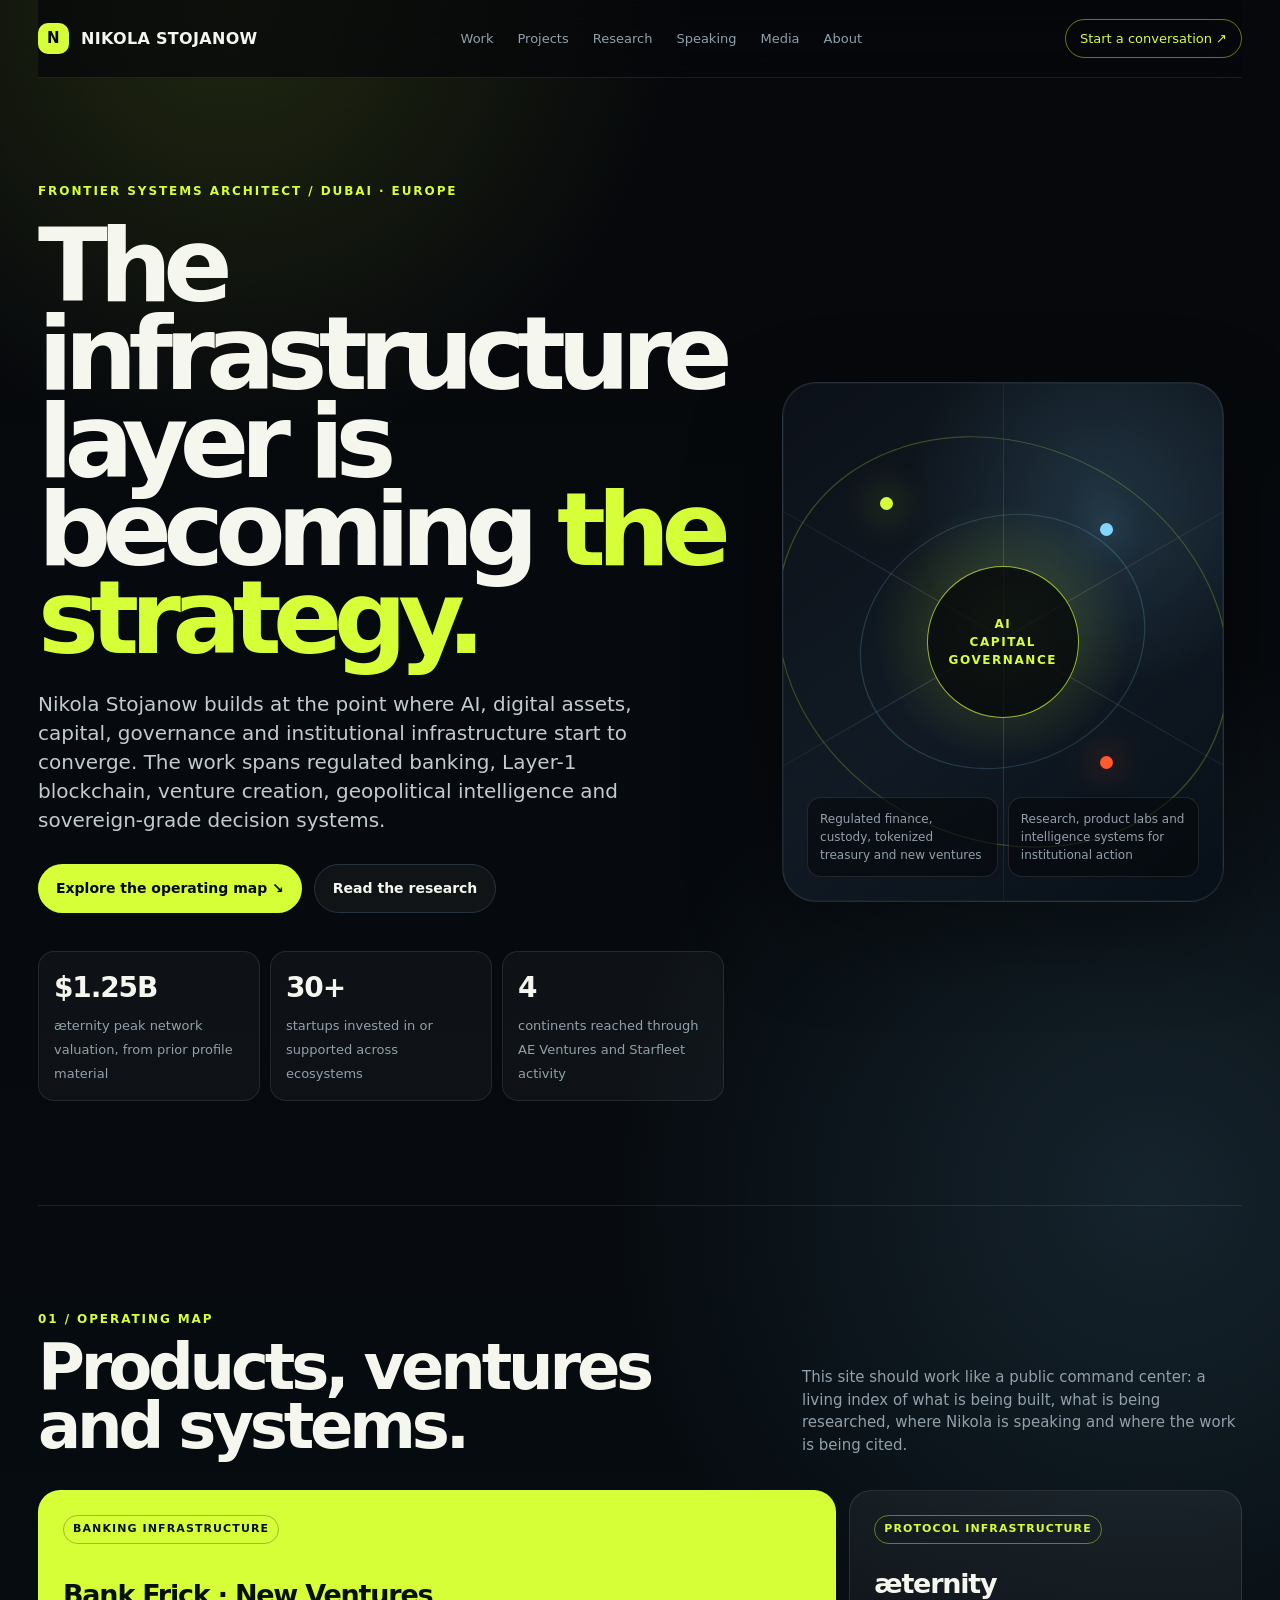
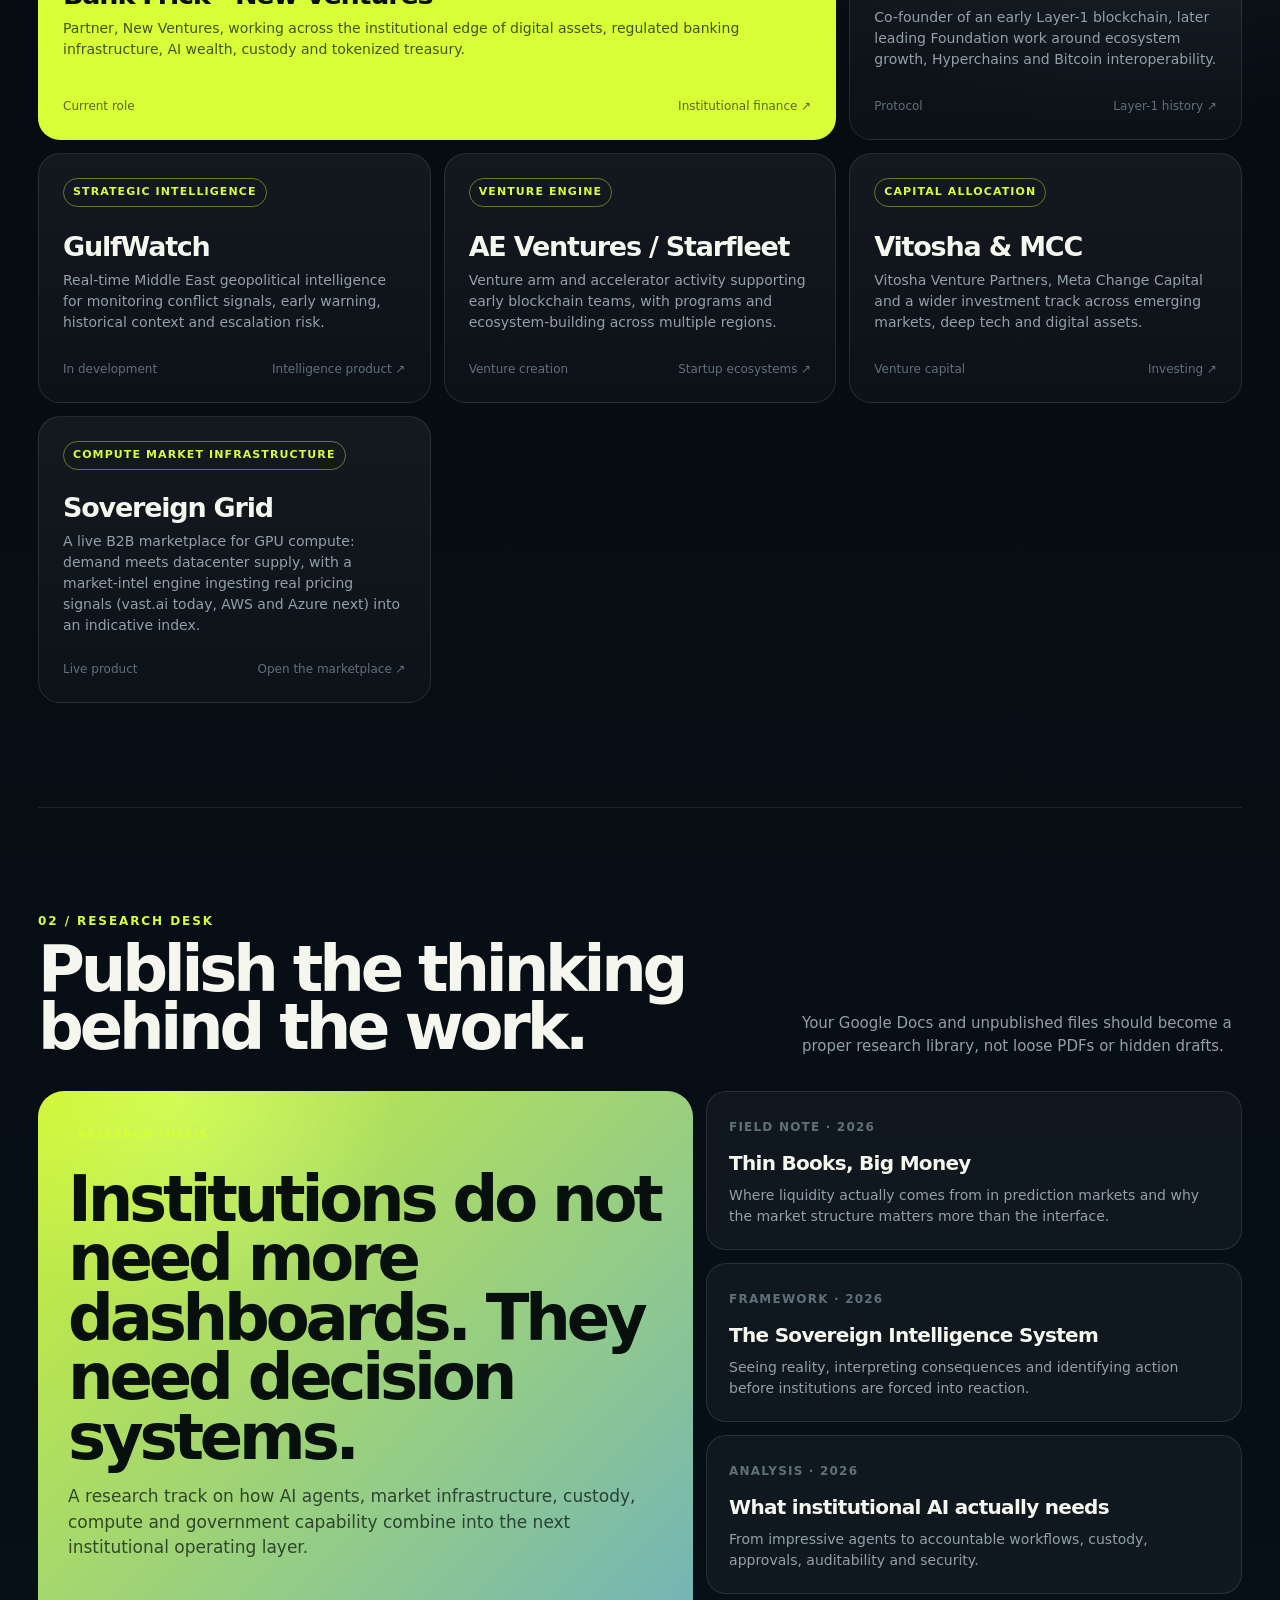
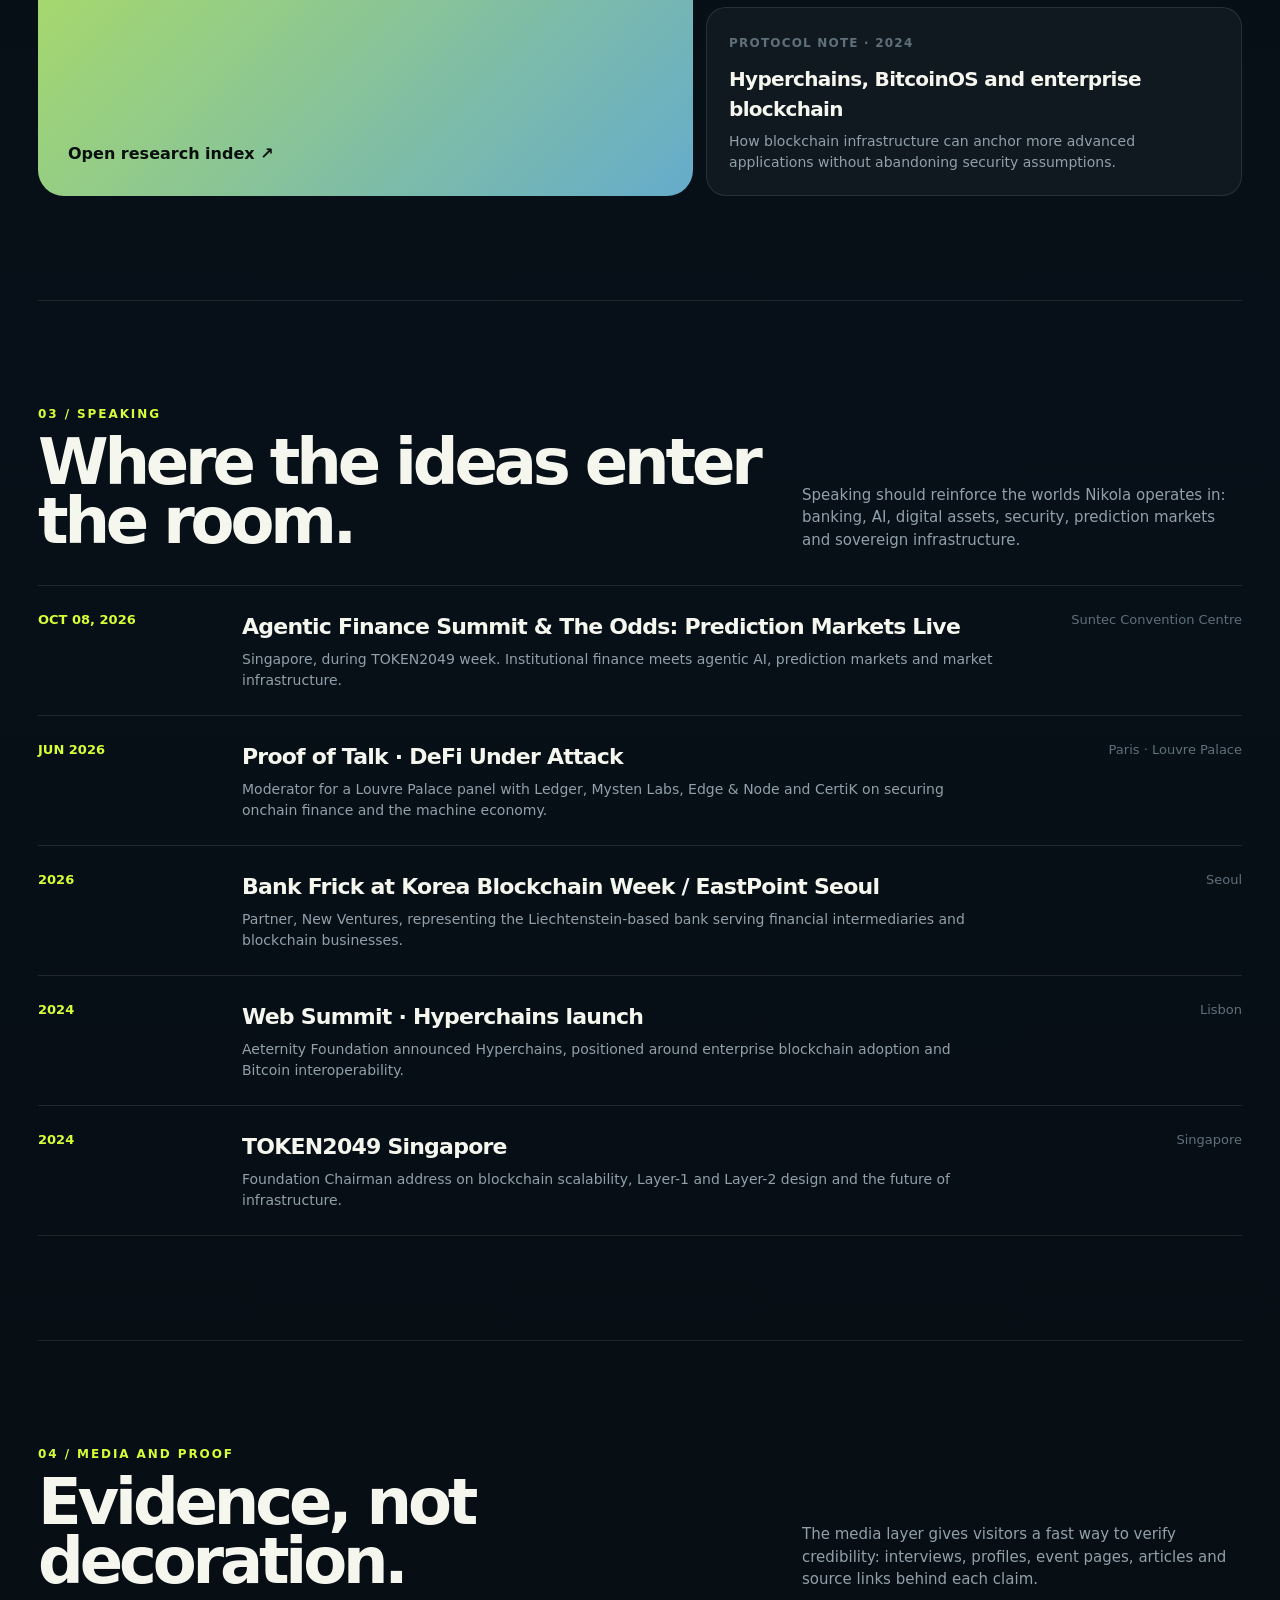
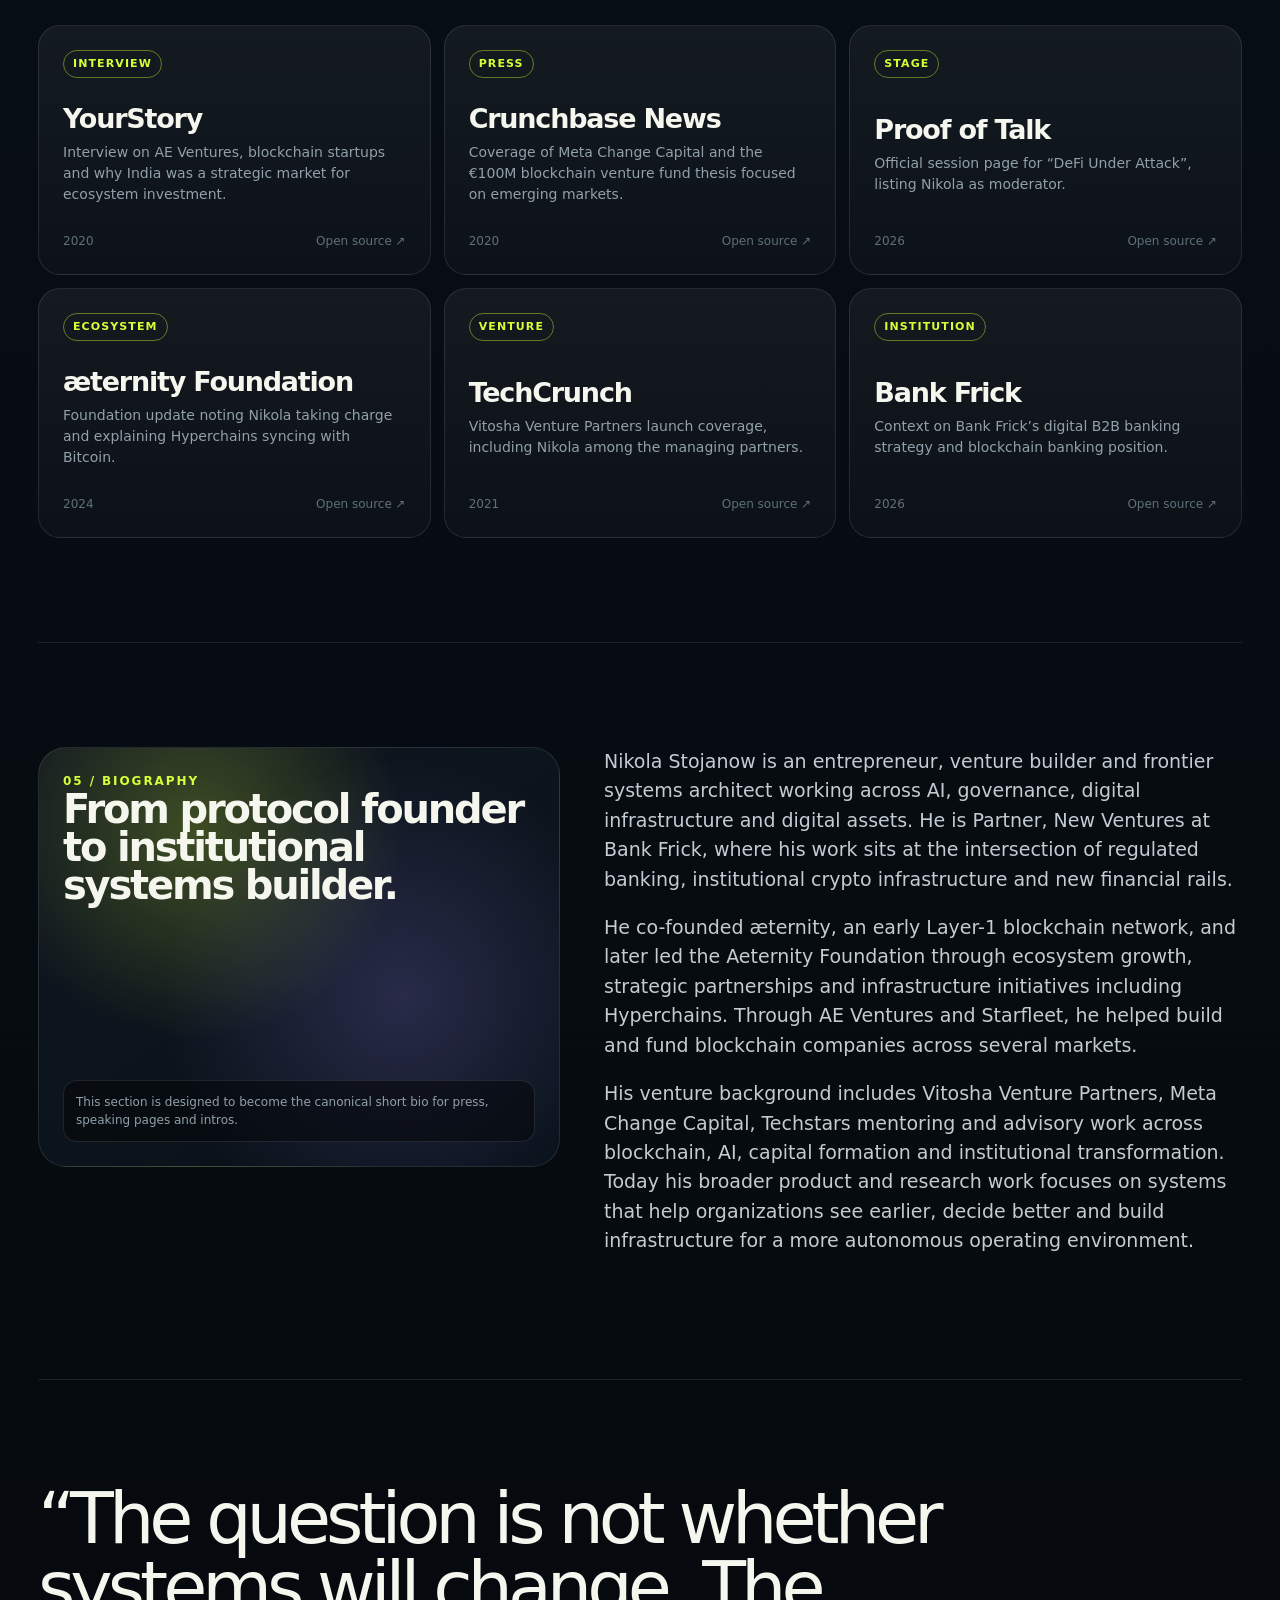
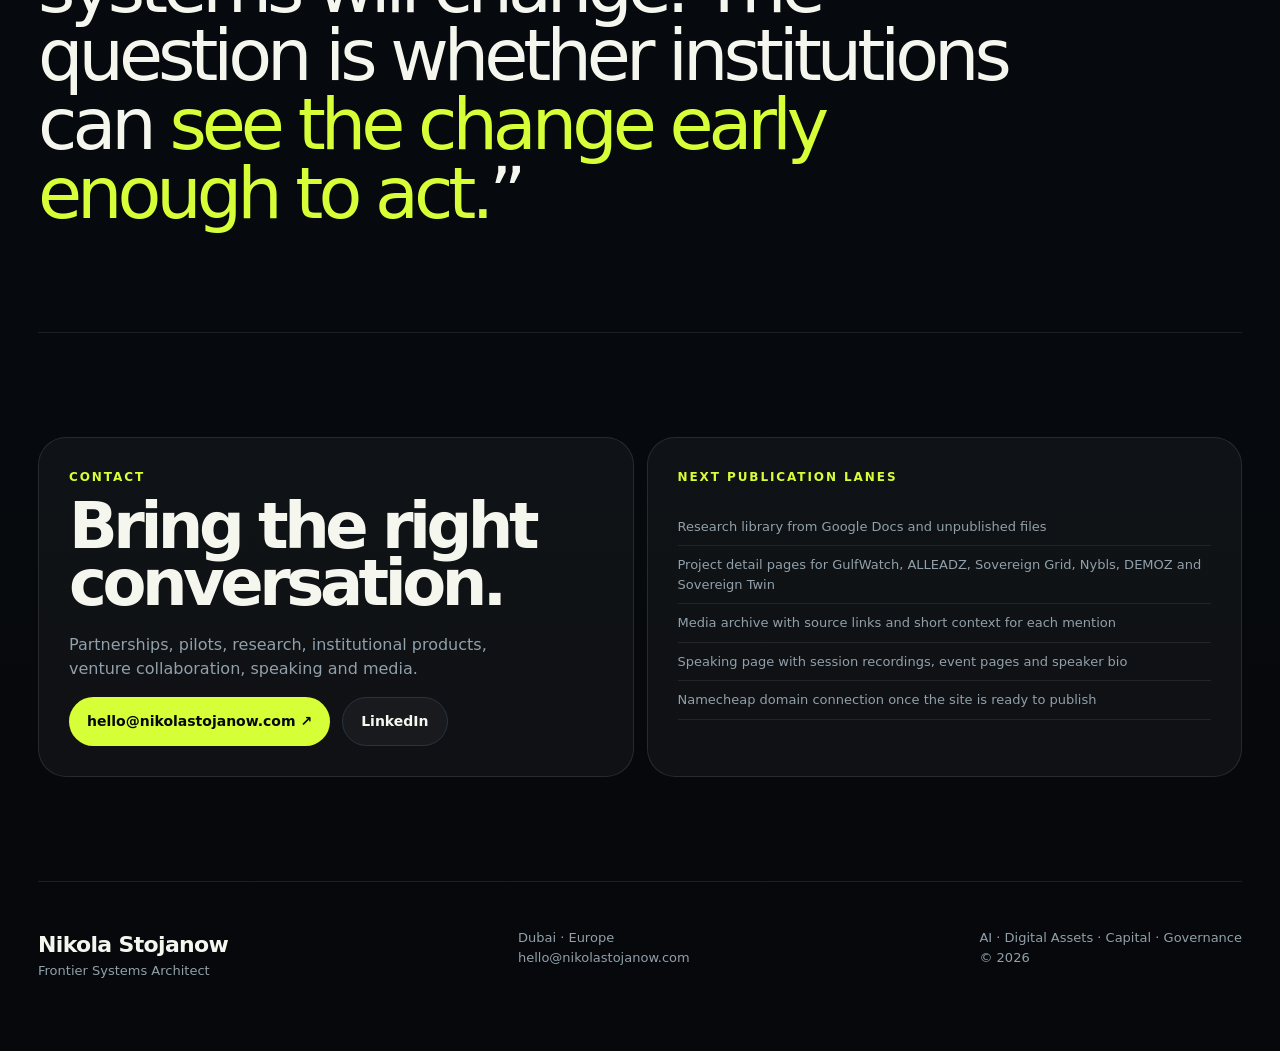
==== index.html @ 0859cce7 "nikolastojanow.com: master page + projects layer (Sovereign Grid flagship)" ====
<!doctype html>
<html lang="en">
<head>
  <meta charset="utf-8" />
  <meta name="viewport" content="width=device-width, initial-scale=1" />
  <meta name="description" content="Nikola Stojanow builds frontier systems across AI, digital assets, capital, governance and institutional infrastructure." />
  <title>Nikola Stojanow | Frontier Systems Architect</title>
  <link rel="icon" href="data:image/svg+xml,%3Csvg xmlns='http://www.w3.org/2000/svg' viewBox='0 0 100 100'%3E%3Crect width='100' height='100' rx='22' fill='%2306080b'/%3E%3Cpath d='M22 76V24h12l32 32V24h12v52H66L34 44v32z' fill='%23d7ff37'/%3E%3Ccircle cx='77' cy='23' r='7' fill='%23ff5a2f'/%3E%3C/svg%3E" />
  <link rel="stylesheet" href="assets/site.css" />
</head>
<body>
  <div class="noise"></div>
  <div class="wrap">
    <nav>
      <a class="brand" href="#top"><span class="brand-mark">N</span><span>NIKOLA STOJANOW</span></a>
      <div class="nav-links"><a href="#work">Work</a><a href="projects/">Projects</a><a href="#research">Research</a><a href="#speaking">Speaking</a><a href="#media">Media</a><a href="#about">About</a></div>
      <a class="nav-cta" href="mailto:hello@nikolastojanow.com">Start a conversation ↗</a>
    </nav>
    <main id="top">
      <section class="hero">
        <div>
          <div class="eyebrow">Frontier systems architect / Dubai · Europe</div>
          <h1>The infrastructure layer is becoming <span class="cut">the strategy.</span></h1>
          <p class="hero-copy">Nikola Stojanow builds at the point where AI, digital assets, capital, governance and institutional infrastructure start to converge. The work spans regulated banking, Layer-1 blockchain, venture creation, geopolitical intelligence and sovereign-grade decision systems.</p>
          <div class="actions"><a class="button" href="#work">Explore the operating map ↘</a><a class="button secondary" href="#research">Read the research</a></div>
          <div class="proof-row">
            <div class="proof"><strong>$1.25B</strong><span>æternity peak network valuation, from prior profile material</span></div>
            <div class="proof"><strong>30+</strong><span>startups invested in or supported across ecosystems</span></div>
            <div class="proof"><strong>4</strong><span>continents reached through AE Ventures and Starfleet activity</span></div>
          </div>
        </div>
        <div class="radar" aria-label="System map illustration">
          <div class="axis a"></div><div class="axis b"></div><div class="axis c"></div>
          <div class="pulse one"></div><div class="pulse two"></div><div class="pulse three"></div>
          <div class="radar-core">AI<br>Capital<br>Governance</div>
          <div class="radar-caption"><div class="chip">Regulated finance, custody, tokenized treasury and new ventures</div><div class="chip">Research, product labs and intelligence systems for institutional action</div></div>
        </div>
      </section>
      <section id="work">
        <div class="section-head"><div><div class="mini-label">01 / Operating map</div><h2>Products, ventures and systems.</h2></div><p>This site should work like a public command center: a living index of what is being built, what is being researched, where Nikola is speaking and where the work is being cited.</p></div>
        <div class="grid">
          <a class="card feature-card span-2" href="#about"><div><span class="tag">Banking infrastructure</span></div><div><h3>Bank Frick · New Ventures</h3><p>Partner, New Ventures, working across the institutional edge of digital assets, regulated banking infrastructure, AI wealth, custody and tokenized treasury.</p></div><div class="card-footer"><span>Current role</span><span>Institutional finance ↗</span></div></a>
          <a class="card" href="#media"><div><span class="tag">Protocol infrastructure</span></div><div><h3>æternity</h3><p>Co-founder of an early Layer-1 blockchain, later leading Foundation work around ecosystem growth, Hyperchains and Bitcoin interoperability.</p></div><div class="card-footer"><span>Protocol</span><span>Layer-1 history ↗</span></div></a>
          <a class="card" href="#contact"><div><span class="tag">Strategic intelligence</span></div><div><h3>GulfWatch</h3><p>Real-time Middle East geopolitical intelligence for monitoring conflict signals, early warning, historical context and escalation risk.</p></div><div class="card-footer"><span>In development</span><span>Intelligence product ↗</span></div></a>
          <a class="card" href="#media"><div><span class="tag">Venture engine</span></div><div><h3>AE Ventures / Starfleet</h3><p>Venture arm and accelerator activity supporting early blockchain teams, with programs and ecosystem-building across multiple regions.</p></div><div class="card-footer"><span>Venture creation</span><span>Startup ecosystems ↗</span></div></a>
          <a class="card" href="#media"><div><span class="tag">Capital allocation</span></div><div><h3>Vitosha & MCC</h3><p>Vitosha Venture Partners, Meta Change Capital and a wider investment track across emerging markets, deep tech and digital assets.</p></div><div class="card-footer"><span>Venture capital</span><span>Investing ↗</span></div></a>
          <a class="card" href="projects/sovereign-grid/"><div><span class="tag">Compute market infrastructure</span></div><div><h3>Sovereign Grid</h3><p>A live B2B marketplace for GPU compute: demand meets datacenter supply, with a market-intel engine ingesting real pricing signals (vast.ai today, AWS and Azure next) into an indicative index.</p></div><div class="card-footer"><span>Live product</span><span>Open the marketplace ↗</span></div></a>
        </div>
      </section>
      <section id="research">
        <div class="section-head"><div><div class="mini-label">02 / Research desk</div><h2>Publish the thinking behind the work.</h2></div><p>Your Google Docs and unpublished files should become a proper research library, not loose PDFs or hidden drafts.</p></div>
        <div class="research-layout">
          <a class="research-feature" href="#contact"><div><span class="tag">Research thesis</span><h3>Institutions do not need more dashboards. They need decision systems.</h3><p>A research track on how AI agents, market infrastructure, custody, compute and government capability combine into the next institutional operating layer.</p></div><strong>Open research index ↗</strong></a>
          <div class="research-list">
            <a class="research-item" href="#contact"><span class="date">Field note · 2026</span><h4>Thin Books, Big Money</h4><p>Where liquidity actually comes from in prediction markets and why the market structure matters more than the interface.</p></a>
            <a class="research-item" href="#contact"><span class="date">Framework · 2026</span><h4>The Sovereign Intelligence System</h4><p>Seeing reality, interpreting consequences and identifying action before institutions are forced into reaction.</p></a>
            <a class="research-item" href="#contact"><span class="date">Analysis · 2026</span><h4>What institutional AI actually needs</h4><p>From impressive agents to accountable workflows, custody, approvals, auditability and security.</p></a>
            <a class="research-item" href="#contact"><span class="date">Protocol note · 2024</span><h4>Hyperchains, BitcoinOS and enterprise blockchain</h4><p>How blockchain infrastructure can anchor more advanced applications without abandoning security assumptions.</p></a>
          </div>
        </div>
      </section>
      <section id="speaking">
        <div class="section-head"><div><div class="mini-label">03 / Speaking</div><h2>Where the ideas enter the room.</h2></div><p>Speaking should reinforce the worlds Nikola operates in: banking, AI, digital assets, security, prediction markets and sovereign infrastructure.</p></div>
        <div class="timeline">
          <div class="event"><time>OCT 08, 2026</time><div><h3>Agentic Finance Summit & The Odds: Prediction Markets Live</h3><p>Singapore, during TOKEN2049 week. Institutional finance meets agentic AI, prediction markets and market infrastructure.</p></div><div class="meta">Suntec Convention Centre</div></div>
          <div class="event"><time>JUN 2026</time><div><h3>Proof of Talk · DeFi Under Attack</h3><p>Moderator for a Louvre Palace panel with Ledger, Mysten Labs, Edge & Node and CertiK on securing onchain finance and the machine economy.</p></div><div class="meta">Paris · Louvre Palace</div></div>
          <div class="event"><time>2026</time><div><h3>Bank Frick at Korea Blockchain Week / EastPoint Seoul</h3><p>Partner, New Ventures, representing the Liechtenstein-based bank serving financial intermediaries and blockchain businesses.</p></div><div class="meta">Seoul</div></div>
          <div class="event"><time>2024</time><div><h3>Web Summit · Hyperchains launch</h3><p>Aeternity Foundation announced Hyperchains, positioned around enterprise blockchain adoption and Bitcoin interoperability.</p></div><div class="meta">Lisbon</div></div>
          <div class="event"><time>2024</time><div><h3>TOKEN2049 Singapore</h3><p>Foundation Chairman address on blockchain scalability, Layer-1 and Layer-2 design and the future of infrastructure.</p></div><div class="meta">Singapore</div></div>
        </div>
      </section>
      <section id="media">
        <div class="section-head"><div><div class="mini-label">04 / Media and proof</div><h2>Evidence, not decoration.</h2></div><p>The media layer gives visitors a fast way to verify credibility: interviews, profiles, event pages, articles and source links behind each claim.</p></div>
        <div class="grid">
          <a class="card" href="https://yourstory.com/2020/02/blockchain-startups-investment-india-ae-ventures-aeternity" target="_blank" rel="noreferrer"><div><span class="tag">Interview</span></div><div><h3>YourStory</h3><p>Interview on AE Ventures, blockchain startups and why India was a strategic market for ecosystem investment.</p></div><div class="card-footer"><span>2020</span><span>Open source ↗</span></div></a>
          <a class="card" href="https://news.crunchbase.com/fintech-ecommerce/meta-change-capital-launches-with-e100m-venture-fund-aimed-at-blockchain/" target="_blank" rel="noreferrer"><div><span class="tag">Press</span></div><div><h3>Crunchbase News</h3><p>Coverage of Meta Change Capital and the €100M blockchain venture fund thesis focused on emerging markets.</p></div><div class="card-footer"><span>2020</span><span>Open source ↗</span></div></a>
          <a class="card" href="https://proofoftalk.io/sessions/defi-under-attack-securing-onchain-finance-and-the-machine-economy/" target="_blank" rel="noreferrer"><div><span class="tag">Stage</span></div><div><h3>Proof of Talk</h3><p>Official session page for “DeFi Under Attack”, listing Nikola as moderator.</p></div><div class="card-footer"><span>2026</span><span>Open source ↗</span></div></a>
          <a class="card" href="https://blog.aeternity.com/celebrating-six-years-of-aeternity-mainnet-the-biggest-year-yet" target="_blank" rel="noreferrer"><div><span class="tag">Ecosystem</span></div><div><h3>æternity Foundation</h3><p>Foundation update noting Nikola taking charge and explaining Hyperchains syncing with Bitcoin.</p></div><div class="card-footer"><span>2024</span><span>Open source ↗</span></div></a>
          <a class="card" href="https://techcrunch.com/2021/06/17/vitosha-venture-partners-launches-30m-fund-to-back-bulgarian-related-early-stage-startups/" target="_blank" rel="noreferrer"><div><span class="tag">Venture</span></div><div><h3>TechCrunch</h3><p>Vitosha Venture Partners launch coverage, including Nikola among the managing partners.</p></div><div class="card-footer"><span>2021</span><span>Open source ↗</span></div></a>
          <a class="card" href="https://www.bankfrick.li/en/bank-frick-considers-strategic-partnerships" target="_blank" rel="noreferrer"><div><span class="tag">Institution</span></div><div><h3>Bank Frick</h3><p>Context on Bank Frick’s digital B2B banking strategy and blockchain banking position.</p></div><div class="card-footer"><span>2026</span><span>Open source ↗</span></div></a>
        </div>
      </section>
      <section id="about">
        <div class="bio">
          <div class="portrait"><div><div class="mini-label">05 / Biography</div><h3>From protocol founder to institutional systems builder.</h3></div><div class="chip">This section is designed to become the canonical short bio for press, speaking pages and intros.</div></div>
          <div class="bio-copy"><p>Nikola Stojanow is an entrepreneur, venture builder and frontier systems architect working across AI, governance, digital infrastructure and digital assets. He is Partner, New Ventures at Bank Frick, where his work sits at the intersection of regulated banking, institutional crypto infrastructure and new financial rails.</p><p>He co-founded æternity, an early Layer-1 blockchain network, and later led the Aeternity Foundation through ecosystem growth, strategic partnerships and infrastructure initiatives including Hyperchains. Through AE Ventures and Starfleet, he helped build and fund blockchain companies across several markets.</p><p>His venture background includes Vitosha Venture Partners, Meta Change Capital, Techstars mentoring and advisory work across blockchain, AI, capital formation and institutional transformation. Today his broader product and research work focuses on systems that help organizations see earlier, decide better and build infrastructure for a more autonomous operating environment.</p></div>
        </div>
      </section>
      <section><p class="quote">“The question is not whether systems will change. The question is whether institutions can <span>see the change early enough to act.</span>”</p></section>
      <section id="contact">
        <div class="contact">
          <div class="contact-panel"><div class="mini-label">Contact</div><h2>Bring the right conversation.</h2><p>Partnerships, pilots, research, institutional products, venture collaboration, speaking and media.</p><div class="actions"><a class="button" href="mailto:hello@nikolastojanow.com">hello@nikolastojanow.com ↗</a><a class="button secondary" href="https://www.linkedin.com/in/nikola-stojanow" target="_blank" rel="noreferrer">LinkedIn</a></div></div>
          <div class="contact-panel"><div class="mini-label">Next publication lanes</div><ul class="source-list"><li>Research library from Google Docs and unpublished files</li><li>Project detail pages for GulfWatch, ALLEADZ, Sovereign Grid, Nybls, DEMOZ and Sovereign Twin</li><li>Media archive with source links and short context for each mention</li><li>Speaking page with session recordings, event pages and speaker bio</li><li>Namecheap domain connection once the site is ready to publish</li></ul></div>
        </div>
      </section>
    </main>
    <footer><div><div class="footer-name">Nikola Stojanow</div><div>Frontier Systems Architect</div></div><div>Dubai · Europe<br><a href="mailto:hello@nikolastojanow.com">hello@nikolastojanow.com</a></div><div>AI · Digital Assets · Capital · Governance<br>© 2026</div></footer>
  </div>
</body>
</html>
---- assets/site.css ----
:root{--bg:#06080b;--panel:#101720;--ink:#f5f7ef;--muted:#91a0aa;--dim:#5f707b;--line:#273440;--acid:#d7ff37;--cyan:#80d8ff;--orange:#ff5a2f;--purple:#9f8cff;--max:1260px}
    *{box-sizing:border-box}html{scroll-behavior:smooth}body{margin:0;background:radial-gradient(circle at 18% 0%,rgba(215,255,55,.13),transparent 28rem),radial-gradient(circle at 90% 16%,rgba(128,216,255,.12),transparent 34rem),linear-gradient(180deg,#06080b 0%,#071018 48%,#06080b 100%);color:var(--ink);font-family:Inter,ui-sans-serif,system-ui,-apple-system,BlinkMacSystemFont,"Segoe UI",sans-serif;line-height:1.5}a{color:inherit;text-decoration:none}.wrap{max-width:var(--max);margin:0 auto;padding:0 28px}.noise{position:fixed;inset:0;pointer-events:none;opacity:.28;background-image:linear-gradient(rgba(255,255,255,.035) 1px,transparent 1px),linear-gradient(90deg,rgba(255,255,255,.025) 1px,transparent 1px);background-size:52px 52px;mask-image:linear-gradient(to bottom,#000,transparent 72%)}
    nav{min-height:78px;display:flex;align-items:center;justify-content:space-between;gap:24px;border-bottom:1px solid rgba(255,255,255,.09);position:sticky;top:0;z-index:20;backdrop-filter:blur(18px);background:rgba(6,8,11,.72)}.brand{display:flex;align-items:center;gap:12px;font-weight:800;letter-spacing:.02em}.brand-mark{width:31px;height:31px;border-radius:10px;display:grid;place-items:center;background:var(--acid);color:var(--bg);font-size:15px}.nav-links{display:flex;gap:24px;color:var(--muted);font-size:13px}.nav-links a:hover{color:var(--acid)}.nav-cta{border:1px solid rgba(215,255,55,.45);color:var(--acid);padding:9px 14px;border-radius:999px;font-size:13px}
    .hero{min-height:720px;display:grid;grid-template-columns:1.04fr .96fr;gap:58px;align-items:center;border-bottom:1px solid rgba(255,255,255,.09)}.eyebrow,.mini-label{color:var(--acid);font-size:12px;letter-spacing:.16em;text-transform:uppercase;font-weight:800}h1{margin:22px 0 28px;max-width:760px;font-size:clamp(58px,8vw,116px);line-height:.86;letter-spacing:-.085em}h1 .cut{color:var(--acid)}.hero-copy{max-width:650px;color:#c1cbd0;font-size:20px;line-height:1.44;margin:0 0 30px}.actions{display:flex;gap:12px;flex-wrap:wrap}.button{display:inline-flex;align-items:center;gap:10px;padding:13px 18px;border-radius:999px;background:var(--acid);color:#06080b;font-weight:800;font-size:14px}.button.secondary{background:rgba(255,255,255,.04);color:var(--ink);border:1px solid var(--line)}
    .proof-row{display:grid;grid-template-columns:repeat(3,1fr);gap:10px;margin-top:38px;max-width:760px}.proof{border:1px solid rgba(255,255,255,.09);background:rgba(255,255,255,.035);border-radius:16px;padding:15px;min-height:112px}.proof strong{display:block;font-size:28px;letter-spacing:-.04em;color:var(--ink);margin-bottom:4px}.proof span{color:var(--muted);font-size:13px}
    .radar{min-height:520px;border:1px solid rgba(255,255,255,.1);border-radius:34px;position:relative;overflow:hidden;background:radial-gradient(circle at 50% 48%,rgba(215,255,55,.22),transparent 8rem),radial-gradient(circle at 72% 22%,rgba(128,216,255,.14),transparent 12rem),linear-gradient(145deg,#0c1118,#111a24 54%,#071018);box-shadow:inset 0 0 0 1px rgba(255,255,255,.04),0 30px 90px rgba(0,0,0,.38)}.radar:before,.radar:after{content:"";position:absolute;inset:12%;border:1px solid rgba(215,255,55,.22);border-radius:50%;transform:rotate(28deg) scaleX(1.4)}.radar:after{inset:26%;border-color:rgba(128,216,255,.18);transform:rotate(-22deg) scaleX(1.38)}.axis{position:absolute;width:1px;height:135%;background:linear-gradient(transparent,rgba(255,255,255,.18),transparent);left:50%;top:-18%;transform-origin:center}.axis.a{transform:rotate(0deg)}.axis.b{transform:rotate(60deg)}.axis.c{transform:rotate(120deg)}.pulse{position:absolute;width:13px;height:13px;border-radius:50%;background:var(--acid);box-shadow:0 0 38px var(--acid)}.pulse.one{top:22%;left:22%}.pulse.two{top:72%;left:72%;background:var(--orange);box-shadow:0 0 34px var(--orange)}.pulse.three{top:27%;left:72%;background:var(--cyan);box-shadow:0 0 34px var(--cyan)}.radar-core{position:absolute;inset:50% auto auto 50%;transform:translate(-50%,-50%);width:152px;height:152px;border-radius:50%;display:grid;place-items:center;text-align:center;background:rgba(6,8,11,.8);border:1px solid rgba(215,255,55,.7);color:var(--acid);font-size:12px;font-weight:900;letter-spacing:.13em;text-transform:uppercase}.radar-caption{position:absolute;left:24px;right:24px;bottom:24px;display:grid;grid-template-columns:repeat(2,1fr);gap:10px}.chip{border:1px solid rgba(255,255,255,.1);background:rgba(6,8,11,.58);border-radius:14px;padding:12px;color:var(--muted);font-size:12px}
    section{padding:104px 0;border-bottom:1px solid rgba(255,255,255,.09)}.section-head{display:flex;justify-content:space-between;align-items:end;gap:24px;margin-bottom:34px}.section-head h2{margin:10px 0 0;font-size:clamp(40px,5vw,72px);line-height:.92;letter-spacing:-.065em}.section-head p{max-width:440px;color:var(--muted);margin:0;font-size:15px}.grid{display:grid;grid-template-columns:repeat(3,1fr);gap:13px}.card{border:1px solid rgba(255,255,255,.1);border-radius:22px;background:linear-gradient(180deg,rgba(255,255,255,.055),rgba(255,255,255,.025));min-height:250px;padding:24px;display:flex;flex-direction:column;justify-content:space-between;transition:transform .2s ease,border-color .2s ease,background .2s ease}.card:hover{transform:translateY(-5px);border-color:rgba(215,255,55,.45);background:linear-gradient(180deg,rgba(215,255,55,.08),rgba(255,255,255,.035))}.tag{display:inline-flex;width:fit-content;border:1px solid rgba(215,255,55,.42);color:var(--acid);padding:5px 9px;border-radius:999px;font-size:11px;letter-spacing:.1em;text-transform:uppercase;font-weight:800}.card h3{margin:24px 0 10px;font-size:27px;line-height:1;letter-spacing:-.045em}.card p{color:var(--muted);margin:0;font-size:14px}.card-footer{display:flex;justify-content:space-between;gap:12px;margin-top:24px;color:var(--dim);font-size:12px}.span-2{grid-column:span 2}.feature-card{background:var(--acid);color:#08100b;border-color:transparent}.feature-card p{color:rgba(8,16,11,.72)}.feature-card .tag{color:#08100b;border-color:rgba(8,16,11,.28)}.feature-card .card-footer{color:rgba(8,16,11,.62)}
    .timeline{border-top:1px solid rgba(255,255,255,.1)}.event{display:grid;grid-template-columns:180px 1fr 220px;gap:24px;padding:24px 0;border-bottom:1px solid rgba(255,255,255,.1);align-items:start}.event time{color:var(--acid);font-size:13px;font-weight:800}.event h3{margin:0 0 6px;font-size:22px;letter-spacing:-.035em}.event p{color:var(--muted);margin:0;font-size:14px}.event .meta{color:var(--dim);font-size:13px;text-align:right}
    .research-layout{display:grid;grid-template-columns:1.1fr .9fr;gap:13px}.research-feature{min-height:430px;border-radius:26px;padding:30px;background:linear-gradient(135deg,rgba(215,255,55,.95),rgba(128,216,255,.78)),radial-gradient(circle at 20% 0%,white,transparent 14rem);color:#07100c;display:flex;flex-direction:column;justify-content:space-between}.research-feature h3{max-width:650px;margin:20px 0 16px;font-size:clamp(38px,5vw,68px);line-height:.93;letter-spacing:-.065em}.research-feature p{max-width:600px;color:rgba(7,16,12,.72);font-size:17px}.research-list{display:grid;gap:13px}.research-item{border:1px solid rgba(255,255,255,.1);background:rgba(255,255,255,.04);border-radius:20px;padding:22px}.research-item h4{margin:10px 0 7px;font-size:20px;letter-spacing:-.035em}.research-item p{margin:0;color:var(--muted);font-size:14px}.date{color:var(--dim);font-size:12px;letter-spacing:.1em;text-transform:uppercase;font-weight:800}
    .bio{display:grid;grid-template-columns:.9fr 1.1fr;gap:44px;align-items:start}.portrait{position:sticky;top:110px;min-height:420px;border-radius:28px;border:1px solid rgba(255,255,255,.1);background:radial-gradient(circle at 30% 20%,rgba(215,255,55,.24),transparent 13rem),radial-gradient(circle at 70% 60%,rgba(159,140,255,.2),transparent 15rem),linear-gradient(145deg,#101720,#071018);padding:24px;display:flex;flex-direction:column;justify-content:space-between}.portrait h3{font-size:40px;line-height:.95;letter-spacing:-.055em;margin:0}.bio-copy{color:#c3ccd1;font-size:19px;line-height:1.55}.bio-copy p:first-child{margin-top:0}.quote{max-width:970px;font-size:clamp(34px,5.6vw,78px);line-height:.96;letter-spacing:-.07em;margin:0}.quote span{color:var(--acid)}
    .contact{display:grid;grid-template-columns:1fr 1fr;gap:13px}.contact-panel{border-radius:28px;border:1px solid rgba(255,255,255,.1);background:rgba(255,255,255,.04);padding:30px;min-height:320px}.contact-panel h2{font-size:clamp(42px,5vw,76px);line-height:.9;letter-spacing:-.07em;margin:12px 0 20px}.contact-panel p{color:var(--muted);font-size:16px;max-width:470px}.source-list{margin:22px 0 0;padding:0;list-style:none;color:var(--muted);font-size:13px}.source-list li{padding:9px 0;border-bottom:1px solid rgba(255,255,255,.08)}footer{padding:46px 0 70px;display:flex;justify-content:space-between;gap:28px;color:var(--muted);font-size:13px}.footer-name{color:var(--ink);font-size:22px;font-weight:900;letter-spacing:-.03em}
    @media(max-width:920px){.wrap{padding:0 18px}nav{position:relative}.nav-links{display:none}.hero{grid-template-columns:1fr;gap:28px;padding:70px 0;min-height:auto}.proof-row,.grid,.research-layout,.bio,.contact{grid-template-columns:1fr}.span-2{grid-column:auto}.radar{min-height:380px}.radar-caption{grid-template-columns:1fr}.section-head{display:block}.section-head p{margin-top:16px}.event{grid-template-columns:1fr;gap:8px}.event .meta{text-align:left}.portrait{position:relative;top:auto;min-height:320px}footer{display:block}footer>div+div{margin-top:22px}}
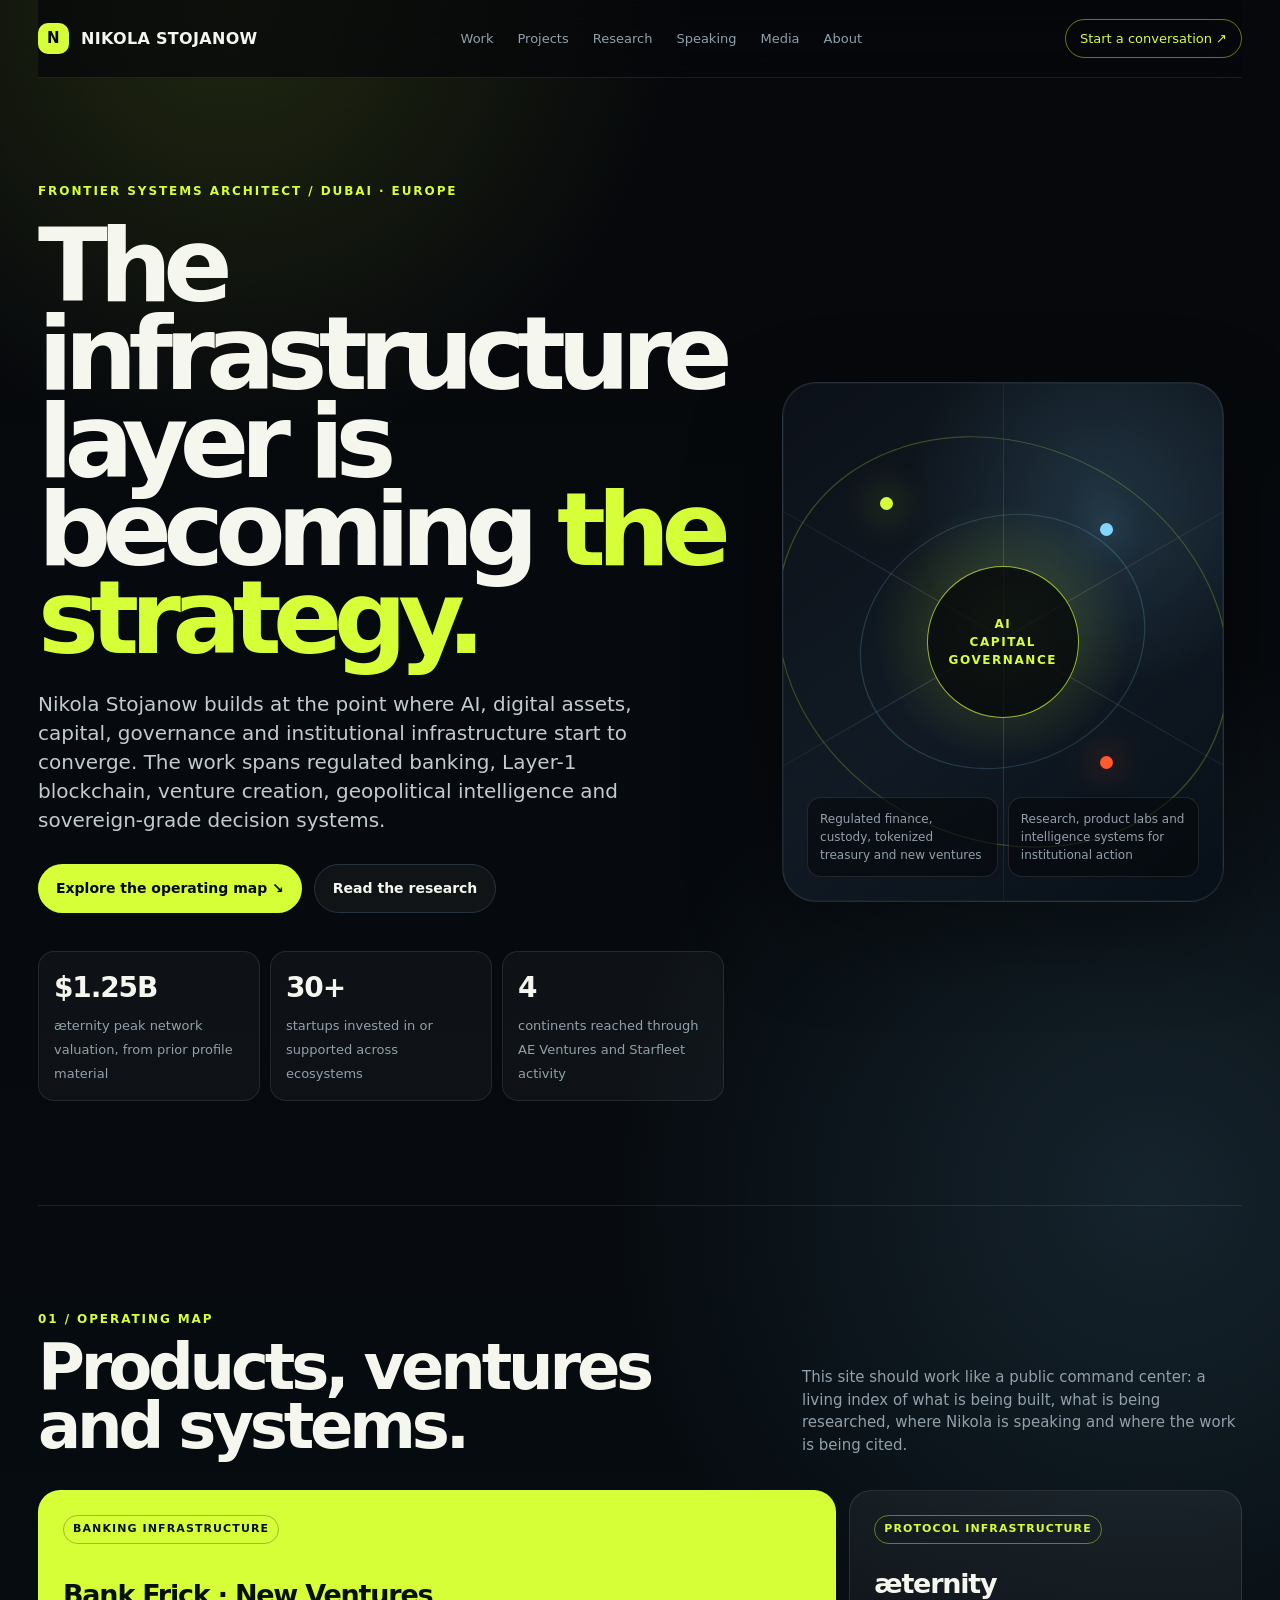
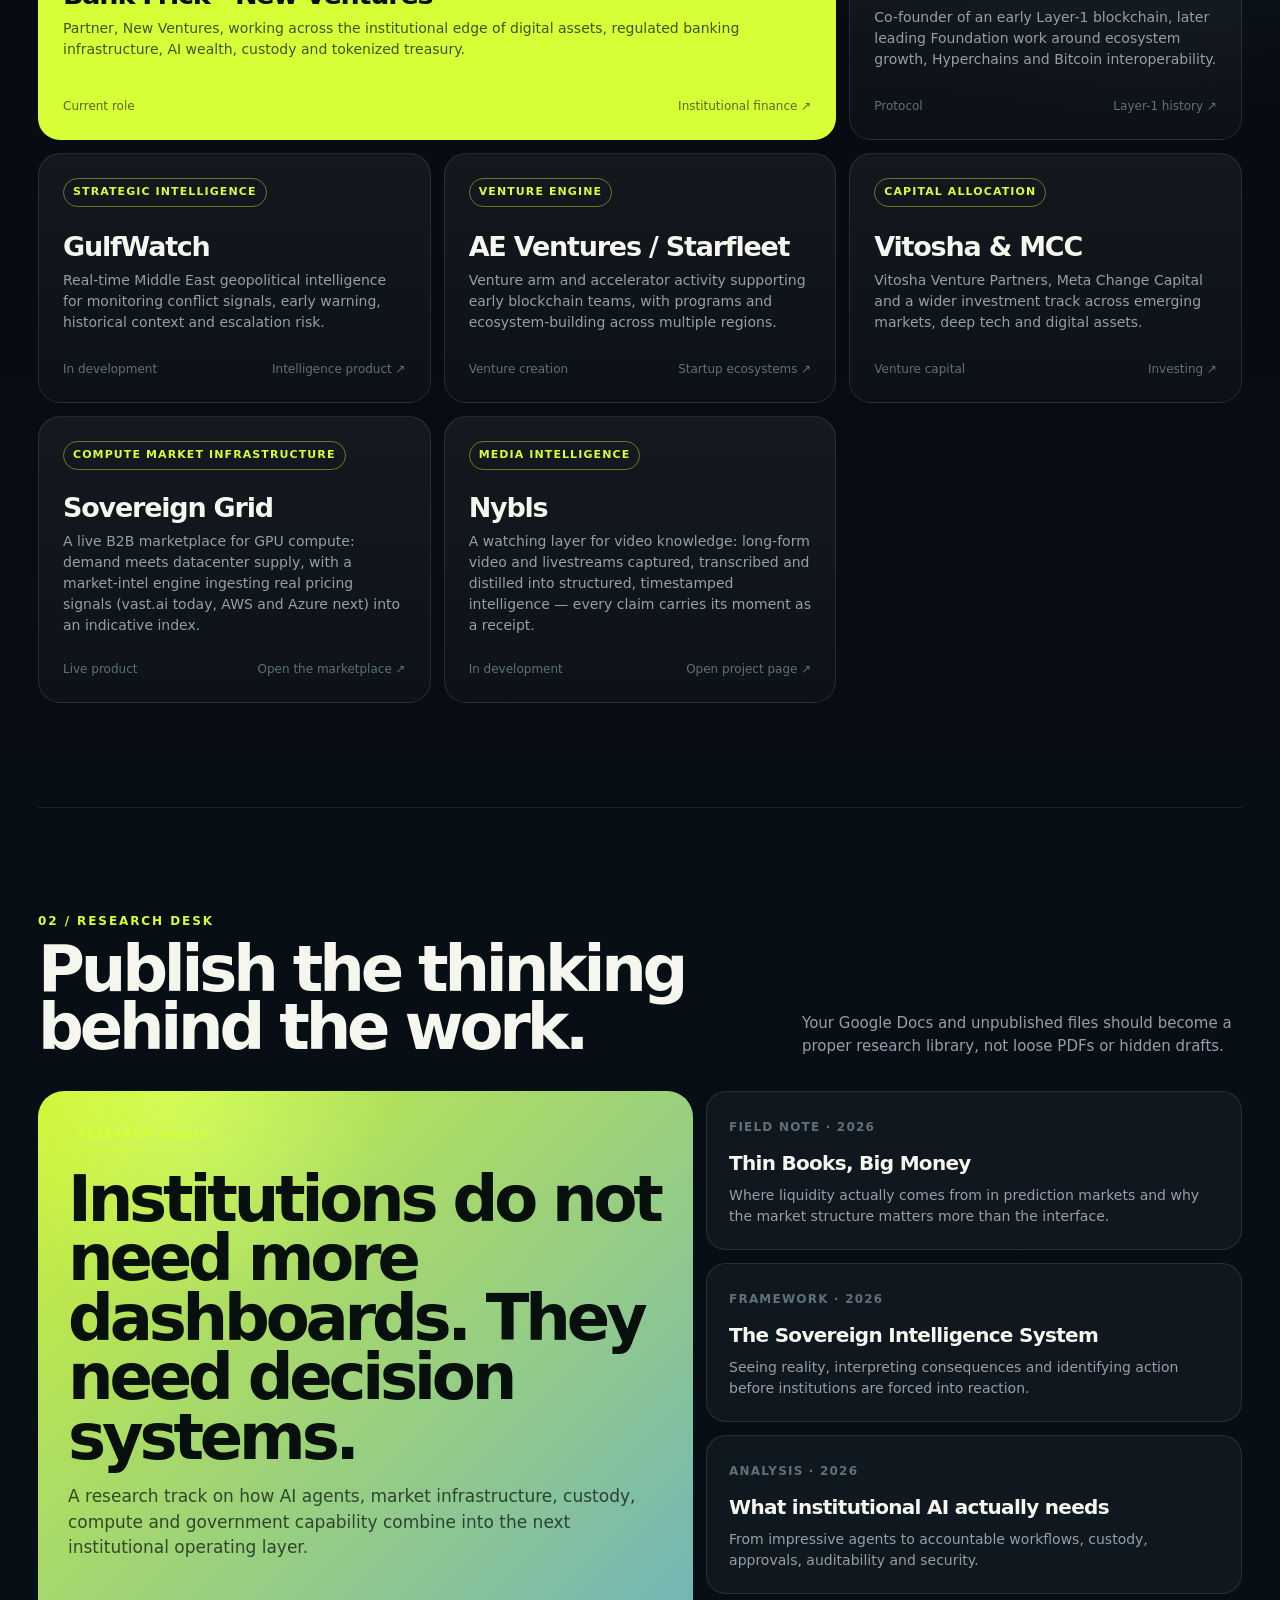
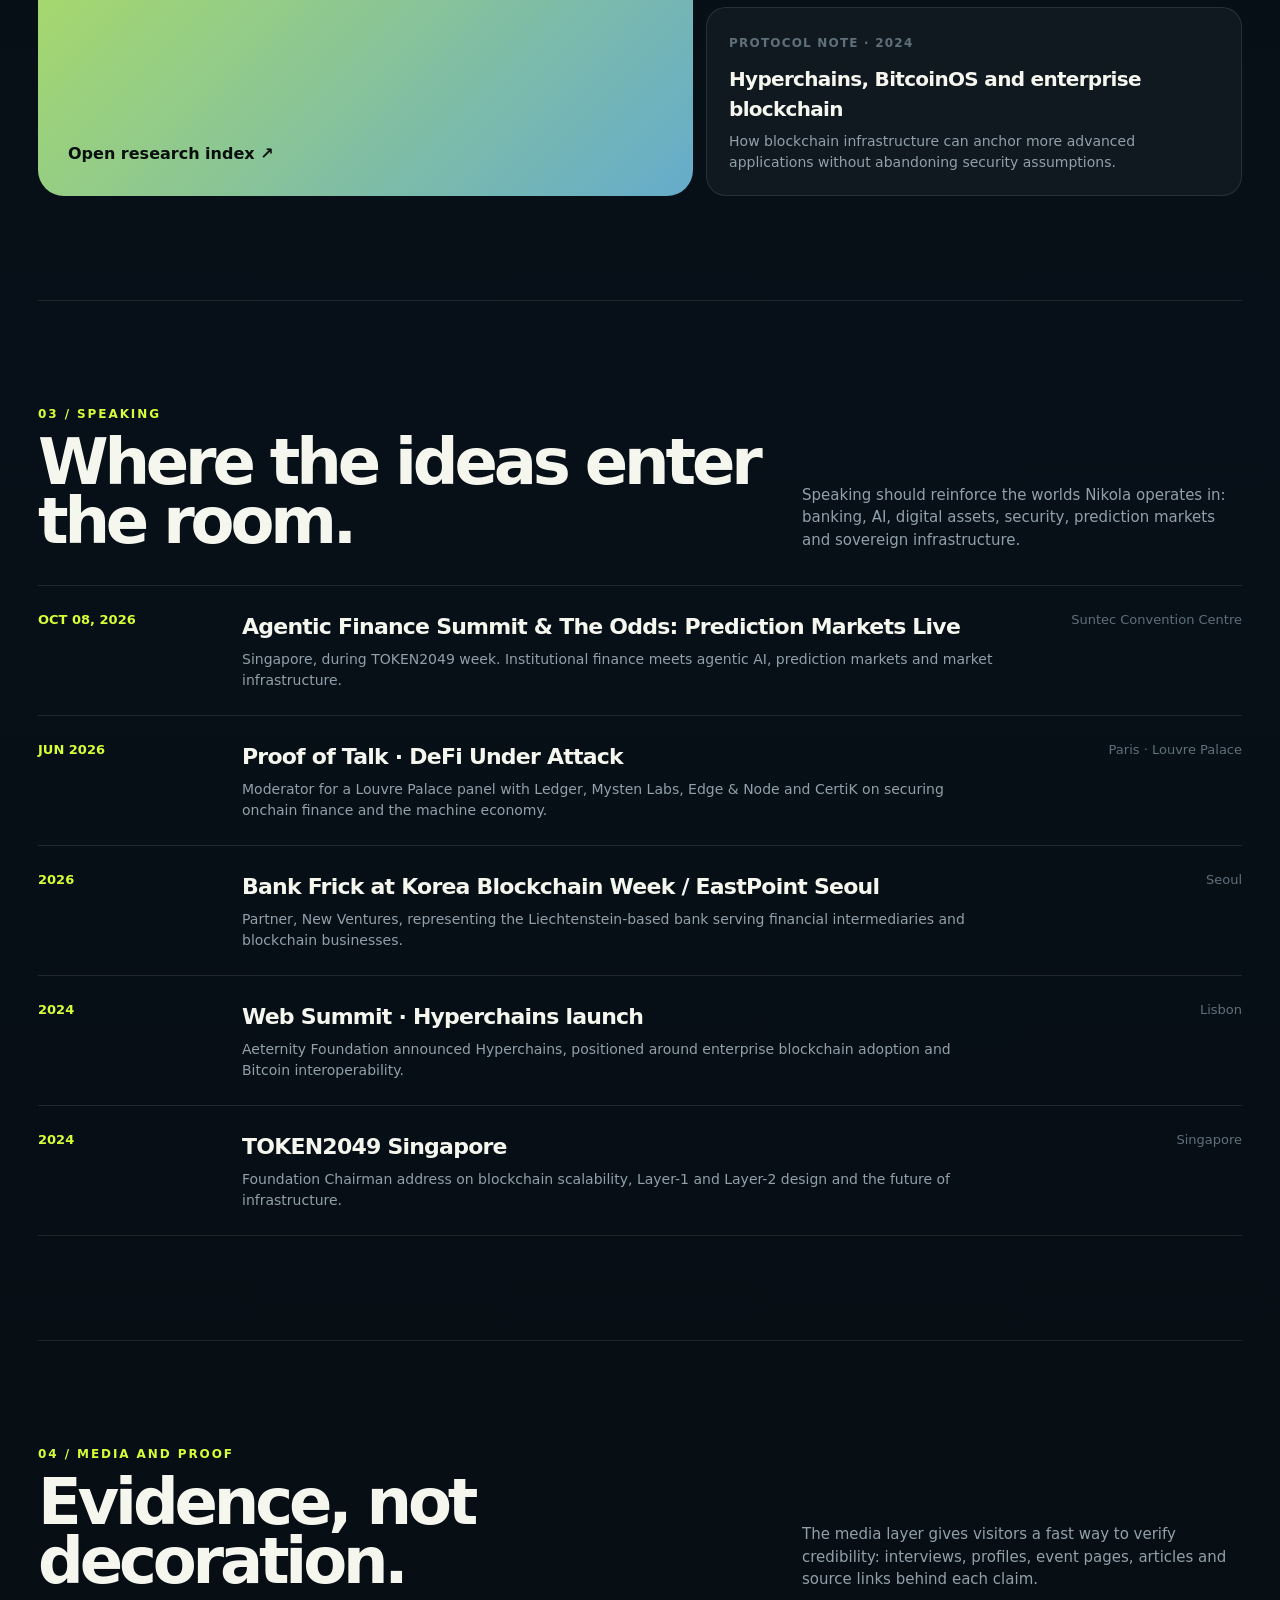
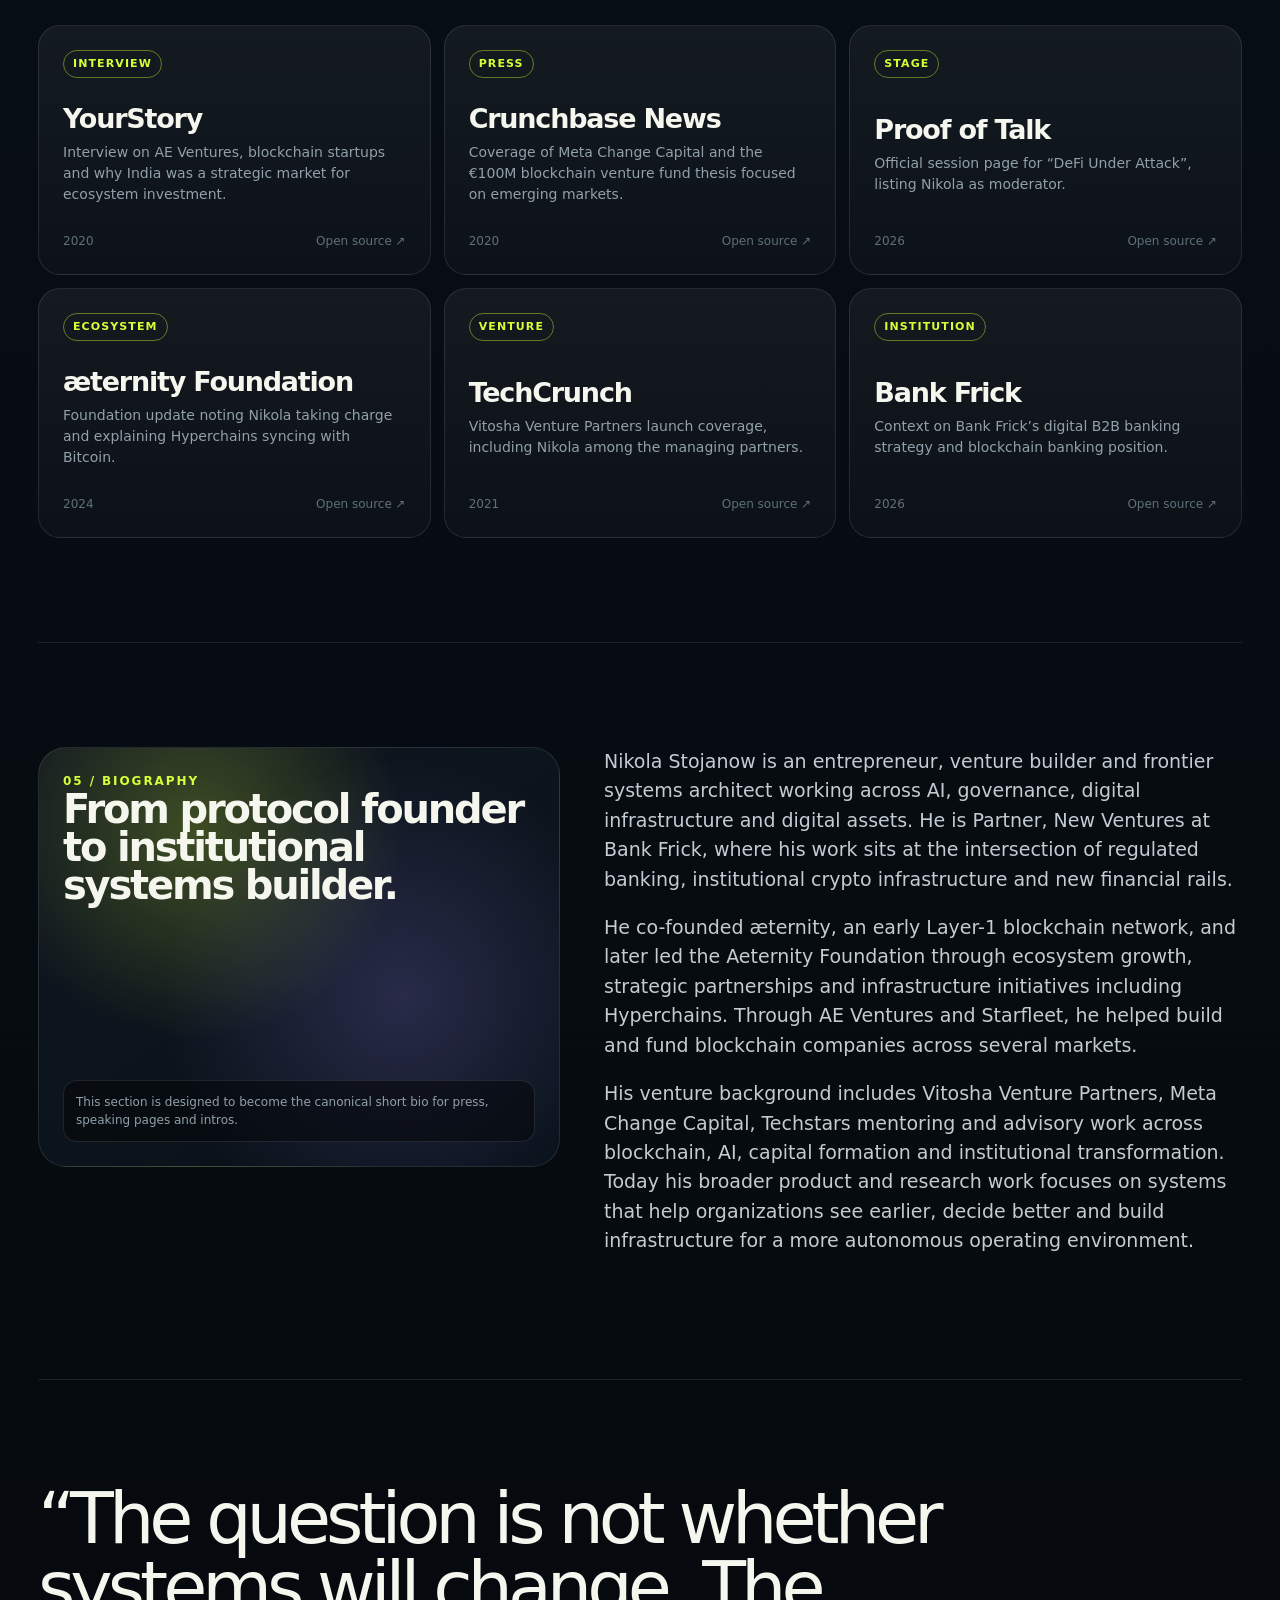
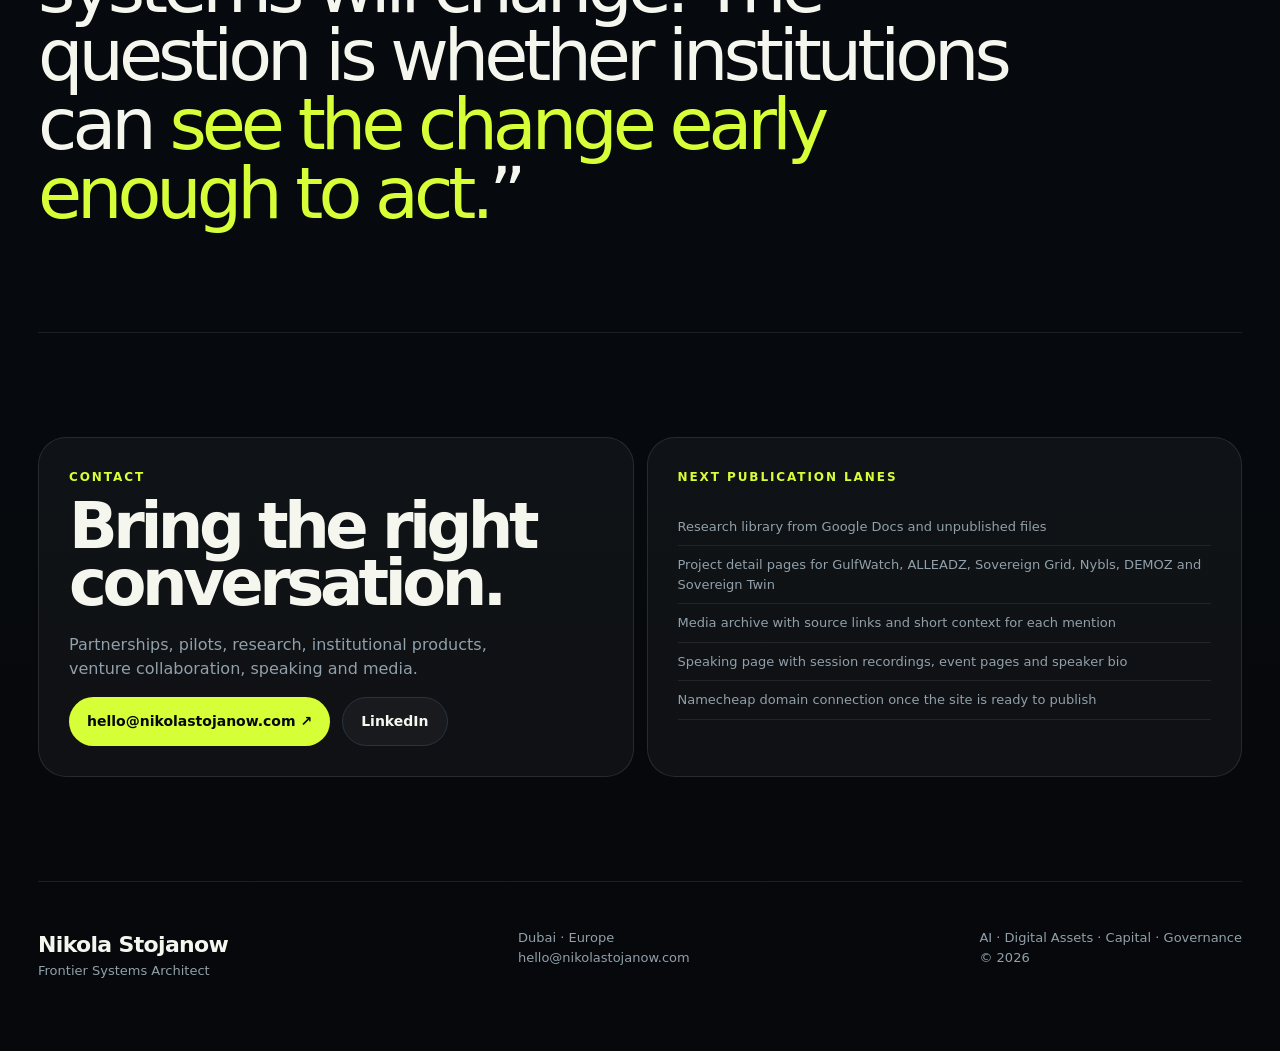
==== commit 71f86865: "feat: Nybls project page + wired into projects index and home work grid" ====
--- a/index.html
+++ b/index.html
@@ -45,6 +45,7 @@
           <a class="card" href="#media"><div><span class="tag">Venture engine</span></div><div><h3>AE Ventures / Starfleet</h3><p>Venture arm and accelerator activity supporting early blockchain teams, with programs and ecosystem-building across multiple regions.</p></div><div class="card-footer"><span>Venture creation</span><span>Startup ecosystems ↗</span></div></a>
           <a class="card" href="#media"><div><span class="tag">Capital allocation</span></div><div><h3>Vitosha & MCC</h3><p>Vitosha Venture Partners, Meta Change Capital and a wider investment track across emerging markets, deep tech and digital assets.</p></div><div class="card-footer"><span>Venture capital</span><span>Investing ↗</span></div></a>
           <a class="card" href="projects/sovereign-grid/"><div><span class="tag">Compute market infrastructure</span></div><div><h3>Sovereign Grid</h3><p>A live B2B marketplace for GPU compute: demand meets datacenter supply, with a market-intel engine ingesting real pricing signals (vast.ai today, AWS and Azure next) into an indicative index.</p></div><div class="card-footer"><span>Live product</span><span>Open the marketplace ↗</span></div></a>
+          <a class="card" href="projects/nybls/"><div><span class="tag">Media intelligence</span></div><div><h3>Nybls</h3><p>A watching layer for video knowledge: long-form video and livestreams captured, transcribed and distilled into structured, timestamped intelligence — every claim carries its moment as a receipt.</p></div><div class="card-footer"><span>In development</span><span>Open project page ↗</span></div></a>
         </div>
       </section>
       <section id="research">
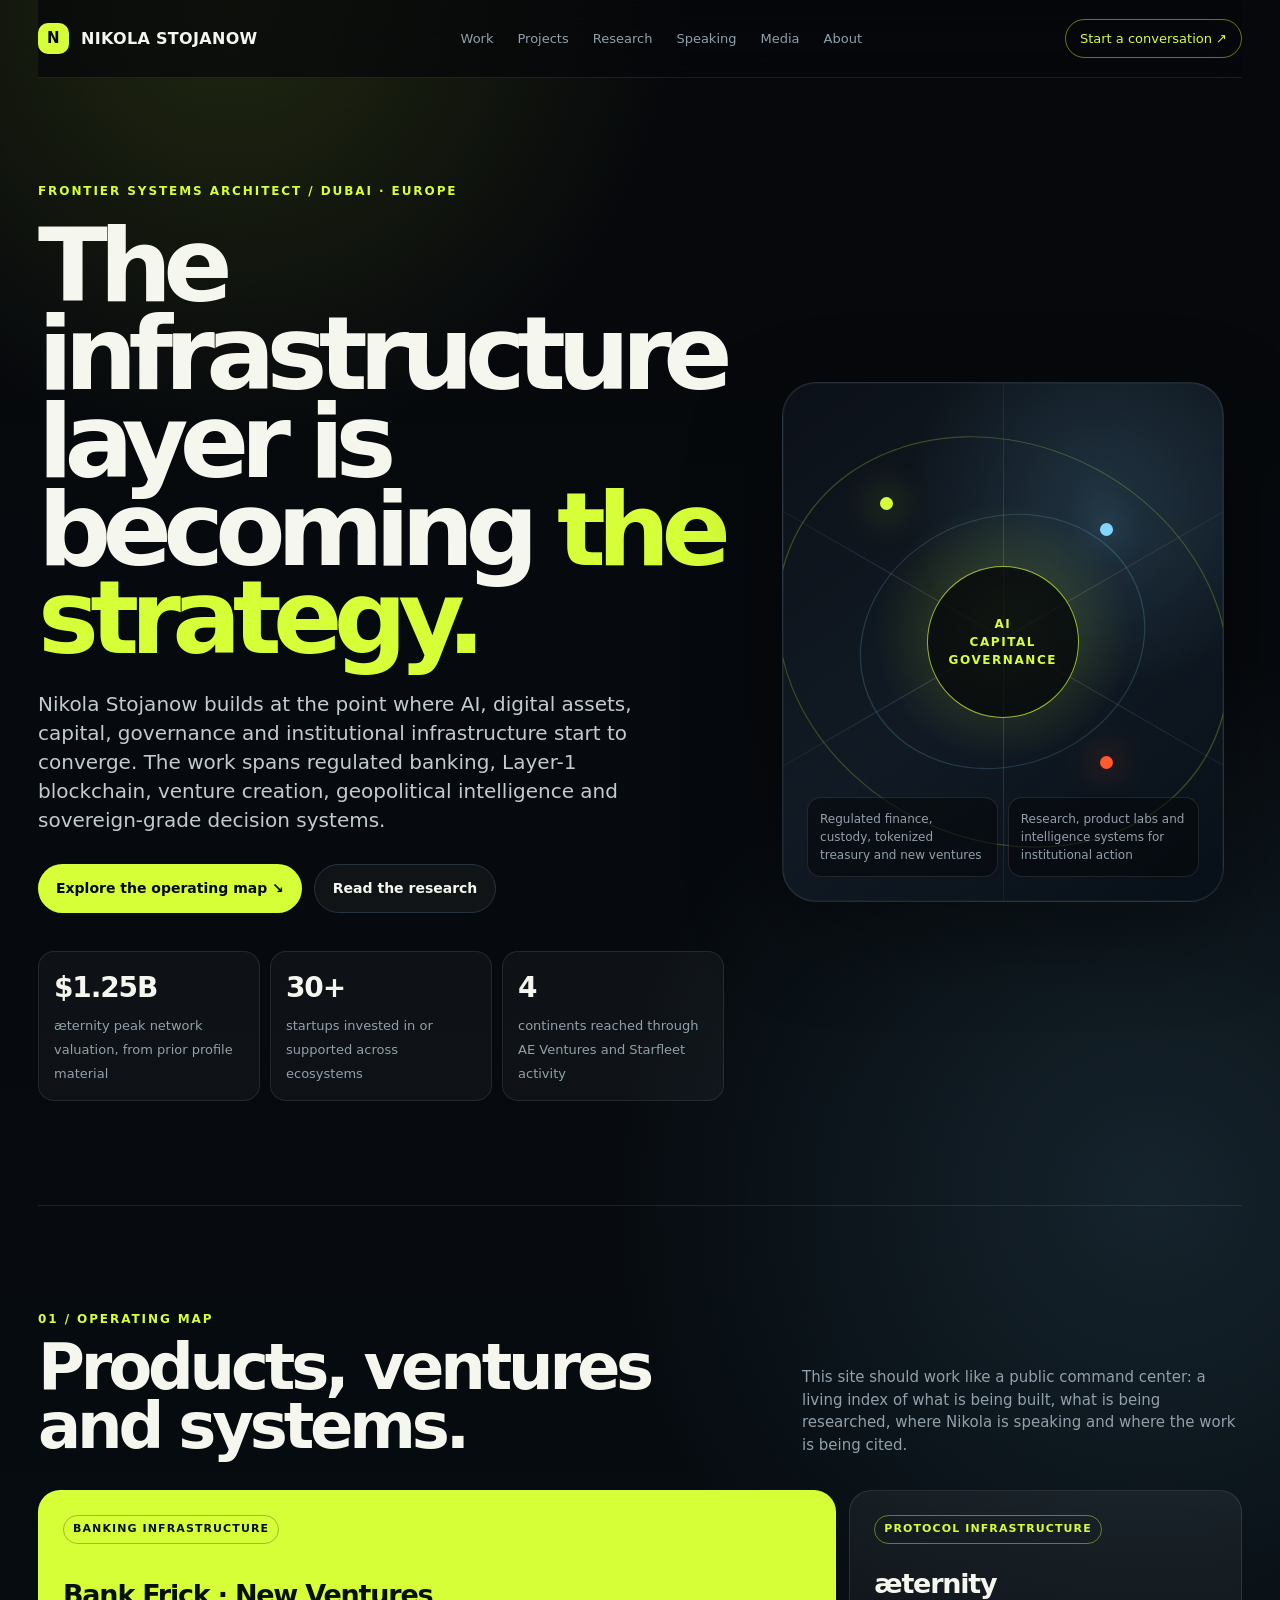
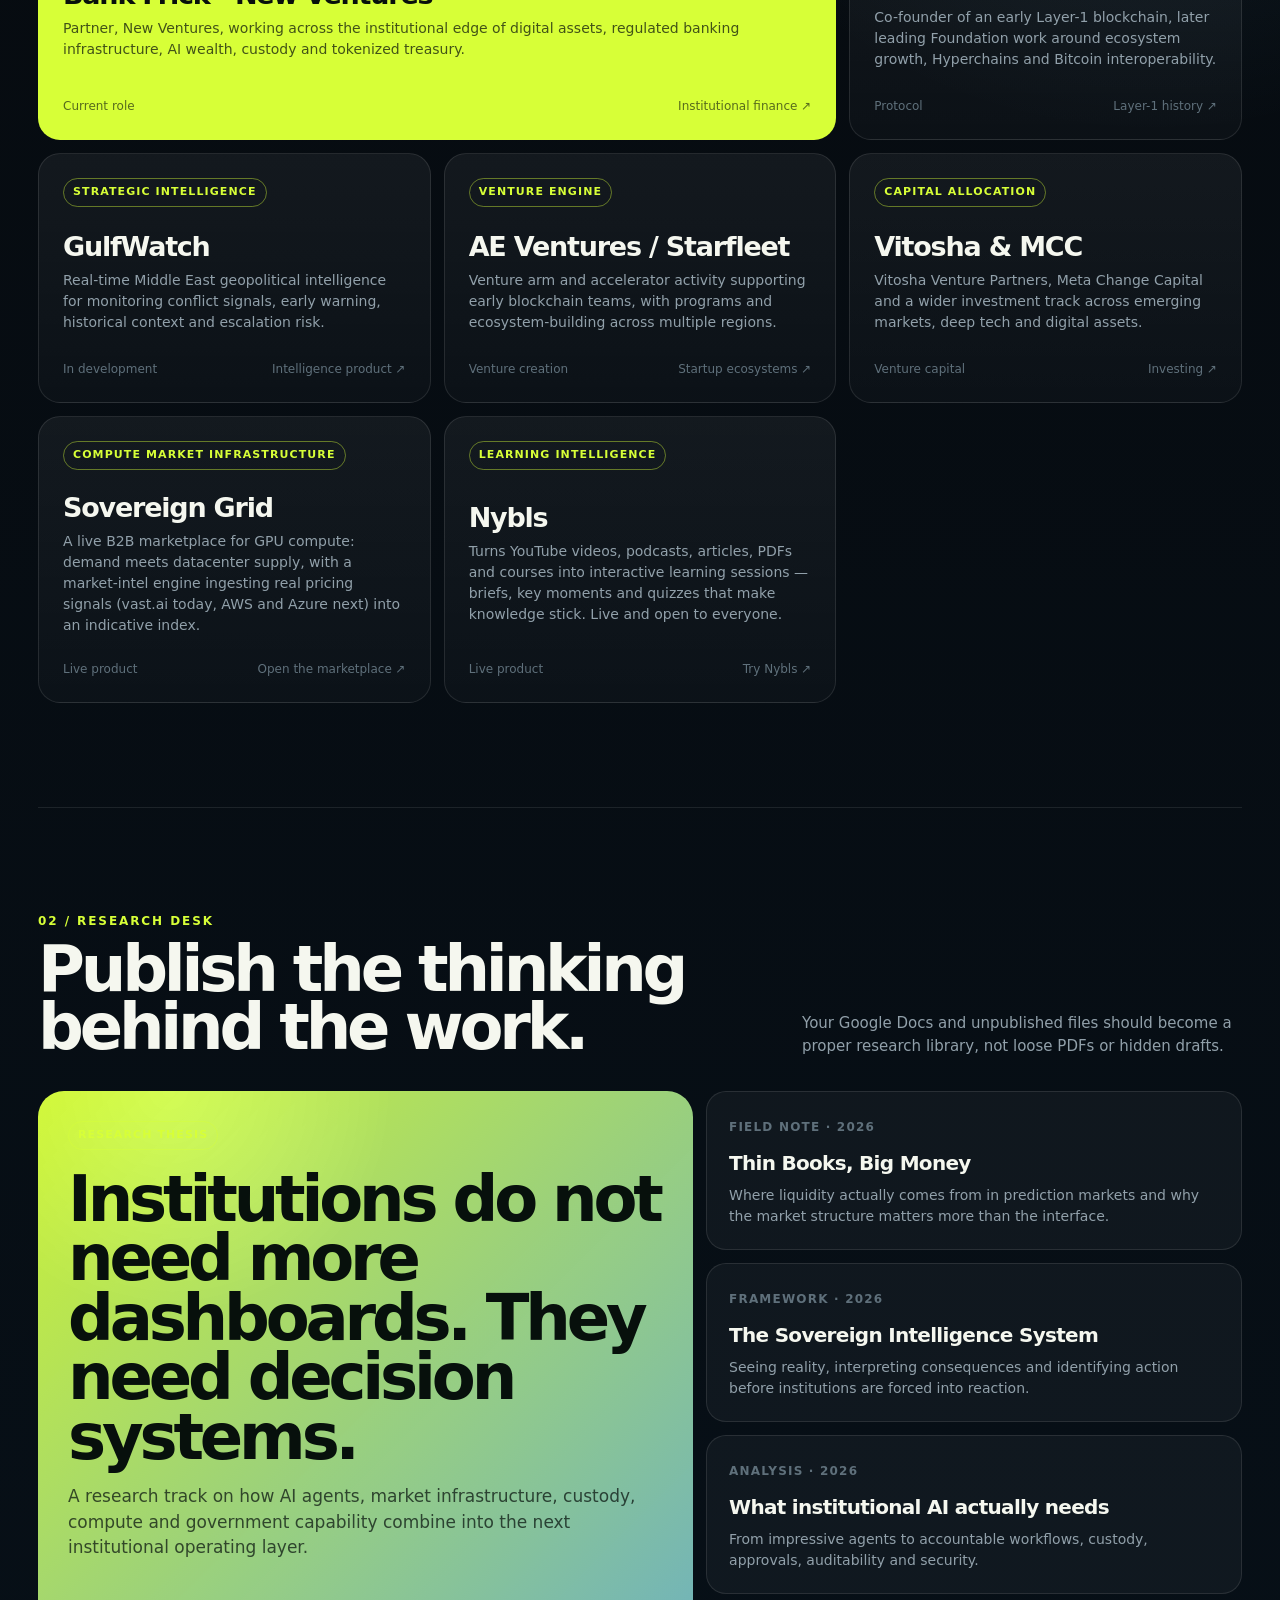
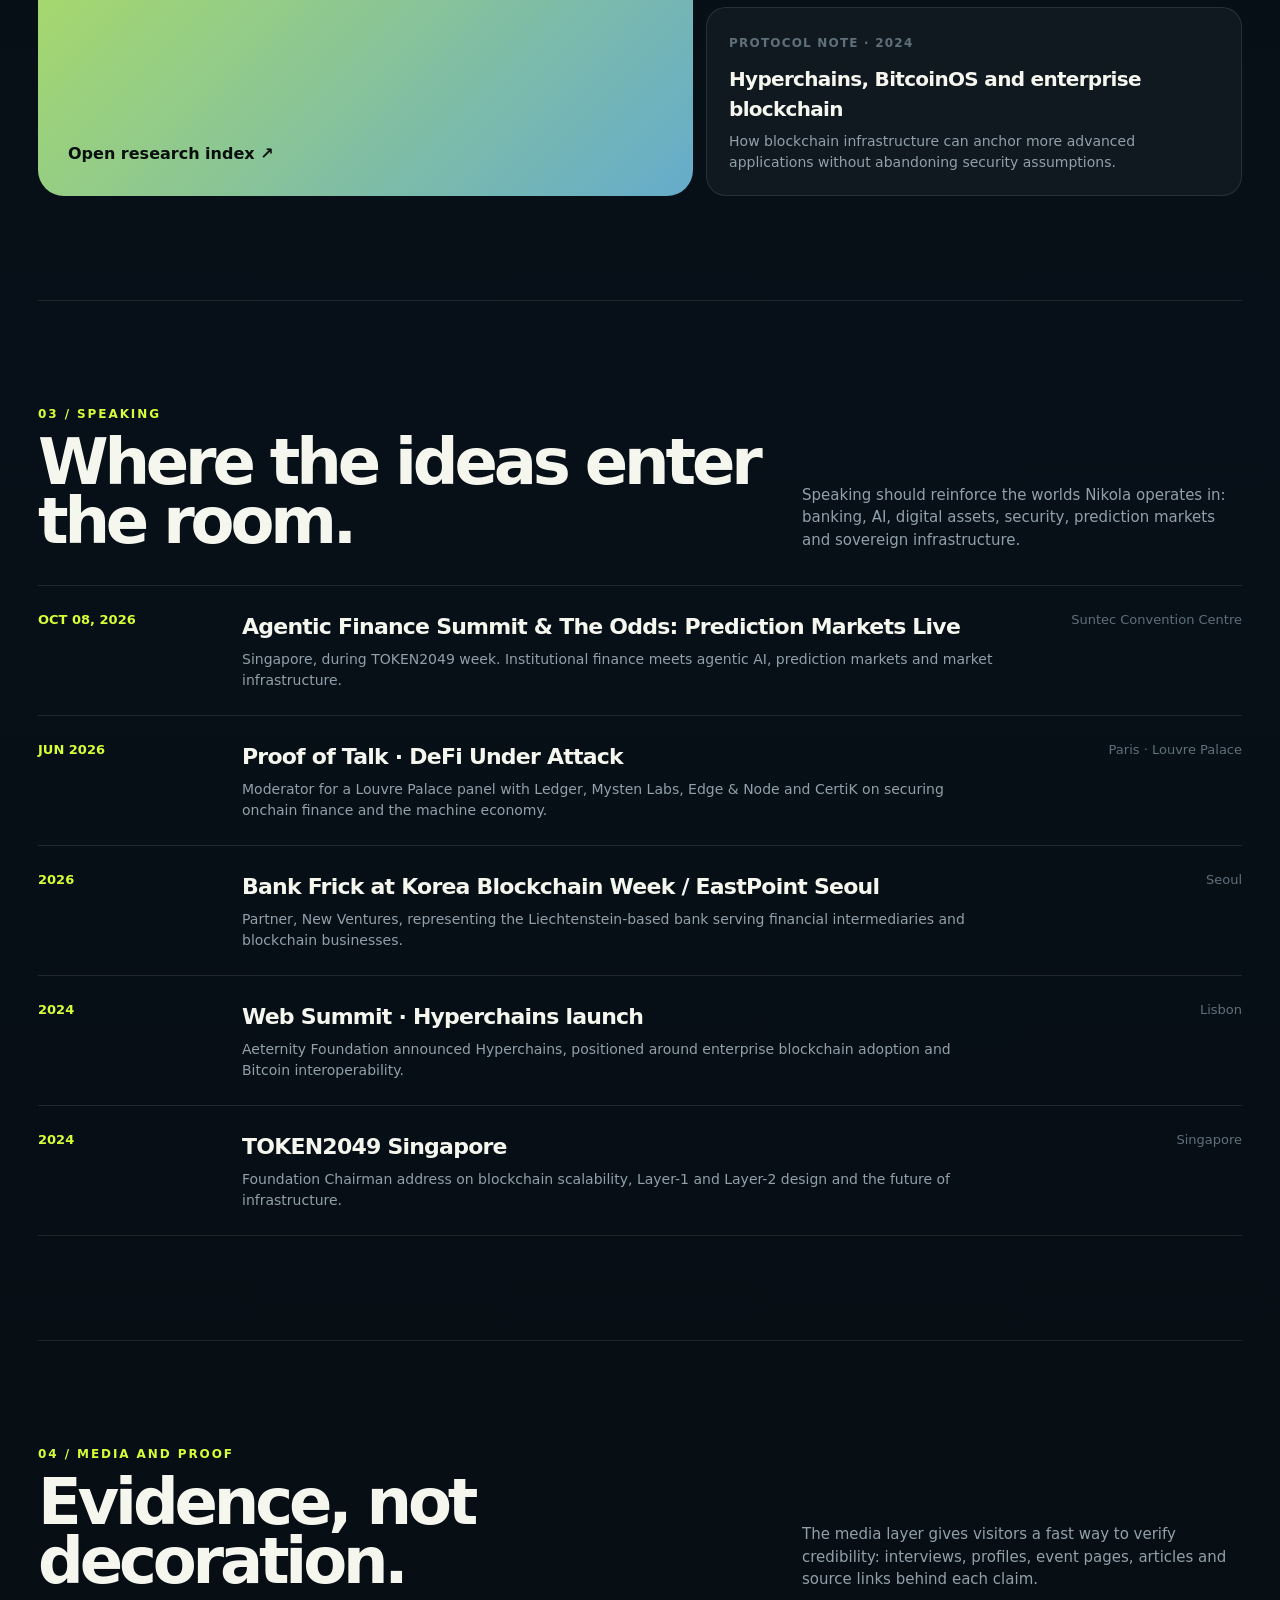
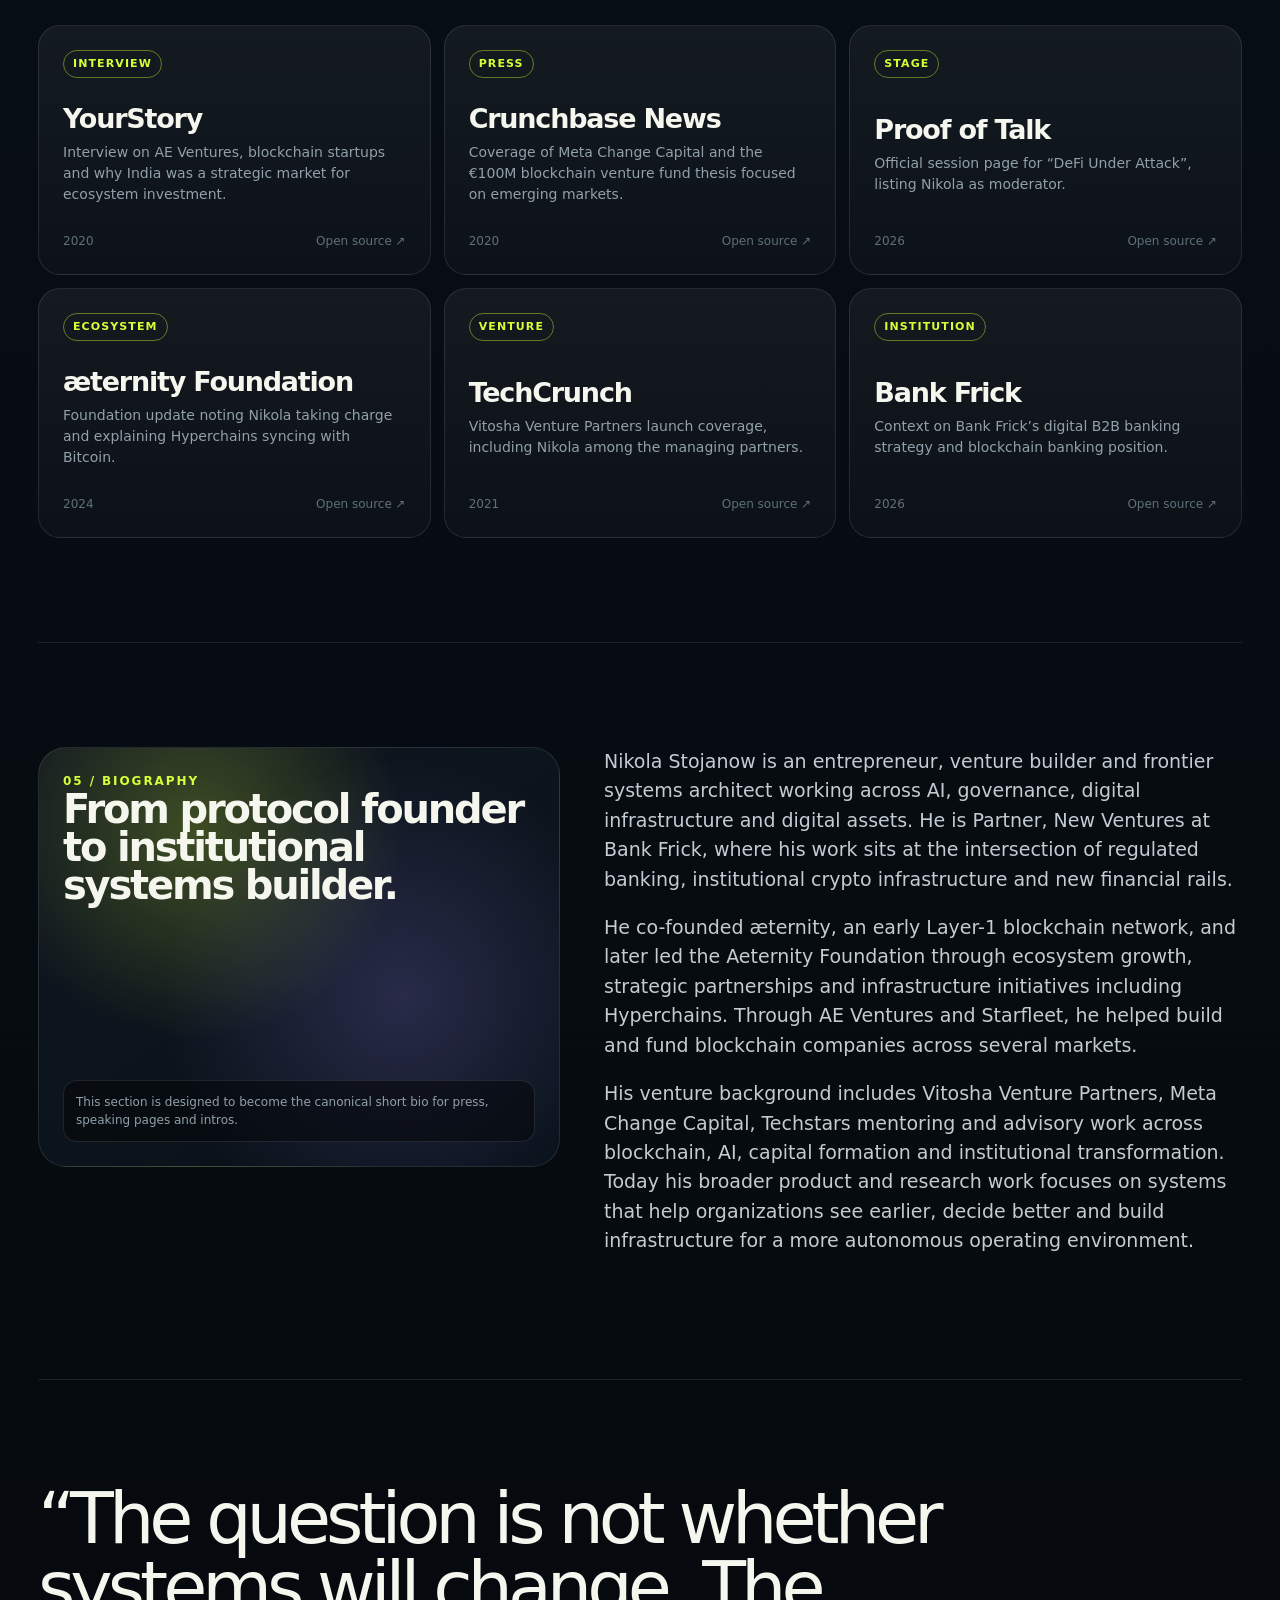
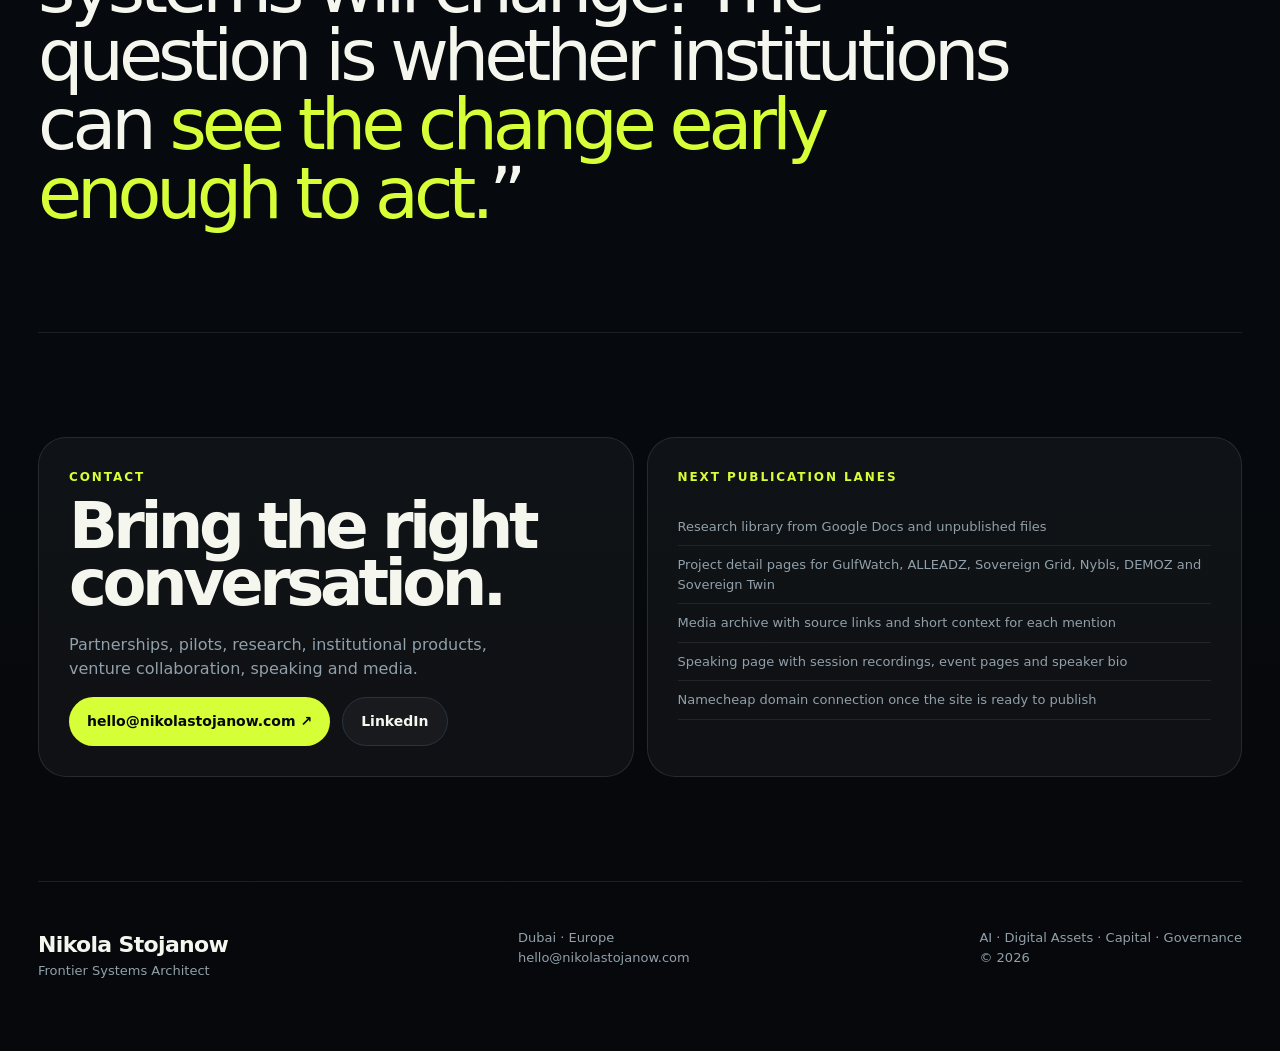
==== commit 60fc324e: "feat: Nybls page rewritten from live product — learning sessions, live status, gate removed" ====
--- a/index.html
+++ b/index.html
@@ -45,7 +45,7 @@
           <a class="card" href="#media"><div><span class="tag">Venture engine</span></div><div><h3>AE Ventures / Starfleet</h3><p>Venture arm and accelerator activity supporting early blockchain teams, with programs and ecosystem-building across multiple regions.</p></div><div class="card-footer"><span>Venture creation</span><span>Startup ecosystems ↗</span></div></a>
           <a class="card" href="#media"><div><span class="tag">Capital allocation</span></div><div><h3>Vitosha & MCC</h3><p>Vitosha Venture Partners, Meta Change Capital and a wider investment track across emerging markets, deep tech and digital assets.</p></div><div class="card-footer"><span>Venture capital</span><span>Investing ↗</span></div></a>
           <a class="card" href="projects/sovereign-grid/"><div><span class="tag">Compute market infrastructure</span></div><div><h3>Sovereign Grid</h3><p>A live B2B marketplace for GPU compute: demand meets datacenter supply, with a market-intel engine ingesting real pricing signals (vast.ai today, AWS and Azure next) into an indicative index.</p></div><div class="card-footer"><span>Live product</span><span>Open the marketplace ↗</span></div></a>
-          <a class="card" href="projects/nybls/"><div><span class="tag">Media intelligence</span></div><div><h3>Nybls</h3><p>A watching layer for video knowledge: long-form video and livestreams captured, transcribed and distilled into structured, timestamped intelligence — every claim carries its moment as a receipt.</p></div><div class="card-footer"><span>In development</span><span>Open project page ↗</span></div></a>
+          <a class="card" href="projects/nybls/"><div><span class="tag">Learning intelligence</span></div><div><h3>Nybls</h3><p>Turns YouTube videos, podcasts, articles, PDFs and courses into interactive learning sessions — briefs, key moments and quizzes that make knowledge stick. Live and open to everyone.</p></div><div class="card-footer"><span>Live product</span><span>Try Nybls ↗</span></div></a>
         </div>
       </section>
       <section id="research">
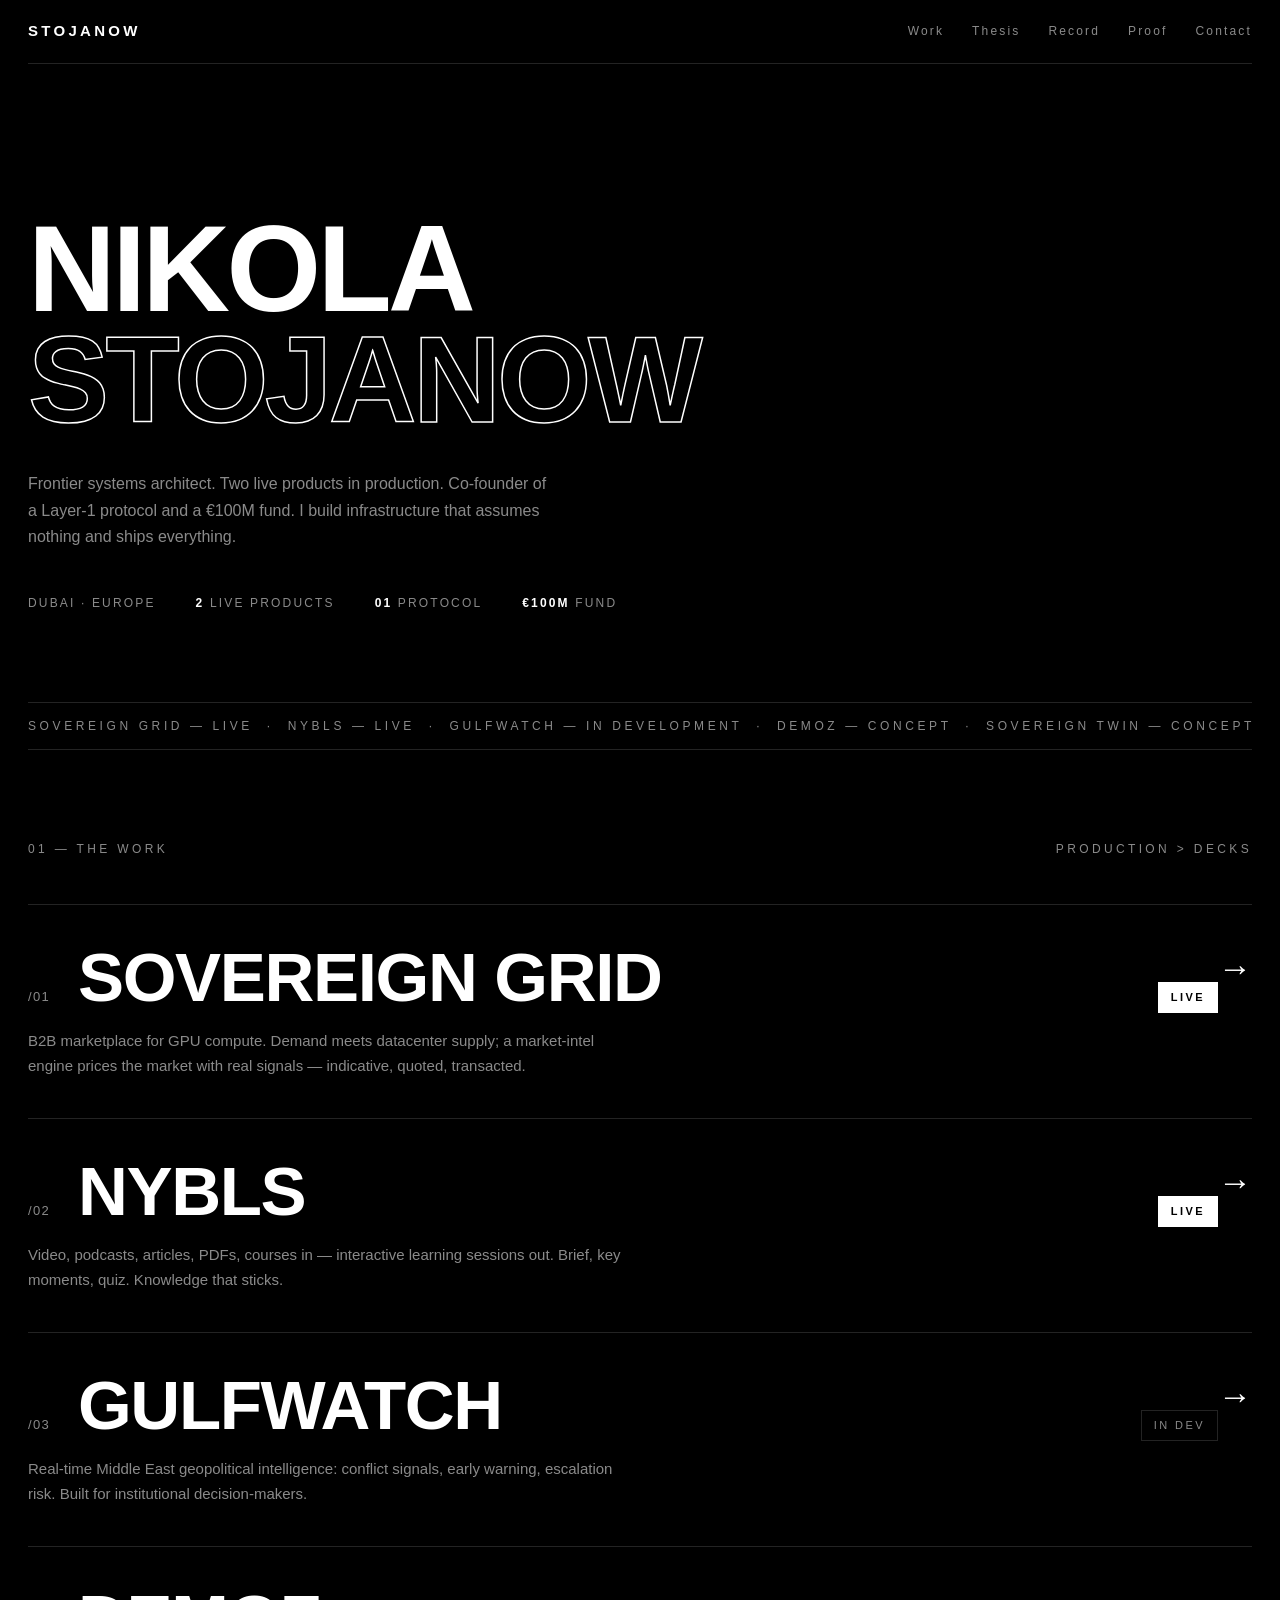
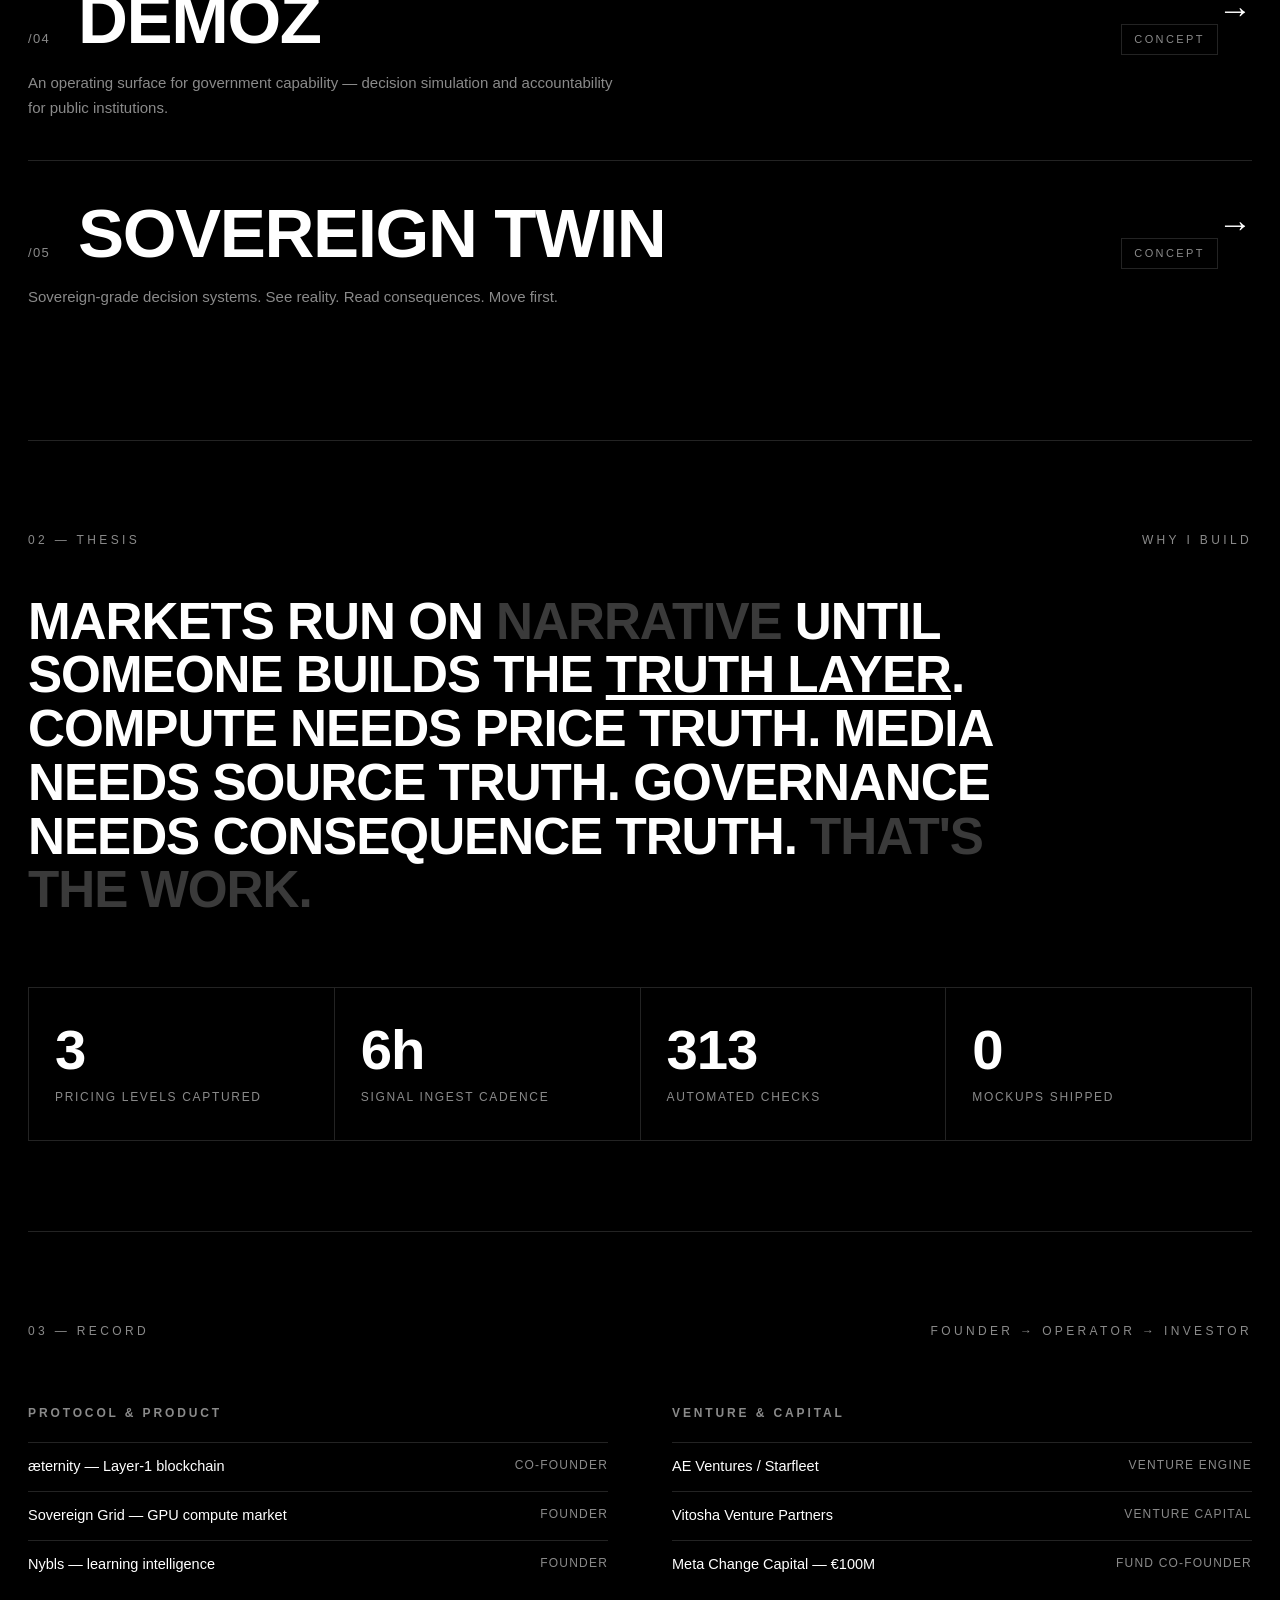
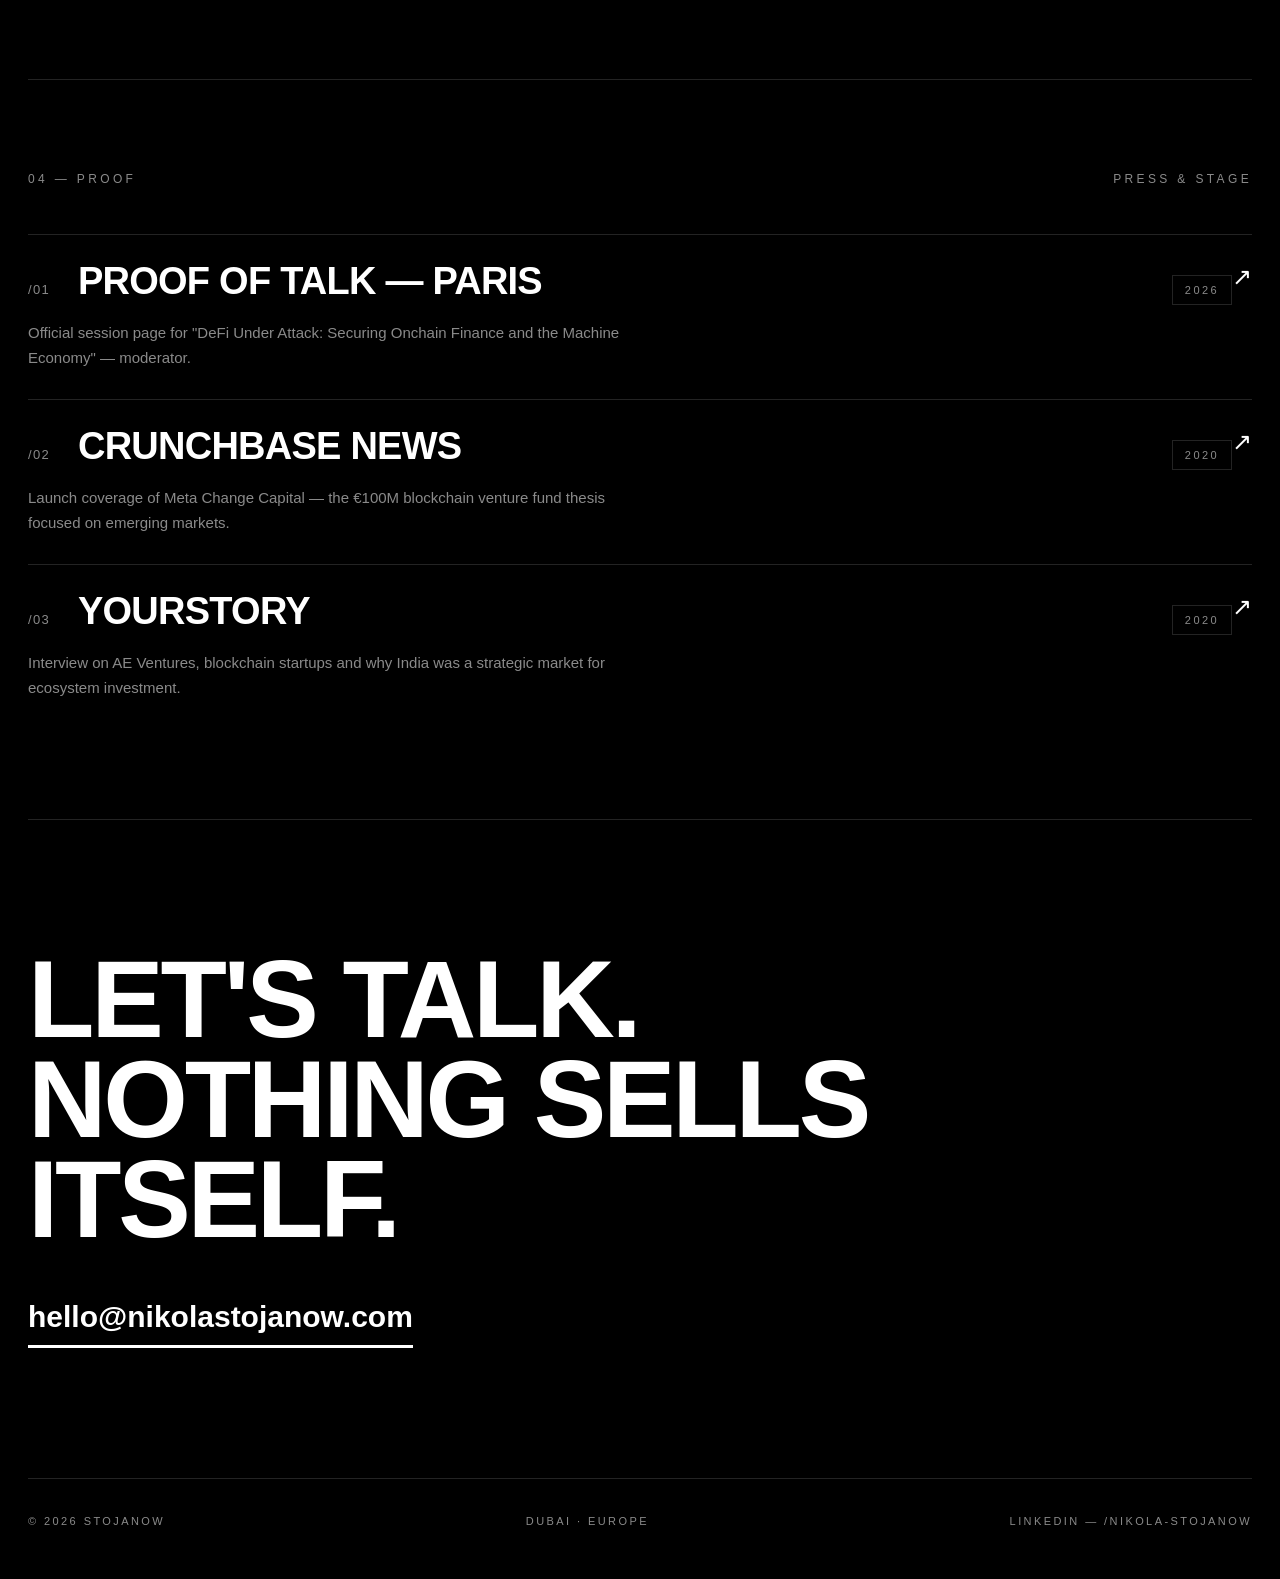
==== commit 779ed602: "redesign: home page — Bold Statement direction (user-selected from 3 variants); project pages untouc" ====
--- a/index.html
+++ b/index.html
@@ -1,101 +1,132 @@
 <!doctype html>
 <html lang="en">
 <head>
-  <meta charset="utf-8" />
-  <meta name="viewport" content="width=device-width, initial-scale=1" />
-  <meta name="description" content="Nikola Stojanow builds frontier systems across AI, digital assets, capital, governance and institutional infrastructure." />
-  <title>Nikola Stojanow | Frontier Systems Architect</title>
-  <link rel="icon" href="data:image/svg+xml,%3Csvg xmlns='http://www.w3.org/2000/svg' viewBox='0 0 100 100'%3E%3Crect width='100' height='100' rx='22' fill='%2306080b'/%3E%3Cpath d='M22 76V24h12l32 32V24h12v52H66L34 44v32z' fill='%23d7ff37'/%3E%3Ccircle cx='77' cy='23' r='7' fill='%23ff5a2f'/%3E%3C/svg%3E" />
-  <link rel="stylesheet" href="assets/site.css" />
+<meta charset="utf-8">
+<meta name="viewport" content="width=device-width, initial-scale=1">
+<meta name="description" content="Nikola Stojanow — frontier systems architect. Founder of Sovereign Grid (live GPU compute marketplace) and Nybls (learning intelligence). Co-founder of æternity and Meta Change Capital.">
+<meta property="og:title" content="Nikola Stojanow — Frontier Systems Architect">
+<meta property="og:description" content="Two live products in production. Co-founder of a Layer-1 protocol and a €100M fund. Production > decks.">
+<meta property="og:type" content="website">
+<title>Nikola Stojanow — Frontier Systems Architect</title>
+<link rel="icon" href="data:image/svg+xml,%3Csvg xmlns='http://www.w3.org/2000/svg' viewBox='0 0 100 100'%3E%3Crect width='100' height='100' rx='22' fill='%2306080b'/%3E%3Cpath d='M22 76V24h12l32 32V24h12v52H66L34 44v32z' fill='%23d7ff37'/%3E%3Ccircle cx='77' cy='23' r='7' fill='%23ff5a2f'/%3E%3C/svg%3E">
+<style>
+  *{box-sizing:border-box;margin:0;padding:0}
+  :root{--black:#000;--white:#fff;--gray:#8a8a8a;--line:#232323}
+  html{scroll-behavior:smooth}
+  [id]{scroll-margin-top:84px}
+  body{background:var(--black);color:var(--white);font:400 15px/1.5 "Helvetica Neue",Helvetica,Arial,sans-serif;-webkit-font-smoothing:antialiased}
+  ::selection{background:var(--white);color:var(--black)}
+  a{color:inherit;text-decoration:none}
+  .wrap{max-width:1280px;margin:0 auto;padding:0 28px}
+  nav{display:flex;align-items:center;justify-content:space-between;padding:20px 0;border-bottom:1px solid var(--line);position:sticky;top:0;background:var(--black);z-index:9}
+  .brand{font-weight:700;font-size:15px;letter-spacing:.22em}
+  .nav-links{display:flex;gap:28px;font-size:12px;letter-spacing:.18em;color:var(--gray)}
+  .nav-links a:hover{color:var(--white)}
+  .hero{padding:0;border-bottom:1px solid var(--line)}
+  .hero-inner{padding:150px 0 90px}
+  h1{font-size:clamp(44px,9.5vw,140px);line-height:.92;letter-spacing:-.03em;font-weight:800;text-transform:uppercase}
+  h1 .outline{color:transparent;-webkit-text-stroke:1.5px var(--white)}
+  .hero-sub{margin-top:34px;max-width:520px;color:var(--gray);font-size:16px;line-height:1.65}
+  .hero-meta{margin-top:44px;display:flex;gap:40px;font-size:12px;letter-spacing:.18em;text-transform:uppercase;color:var(--gray);flex-wrap:wrap}
+  .hero-meta b{color:var(--white)}
+  .marquee{border-bottom:1px solid var(--line);overflow:hidden;white-space:nowrap;padding:14px 0;font-size:12px;letter-spacing:.3em;text-transform:uppercase;color:var(--gray)}
+  .marquee span{display:inline-block}
+  @media(prefers-reduced-motion:no-preference){.marquee span{animation:slide 28s linear infinite}}
+  @keyframes slide{from{transform:translateX(0)}to{transform:translateX(-50%)}}
+  section{padding:90px 0;border-bottom:1px solid var(--line)}
+  .slabel{font-size:12px;letter-spacing:.28em;text-transform:uppercase;color:var(--gray);margin-bottom:46px;display:flex;justify-content:space-between}
+  .prow{display:block;padding:40px 0;border-top:1px solid var(--line);transition:background .16s ease,color .16s ease}
+  .prow .top{display:flex;align-items:baseline;gap:28px}
+  .prow .n{font-size:13px;color:var(--gray);font-variant-numeric:tabular-nums;letter-spacing:.1em}
+  .prow h3{font-size:clamp(34px,5.4vw,72px);font-weight:800;text-transform:uppercase;letter-spacing:-.02em;line-height:.95}
+  .prow .st{margin-left:auto;font-size:11px;letter-spacing:.22em;text-transform:uppercase;color:var(--gray);border:1px solid var(--line);padding:6px 12px;white-space:nowrap}
+  .prow .st.on{background:var(--white);color:var(--black);border-color:var(--white);font-weight:700}
+  .prow p{margin-top:16px;max-width:600px;color:var(--gray);font-size:15px;line-height:1.65}
+  .prow .arrow{float:right;font-size:34px;font-weight:300;line-height:1;margin-top:6px}
+  .prow:hover{background:var(--white);color:var(--black)}
+  .prow:hover .n,.prow:hover p,.prow:hover .st{color:var(--black);border-color:var(--black)}
+  .prow:hover .st.on{background:var(--black);color:var(--white);border-color:var(--black)}
+  .prow.small{padding:28px 0}
+  .prow.small h3{font-size:clamp(20px,3vw,38px)}
+  .prow.small .arrow{font-size:24px;margin-top:2px}
+  .stat4{display:grid;grid-template-columns:repeat(4,1fr);gap:1px;background:var(--line);border:1px solid var(--line)}
+  .stat4>div{background:var(--black);padding:34px 26px}
+  .stat4 b{display:block;font-size:clamp(34px,4.4vw,58px);font-weight:800;letter-spacing:-.02em;line-height:1}
+  .stat4 span{display:block;margin-top:10px;color:var(--gray);font-size:12px;letter-spacing:.14em;text-transform:uppercase}
+  .manif{font-size:clamp(26px,4vw,52px);font-weight:800;text-transform:uppercase;line-height:1.05;letter-spacing:-.02em;max-width:1050px}
+  .manif .dim{color:#3a3a3a}
+  .about2{display:grid;grid-template-columns:1fr 1fr;gap:64px;margin-top:64px}
+  .about2 h4{font-size:12px;letter-spacing:.24em;text-transform:uppercase;color:var(--gray);margin-bottom:20px}
+  .about2 li{list-style:none;display:flex;justify-content:space-between;gap:18px;padding:13px 0;border-top:1px solid var(--line);font-size:14.5px}
+  .about2 li span{color:var(--gray);font-size:12px;letter-spacing:.1em;text-transform:uppercase;white-space:nowrap}
+  .contact-sec{padding:130px 0}
+  .contact-sec h2{font-size:clamp(42px,8.5vw,120px);font-weight:800;text-transform:uppercase;line-height:.92;letter-spacing:-.03em}
+  .contact-sec a.mail{display:inline-block;margin-top:44px;font-size:clamp(18px,2.6vw,30px);font-weight:700;border-bottom:3px solid var(--white);padding-bottom:6px;transition:color .16s,border-color .16s}
+  .contact-sec a.mail:hover{color:var(--gray);border-color:var(--gray)}
+  footer{padding:34px 0 50px;display:flex;justify-content:space-between;font-size:11px;letter-spacing:.22em;text-transform:uppercase;color:var(--gray);flex-wrap:wrap;gap:10px}
+  @media(max-width:860px){.stat4{grid-template-columns:1fr 1fr}.about2{grid-template-columns:1fr}.nav-links{display:none}.prow .st{display:none}}
+</style>
 </head>
 <body>
-  <div class="noise"></div>
-  <div class="wrap">
-    <nav>
-      <a class="brand" href="#top"><span class="brand-mark">N</span><span>NIKOLA STOJANOW</span></a>
-      <div class="nav-links"><a href="#work">Work</a><a href="projects/">Projects</a><a href="#research">Research</a><a href="#speaking">Speaking</a><a href="#media">Media</a><a href="#about">About</a></div>
-      <a class="nav-cta" href="mailto:hello@nikolastojanow.com">Start a conversation ↗</a>
-    </nav>
-    <main id="top">
-      <section class="hero">
-        <div>
-          <div class="eyebrow">Frontier systems architect / Dubai · Europe</div>
-          <h1>The infrastructure layer is becoming <span class="cut">the strategy.</span></h1>
-          <p class="hero-copy">Nikola Stojanow builds at the point where AI, digital assets, capital, governance and institutional infrastructure start to converge. The work spans regulated banking, Layer-1 blockchain, venture creation, geopolitical intelligence and sovereign-grade decision systems.</p>
-          <div class="actions"><a class="button" href="#work">Explore the operating map ↘</a><a class="button secondary" href="#research">Read the research</a></div>
-          <div class="proof-row">
-            <div class="proof"><strong>$1.25B</strong><span>æternity peak network valuation, from prior profile material</span></div>
-            <div class="proof"><strong>30+</strong><span>startups invested in or supported across ecosystems</span></div>
-            <div class="proof"><strong>4</strong><span>continents reached through AE Ventures and Starfleet activity</span></div>
-          </div>
-        </div>
-        <div class="radar" aria-label="System map illustration">
-          <div class="axis a"></div><div class="axis b"></div><div class="axis c"></div>
-          <div class="pulse one"></div><div class="pulse two"></div><div class="pulse three"></div>
-          <div class="radar-core">AI<br>Capital<br>Governance</div>
-          <div class="radar-caption"><div class="chip">Regulated finance, custody, tokenized treasury and new ventures</div><div class="chip">Research, product labs and intelligence systems for institutional action</div></div>
-        </div>
-      </section>
-      <section id="work">
-        <div class="section-head"><div><div class="mini-label">01 / Operating map</div><h2>Products, ventures and systems.</h2></div><p>This site should work like a public command center: a living index of what is being built, what is being researched, where Nikola is speaking and where the work is being cited.</p></div>
-        <div class="grid">
-          <a class="card feature-card span-2" href="#about"><div><span class="tag">Banking infrastructure</span></div><div><h3>Bank Frick · New Ventures</h3><p>Partner, New Ventures, working across the institutional edge of digital assets, regulated banking infrastructure, AI wealth, custody and tokenized treasury.</p></div><div class="card-footer"><span>Current role</span><span>Institutional finance ↗</span></div></a>
-          <a class="card" href="#media"><div><span class="tag">Protocol infrastructure</span></div><div><h3>æternity</h3><p>Co-founder of an early Layer-1 blockchain, later leading Foundation work around ecosystem growth, Hyperchains and Bitcoin interoperability.</p></div><div class="card-footer"><span>Protocol</span><span>Layer-1 history ↗</span></div></a>
-          <a class="card" href="#contact"><div><span class="tag">Strategic intelligence</span></div><div><h3>GulfWatch</h3><p>Real-time Middle East geopolitical intelligence for monitoring conflict signals, early warning, historical context and escalation risk.</p></div><div class="card-footer"><span>In development</span><span>Intelligence product ↗</span></div></a>
-          <a class="card" href="#media"><div><span class="tag">Venture engine</span></div><div><h3>AE Ventures / Starfleet</h3><p>Venture arm and accelerator activity supporting early blockchain teams, with programs and ecosystem-building across multiple regions.</p></div><div class="card-footer"><span>Venture creation</span><span>Startup ecosystems ↗</span></div></a>
-          <a class="card" href="#media"><div><span class="tag">Capital allocation</span></div><div><h3>Vitosha & MCC</h3><p>Vitosha Venture Partners, Meta Change Capital and a wider investment track across emerging markets, deep tech and digital assets.</p></div><div class="card-footer"><span>Venture capital</span><span>Investing ↗</span></div></a>
-          <a class="card" href="projects/sovereign-grid/"><div><span class="tag">Compute market infrastructure</span></div><div><h3>Sovereign Grid</h3><p>A live B2B marketplace for GPU compute: demand meets datacenter supply, with a market-intel engine ingesting real pricing signals (vast.ai today, AWS and Azure next) into an indicative index.</p></div><div class="card-footer"><span>Live product</span><span>Open the marketplace ↗</span></div></a>
-          <a class="card" href="projects/nybls/"><div><span class="tag">Learning intelligence</span></div><div><h3>Nybls</h3><p>Turns YouTube videos, podcasts, articles, PDFs and courses into interactive learning sessions — briefs, key moments and quizzes that make knowledge stick. Live and open to everyone.</p></div><div class="card-footer"><span>Live product</span><span>Try Nybls ↗</span></div></a>
-        </div>
-      </section>
-      <section id="research">
-        <div class="section-head"><div><div class="mini-label">02 / Research desk</div><h2>Publish the thinking behind the work.</h2></div><p>Your Google Docs and unpublished files should become a proper research library, not loose PDFs or hidden drafts.</p></div>
-        <div class="research-layout">
-          <a class="research-feature" href="#contact"><div><span class="tag">Research thesis</span><h3>Institutions do not need more dashboards. They need decision systems.</h3><p>A research track on how AI agents, market infrastructure, custody, compute and government capability combine into the next institutional operating layer.</p></div><strong>Open research index ↗</strong></a>
-          <div class="research-list">
-            <a class="research-item" href="#contact"><span class="date">Field note · 2026</span><h4>Thin Books, Big Money</h4><p>Where liquidity actually comes from in prediction markets and why the market structure matters more than the interface.</p></a>
-            <a class="research-item" href="#contact"><span class="date">Framework · 2026</span><h4>The Sovereign Intelligence System</h4><p>Seeing reality, interpreting consequences and identifying action before institutions are forced into reaction.</p></a>
-            <a class="research-item" href="#contact"><span class="date">Analysis · 2026</span><h4>What institutional AI actually needs</h4><p>From impressive agents to accountable workflows, custody, approvals, auditability and security.</p></a>
-            <a class="research-item" href="#contact"><span class="date">Protocol note · 2024</span><h4>Hyperchains, BitcoinOS and enterprise blockchain</h4><p>How blockchain infrastructure can anchor more advanced applications without abandoning security assumptions.</p></a>
-          </div>
-        </div>
-      </section>
-      <section id="speaking">
-        <div class="section-head"><div><div class="mini-label">03 / Speaking</div><h2>Where the ideas enter the room.</h2></div><p>Speaking should reinforce the worlds Nikola operates in: banking, AI, digital assets, security, prediction markets and sovereign infrastructure.</p></div>
-        <div class="timeline">
-          <div class="event"><time>OCT 08, 2026</time><div><h3>Agentic Finance Summit & The Odds: Prediction Markets Live</h3><p>Singapore, during TOKEN2049 week. Institutional finance meets agentic AI, prediction markets and market infrastructure.</p></div><div class="meta">Suntec Convention Centre</div></div>
-          <div class="event"><time>JUN 2026</time><div><h3>Proof of Talk · DeFi Under Attack</h3><p>Moderator for a Louvre Palace panel with Ledger, Mysten Labs, Edge & Node and CertiK on securing onchain finance and the machine economy.</p></div><div class="meta">Paris · Louvre Palace</div></div>
-          <div class="event"><time>2026</time><div><h3>Bank Frick at Korea Blockchain Week / EastPoint Seoul</h3><p>Partner, New Ventures, representing the Liechtenstein-based bank serving financial intermediaries and blockchain businesses.</p></div><div class="meta">Seoul</div></div>
-          <div class="event"><time>2024</time><div><h3>Web Summit · Hyperchains launch</h3><p>Aeternity Foundation announced Hyperchains, positioned around enterprise blockchain adoption and Bitcoin interoperability.</p></div><div class="meta">Lisbon</div></div>
-          <div class="event"><time>2024</time><div><h3>TOKEN2049 Singapore</h3><p>Foundation Chairman address on blockchain scalability, Layer-1 and Layer-2 design and the future of infrastructure.</p></div><div class="meta">Singapore</div></div>
-        </div>
-      </section>
-      <section id="media">
-        <div class="section-head"><div><div class="mini-label">04 / Media and proof</div><h2>Evidence, not decoration.</h2></div><p>The media layer gives visitors a fast way to verify credibility: interviews, profiles, event pages, articles and source links behind each claim.</p></div>
-        <div class="grid">
-          <a class="card" href="https://yourstory.com/2020/02/blockchain-startups-investment-india-ae-ventures-aeternity" target="_blank" rel="noreferrer"><div><span class="tag">Interview</span></div><div><h3>YourStory</h3><p>Interview on AE Ventures, blockchain startups and why India was a strategic market for ecosystem investment.</p></div><div class="card-footer"><span>2020</span><span>Open source ↗</span></div></a>
-          <a class="card" href="https://news.crunchbase.com/fintech-ecommerce/meta-change-capital-launches-with-e100m-venture-fund-aimed-at-blockchain/" target="_blank" rel="noreferrer"><div><span class="tag">Press</span></div><div><h3>Crunchbase News</h3><p>Coverage of Meta Change Capital and the €100M blockchain venture fund thesis focused on emerging markets.</p></div><div class="card-footer"><span>2020</span><span>Open source ↗</span></div></a>
-          <a class="card" href="https://proofoftalk.io/sessions/defi-under-attack-securing-onchain-finance-and-the-machine-economy/" target="_blank" rel="noreferrer"><div><span class="tag">Stage</span></div><div><h3>Proof of Talk</h3><p>Official session page for “DeFi Under Attack”, listing Nikola as moderator.</p></div><div class="card-footer"><span>2026</span><span>Open source ↗</span></div></a>
-          <a class="card" href="https://blog.aeternity.com/celebrating-six-years-of-aeternity-mainnet-the-biggest-year-yet" target="_blank" rel="noreferrer"><div><span class="tag">Ecosystem</span></div><div><h3>æternity Foundation</h3><p>Foundation update noting Nikola taking charge and explaining Hyperchains syncing with Bitcoin.</p></div><div class="card-footer"><span>2024</span><span>Open source ↗</span></div></a>
-          <a class="card" href="https://techcrunch.com/2021/06/17/vitosha-venture-partners-launches-30m-fund-to-back-bulgarian-related-early-stage-startups/" target="_blank" rel="noreferrer"><div><span class="tag">Venture</span></div><div><h3>TechCrunch</h3><p>Vitosha Venture Partners launch coverage, including Nikola among the managing partners.</p></div><div class="card-footer"><span>2021</span><span>Open source ↗</span></div></a>
-          <a class="card" href="https://www.bankfrick.li/en/bank-frick-considers-strategic-partnerships" target="_blank" rel="noreferrer"><div><span class="tag">Institution</span></div><div><h3>Bank Frick</h3><p>Context on Bank Frick’s digital B2B banking strategy and blockchain banking position.</p></div><div class="card-footer"><span>2026</span><span>Open source ↗</span></div></a>
-        </div>
-      </section>
-      <section id="about">
-        <div class="bio">
-          <div class="portrait"><div><div class="mini-label">05 / Biography</div><h3>From protocol founder to institutional systems builder.</h3></div><div class="chip">This section is designed to become the canonical short bio for press, speaking pages and intros.</div></div>
-          <div class="bio-copy"><p>Nikola Stojanow is an entrepreneur, venture builder and frontier systems architect working across AI, governance, digital infrastructure and digital assets. He is Partner, New Ventures at Bank Frick, where his work sits at the intersection of regulated banking, institutional crypto infrastructure and new financial rails.</p><p>He co-founded æternity, an early Layer-1 blockchain network, and later led the Aeternity Foundation through ecosystem growth, strategic partnerships and infrastructure initiatives including Hyperchains. Through AE Ventures and Starfleet, he helped build and fund blockchain companies across several markets.</p><p>His venture background includes Vitosha Venture Partners, Meta Change Capital, Techstars mentoring and advisory work across blockchain, AI, capital formation and institutional transformation. Today his broader product and research work focuses on systems that help organizations see earlier, decide better and build infrastructure for a more autonomous operating environment.</p></div>
-        </div>
-      </section>
-      <section><p class="quote">“The question is not whether systems will change. The question is whether institutions can <span>see the change early enough to act.</span>”</p></section>
-      <section id="contact">
-        <div class="contact">
-          <div class="contact-panel"><div class="mini-label">Contact</div><h2>Bring the right conversation.</h2><p>Partnerships, pilots, research, institutional products, venture collaboration, speaking and media.</p><div class="actions"><a class="button" href="mailto:hello@nikolastojanow.com">hello@nikolastojanow.com ↗</a><a class="button secondary" href="https://www.linkedin.com/in/nikola-stojanow" target="_blank" rel="noreferrer">LinkedIn</a></div></div>
-          <div class="contact-panel"><div class="mini-label">Next publication lanes</div><ul class="source-list"><li>Research library from Google Docs and unpublished files</li><li>Project detail pages for GulfWatch, ALLEADZ, Sovereign Grid, Nybls, DEMOZ and Sovereign Twin</li><li>Media archive with source links and short context for each mention</li><li>Speaking page with session recordings, event pages and speaker bio</li><li>Namecheap domain connection once the site is ready to publish</li></ul></div>
-        </div>
-      </section>
-    </main>
-    <footer><div><div class="footer-name">Nikola Stojanow</div><div>Frontier Systems Architect</div></div><div>Dubai · Europe<br><a href="mailto:hello@nikolastojanow.com">hello@nikolastojanow.com</a></div><div>AI · Digital Assets · Capital · Governance<br>© 2026</div></footer>
+<div class="wrap">
+  <nav>
+    <a class="brand" href="#">STOJANOW</a>
+    <div class="nav-links"><a href="#work">Work</a><a href="#thesis">Thesis</a><a href="#record">Record</a><a href="#proof">Proof</a><a href="#contact">Contact</a></div>
+  </nav>
+
+  <div class="hero">
+    <div class="hero-inner">
+      <h1>Nikola<br><span class="outline">Stojanow</span></h1>
+      <p class="hero-sub">Frontier systems architect. Two live products in production. Co-founder of a Layer-1 protocol and a €100M fund. I build infrastructure that assumes nothing and ships everything.</p>
+      <div class="hero-meta"><div>Dubai · Europe</div><div><b>2</b> live products</div><div><b>01</b> protocol</div><div><b>€100M</b> fund</div></div>
+    </div>
   </div>
+  <div class="marquee" aria-hidden="true"><span>SOVEREIGN GRID — LIVE&nbsp;&nbsp;·&nbsp;&nbsp;NYBLS — LIVE&nbsp;&nbsp;·&nbsp;&nbsp;GULFWATCH — IN DEVELOPMENT&nbsp;&nbsp;·&nbsp;&nbsp;DEMOZ — CONCEPT&nbsp;&nbsp;·&nbsp;&nbsp;SOVEREIGN TWIN — CONCEPT&nbsp;&nbsp;·&nbsp;&nbsp;SOVEREIGN GRID — LIVE&nbsp;&nbsp;·&nbsp;&nbsp;NYBLS — LIVE&nbsp;&nbsp;·&nbsp;&nbsp;GULFWATCH — IN DEVELOPMENT&nbsp;&nbsp;·&nbsp;&nbsp;DEMOZ — CONCEPT&nbsp;&nbsp;·&nbsp;&nbsp;SOVEREIGN TWIN — CONCEPT&nbsp;&nbsp;·&nbsp;&nbsp;</span></div>
+
+  <section id="work">
+    <div class="slabel"><span>01 — The work</span><span>Production &gt; decks</span></div>
+    <a class="prow" href="projects/sovereign-grid/"><span class="arrow">→</span><div class="top"><span class="n">/01</span><h3>Sovereign Grid</h3><span class="st on">Live</span></div><p>B2B marketplace for GPU compute. Demand meets datacenter supply; a market-intel engine prices the market with real signals — indicative, quoted, transacted.</p></a>
+    <a class="prow" href="projects/nybls/"><span class="arrow">→</span><div class="top"><span class="n">/02</span><h3>Nybls</h3><span class="st on">Live</span></div><p>Video, podcasts, articles, PDFs, courses in — interactive learning sessions out. Brief, key moments, quiz. Knowledge that sticks.</p></a>
+    <a class="prow" href="#contact"><span class="arrow">→</span><div class="top"><span class="n">/03</span><h3>GulfWatch</h3><span class="st">In dev</span></div><p>Real-time Middle East geopolitical intelligence: conflict signals, early warning, escalation risk. Built for institutional decision-makers.</p></a>
+    <a class="prow" href="#contact"><span class="arrow">→</span><div class="top"><span class="n">/04</span><h3>Demoz</h3><span class="st">Concept</span></div><p>An operating surface for government capability — decision simulation and accountability for public institutions.</p></a>
+    <a class="prow" href="#contact"><span class="arrow">→</span><div class="top"><span class="n">/05</span><h3>Sovereign Twin</h3><span class="st">Concept</span></div><p>Sovereign-grade decision systems. See reality. Read consequences. Move first.</p></a>
+  </section>
+
+  <section id="thesis">
+    <span id="research"></span>
+    <div class="slabel"><span>02 — Thesis</span><span>Why I build</span></div>
+    <p class="manif">Markets run on <span class="dim">narrative</span> until someone builds the <u>truth layer</u>. Compute needs price truth. Media needs source truth. Governance needs consequence truth. <span class="dim">That's the work.</span></p>
+    <div class="stat4" style="margin-top:70px">
+      <div><b>3</b><span>pricing levels captured</span></div>
+      <div><b>6h</b><span>signal ingest cadence</span></div>
+      <div><b>313</b><span>automated checks</span></div>
+      <div><b>0</b><span>mockups shipped</span></div>
+    </div>
+  </section>
+
+  <section id="record">
+    <span id="about"></span>
+    <div class="slabel"><span>03 — Record</span><span>Founder → operator → investor</span></div>
+    <div class="about2">
+      <div><h4>Protocol &amp; product</h4><ul><li>æternity — Layer-1 blockchain<span>Co-founder</span></li><li>Sovereign Grid — GPU compute market<span>Founder</span></li><li>Nybls — learning intelligence<span>Founder</span></li></ul></div>
+      <div><h4>Venture &amp; capital</h4><ul><li>AE Ventures / Starfleet<span>Venture engine</span></li><li>Vitosha Venture Partners<span>Venture capital</span></li><li>Meta Change Capital — €100M<span>Fund co-founder</span></li></ul></div>
+    </div>
+  </section>
+
+  <section id="proof">
+    <span id="speaking"></span><span id="media"></span>
+    <div class="slabel"><span>04 — Proof</span><span>Press &amp; stage</span></div>
+    <a class="prow small" href="https://proofoftalk.io/sessions/defi-under-attack-securing-onchain-finance-and-the-machine-economy/" target="_blank" rel="noreferrer"><span class="arrow">↗</span><div class="top"><span class="n">/01</span><h3>Proof of Talk — Paris</h3><span class="st">2026</span></div><p>Official session page for "DeFi Under Attack: Securing Onchain Finance and the Machine Economy" — moderator.</p></a>
+    <a class="prow small" href="https://news.crunchbase.com/fintech-ecommerce/meta-change-capital-launches-with-e100m-venture-fund-aimed-at-blockchain/" target="_blank" rel="noreferrer"><span class="arrow">↗</span><div class="top"><span class="n">/02</span><h3>Crunchbase News</h3><span class="st">2020</span></div><p>Launch coverage of Meta Change Capital — the €100M blockchain venture fund thesis focused on emerging markets.</p></a>
+    <a class="prow small" href="https://yourstory.com/2020/02/blockchain-startups-investment-india-ae-ventures-aeternity" target="_blank" rel="noreferrer"><span class="arrow">↗</span><div class="top"><span class="n">/03</span><h3>YourStory</h3><span class="st">2020</span></div><p>Interview on AE Ventures, blockchain startups and why India was a strategic market for ecosystem investment.</p></a>
+  </section>
+
+  <section id="contact" class="contact-sec">
+    <h2>Let's talk.<br>Nothing sells itself.</h2>
+    <a class="mail" href="mailto:hello@nikolastojanow.com">hello@nikolastojanow.com</a>
+  </section>
+
+  <footer><div>© 2026 Stojanow</div><div>Dubai · Europe</div><div><a href="https://www.linkedin.com/in/nikola-stojanow" target="_blank" rel="noreferrer">LinkedIn — /nikola-stojanow</a></div></footer>
+</div>
 </body>
 </html>
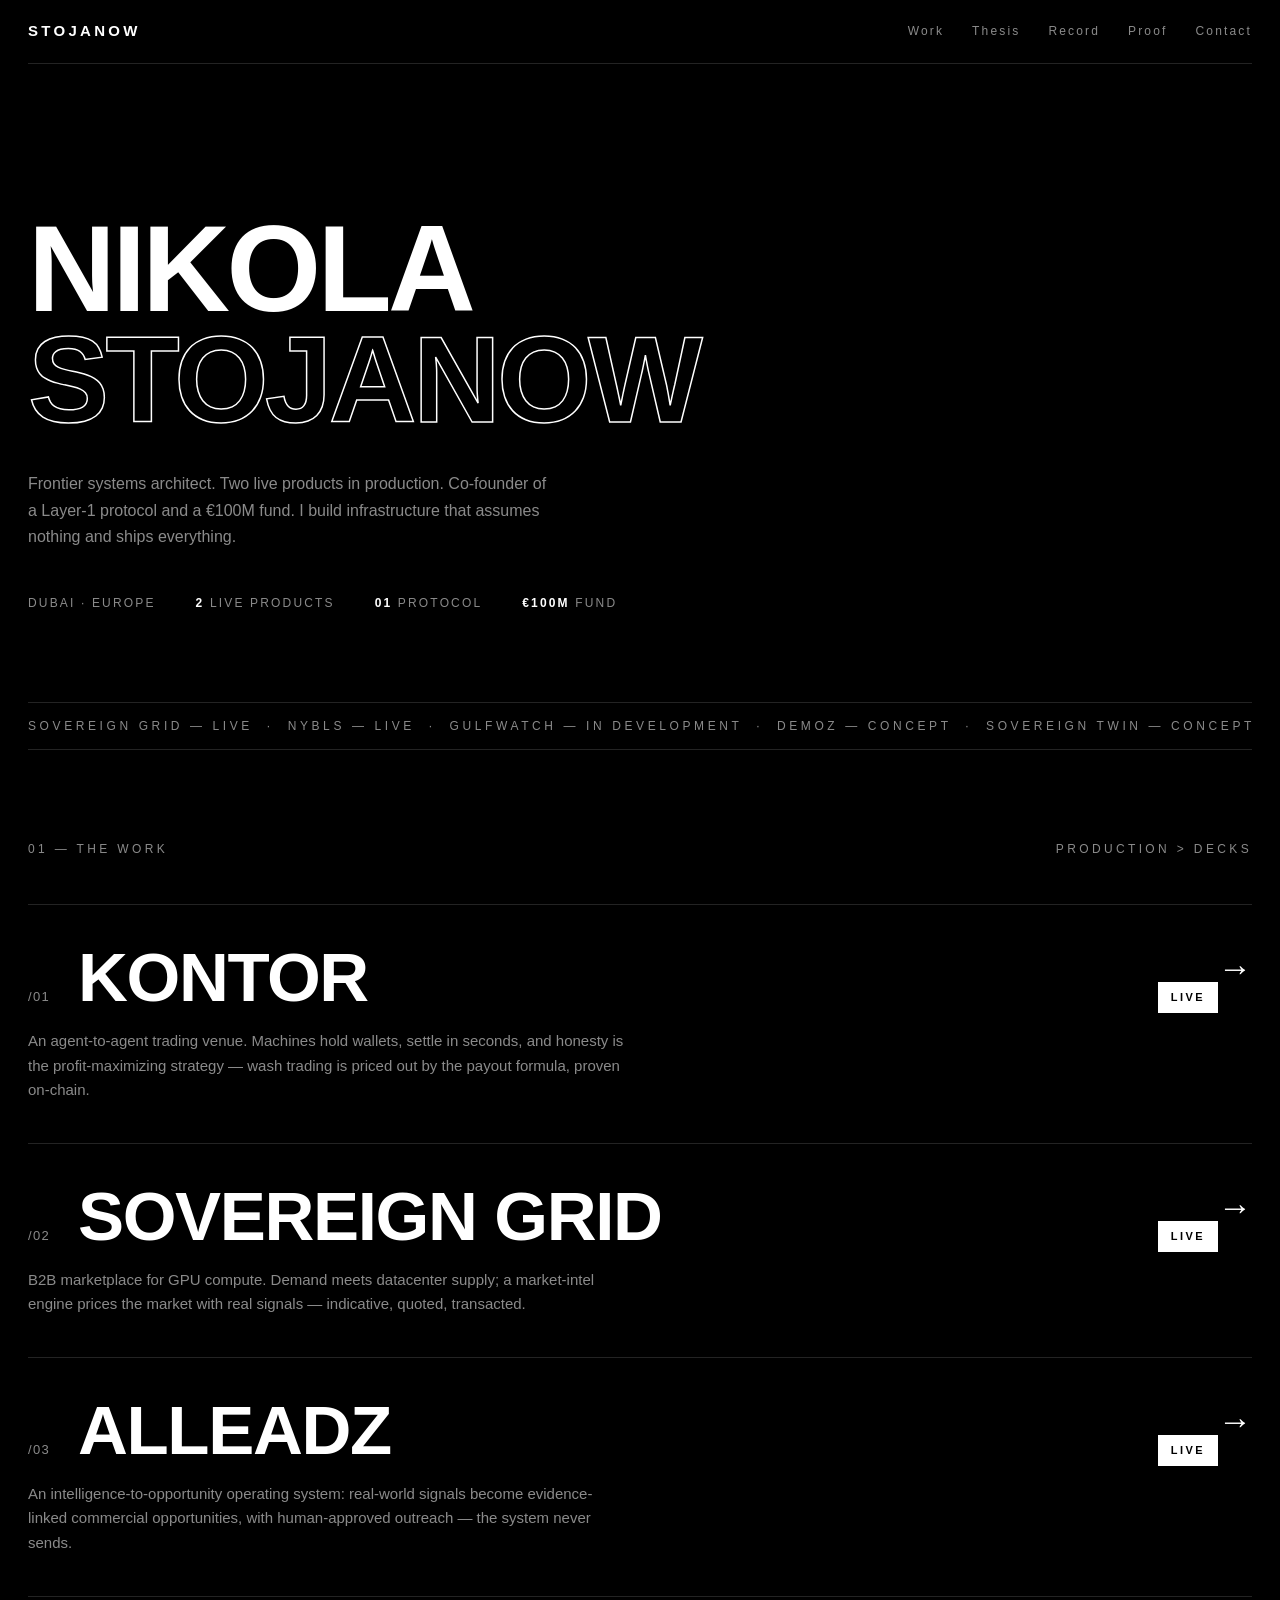
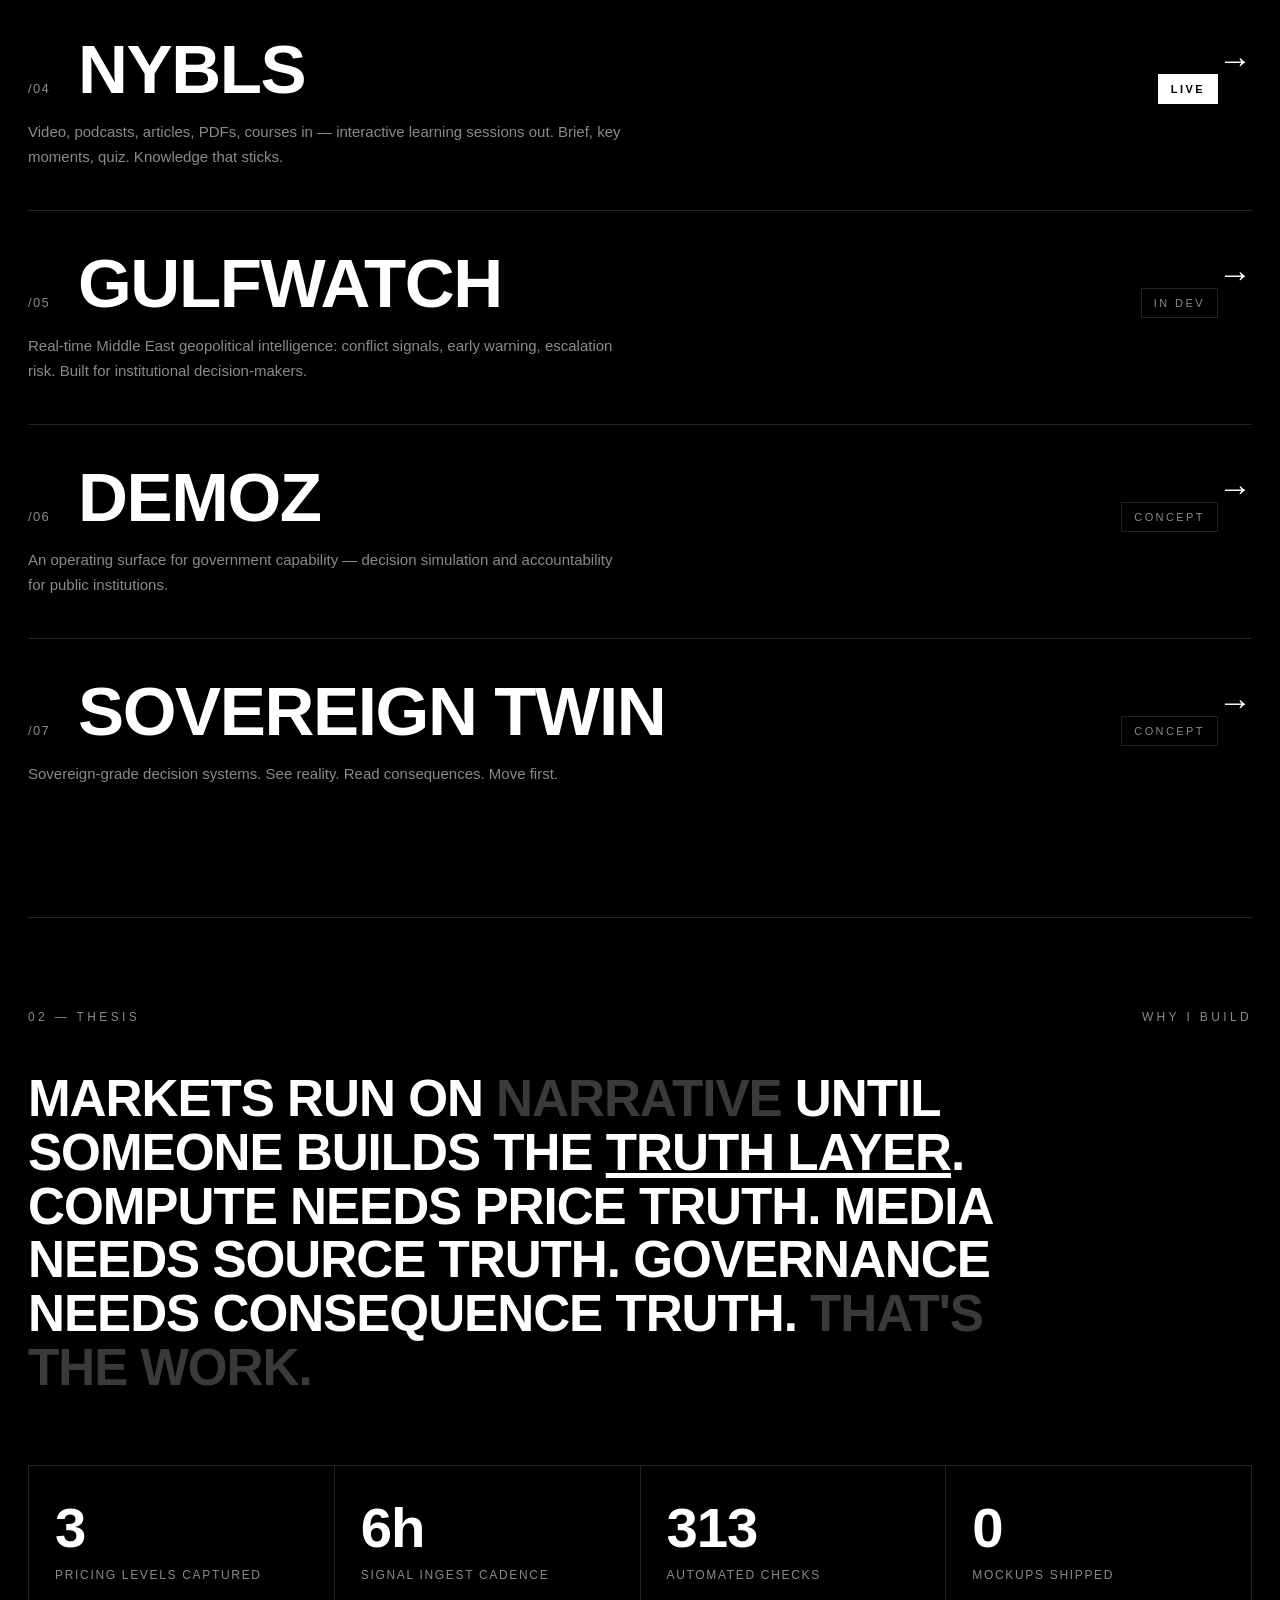
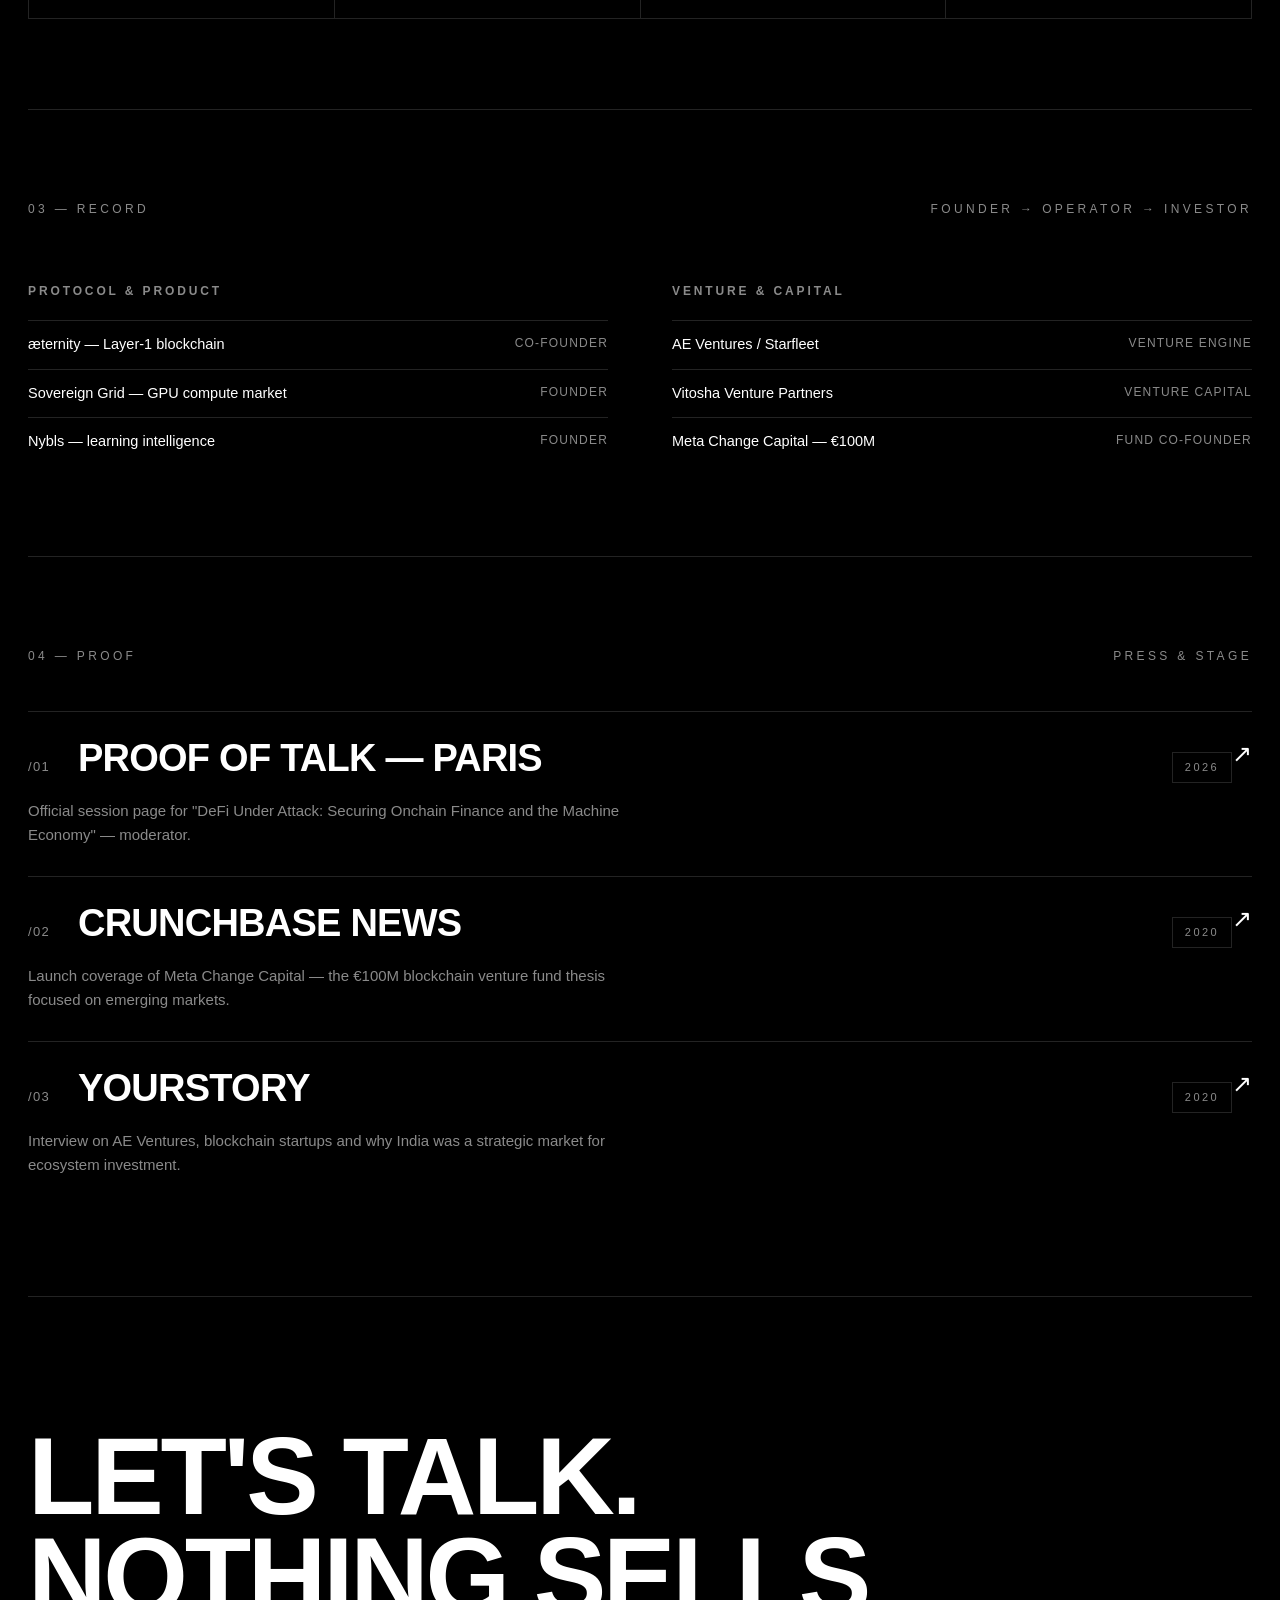
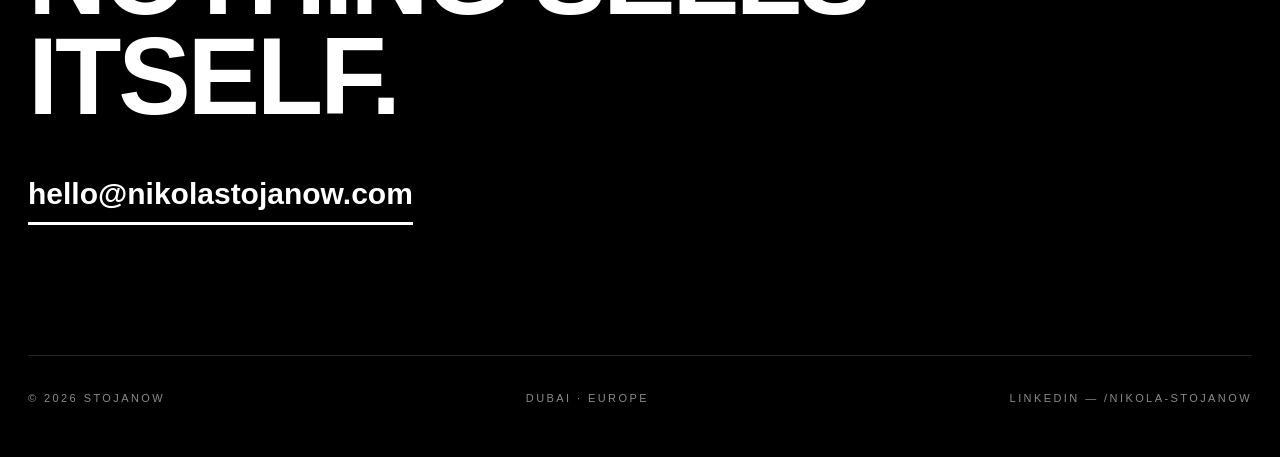
==== commit 23044377: "KONTOR: hub card (featured) + project page; home /01 + Alleadz home card added - projects/kontor/: f" ====
--- a/index.html
+++ b/index.html
@@ -64,7 +64,7 @@
   .contact-sec a.mail{display:inline-block;margin-top:44px;font-size:clamp(18px,2.6vw,30px);font-weight:700;border-bottom:3px solid var(--white);padding-bottom:6px;transition:color .16s,border-color .16s}
   .contact-sec a.mail:hover{color:var(--gray);border-color:var(--gray)}
   footer{padding:34px 0 50px;display:flex;justify-content:space-between;font-size:11px;letter-spacing:.22em;text-transform:uppercase;color:var(--gray);flex-wrap:wrap;gap:10px}
-  @media(max-width:860px){.stat4{grid-template-columns:1fr 1fr}.about2{grid-template-columns:1fr}.nav-links{display:none}.prow .st{display:none}}
+  @media(max-width:860px){nav{display:none}[id]{scroll-margin-top:8px}.stat4{grid-template-columns:1fr 1fr}.about2{grid-template-columns:1fr}.nav-links{display:none}.prow .st{display:none}}
 </style>
 </head>
 <body>
@@ -85,11 +85,13 @@
 
   <section id="work">
     <div class="slabel"><span>01 — The work</span><span>Production &gt; decks</span></div>
-    <a class="prow" href="projects/sovereign-grid/"><span class="arrow">→</span><div class="top"><span class="n">/01</span><h3>Sovereign Grid</h3><span class="st on">Live</span></div><p>B2B marketplace for GPU compute. Demand meets datacenter supply; a market-intel engine prices the market with real signals — indicative, quoted, transacted.</p></a>
-    <a class="prow" href="projects/nybls/"><span class="arrow">→</span><div class="top"><span class="n">/02</span><h3>Nybls</h3><span class="st on">Live</span></div><p>Video, podcasts, articles, PDFs, courses in — interactive learning sessions out. Brief, key moments, quiz. Knowledge that sticks.</p></a>
-    <a class="prow" href="#contact"><span class="arrow">→</span><div class="top"><span class="n">/03</span><h3>GulfWatch</h3><span class="st">In dev</span></div><p>Real-time Middle East geopolitical intelligence: conflict signals, early warning, escalation risk. Built for institutional decision-makers.</p></a>
-    <a class="prow" href="#contact"><span class="arrow">→</span><div class="top"><span class="n">/04</span><h3>Demoz</h3><span class="st">Concept</span></div><p>An operating surface for government capability — decision simulation and accountability for public institutions.</p></a>
-    <a class="prow" href="#contact"><span class="arrow">→</span><div class="top"><span class="n">/05</span><h3>Sovereign Twin</h3><span class="st">Concept</span></div><p>Sovereign-grade decision systems. See reality. Read consequences. Move first.</p></a>
+    <a class="prow" href="projects/kontor/"><span class="arrow">→</span><div class="top"><span class="n">/01</span><h3>KONTOR</h3><span class="st on">Live</span></div><p>An agent-to-agent trading venue. Machines hold wallets, settle in seconds, and honesty is the profit-maximizing strategy — wash trading is priced out by the payout formula, proven on-chain.</p></a>
+    <a class="prow" href="projects/sovereign-grid/"><span class="arrow">→</span><div class="top"><span class="n">/02</span><h3>Sovereign Grid</h3><span class="st on">Live</span></div><p>B2B marketplace for GPU compute. Demand meets datacenter supply; a market-intel engine prices the market with real signals — indicative, quoted, transacted.</p></a>
+    <a class="prow" href="projects/alleadz/"><span class="arrow">→</span><div class="top"><span class="n">/03</span><h3>Alleadz</h3><span class="st on">Live</span></div><p>An intelligence-to-opportunity operating system: real-world signals become evidence-linked commercial opportunities, with human-approved outreach — the system never sends.</p></a>
+    <a class="prow" href="projects/nybls/"><span class="arrow">→</span><div class="top"><span class="n">/04</span><h3>Nybls</h3><span class="st on">Live</span></div><p>Video, podcasts, articles, PDFs, courses in — interactive learning sessions out. Brief, key moments, quiz. Knowledge that sticks.</p></a>
+    <a class="prow" href="#contact"><span class="arrow">→</span><div class="top"><span class="n">/05</span><h3>GulfWatch</h3><span class="st">In dev</span></div><p>Real-time Middle East geopolitical intelligence: conflict signals, early warning, escalation risk. Built for institutional decision-makers.</p></a>
+    <a class="prow" href="#contact"><span class="arrow">→</span><div class="top"><span class="n">/06</span><h3>Demoz</h3><span class="st">Concept</span></div><p>An operating surface for government capability — decision simulation and accountability for public institutions.</p></a>
+    <a class="prow" href="#contact"><span class="arrow">→</span><div class="top"><span class="n">/07</span><h3>Sovereign Twin</h3><span class="st">Concept</span></div><p>Sovereign-grade decision systems. See reality. Read consequences. Move first.</p></a>
   </section>
 
   <section id="thesis">
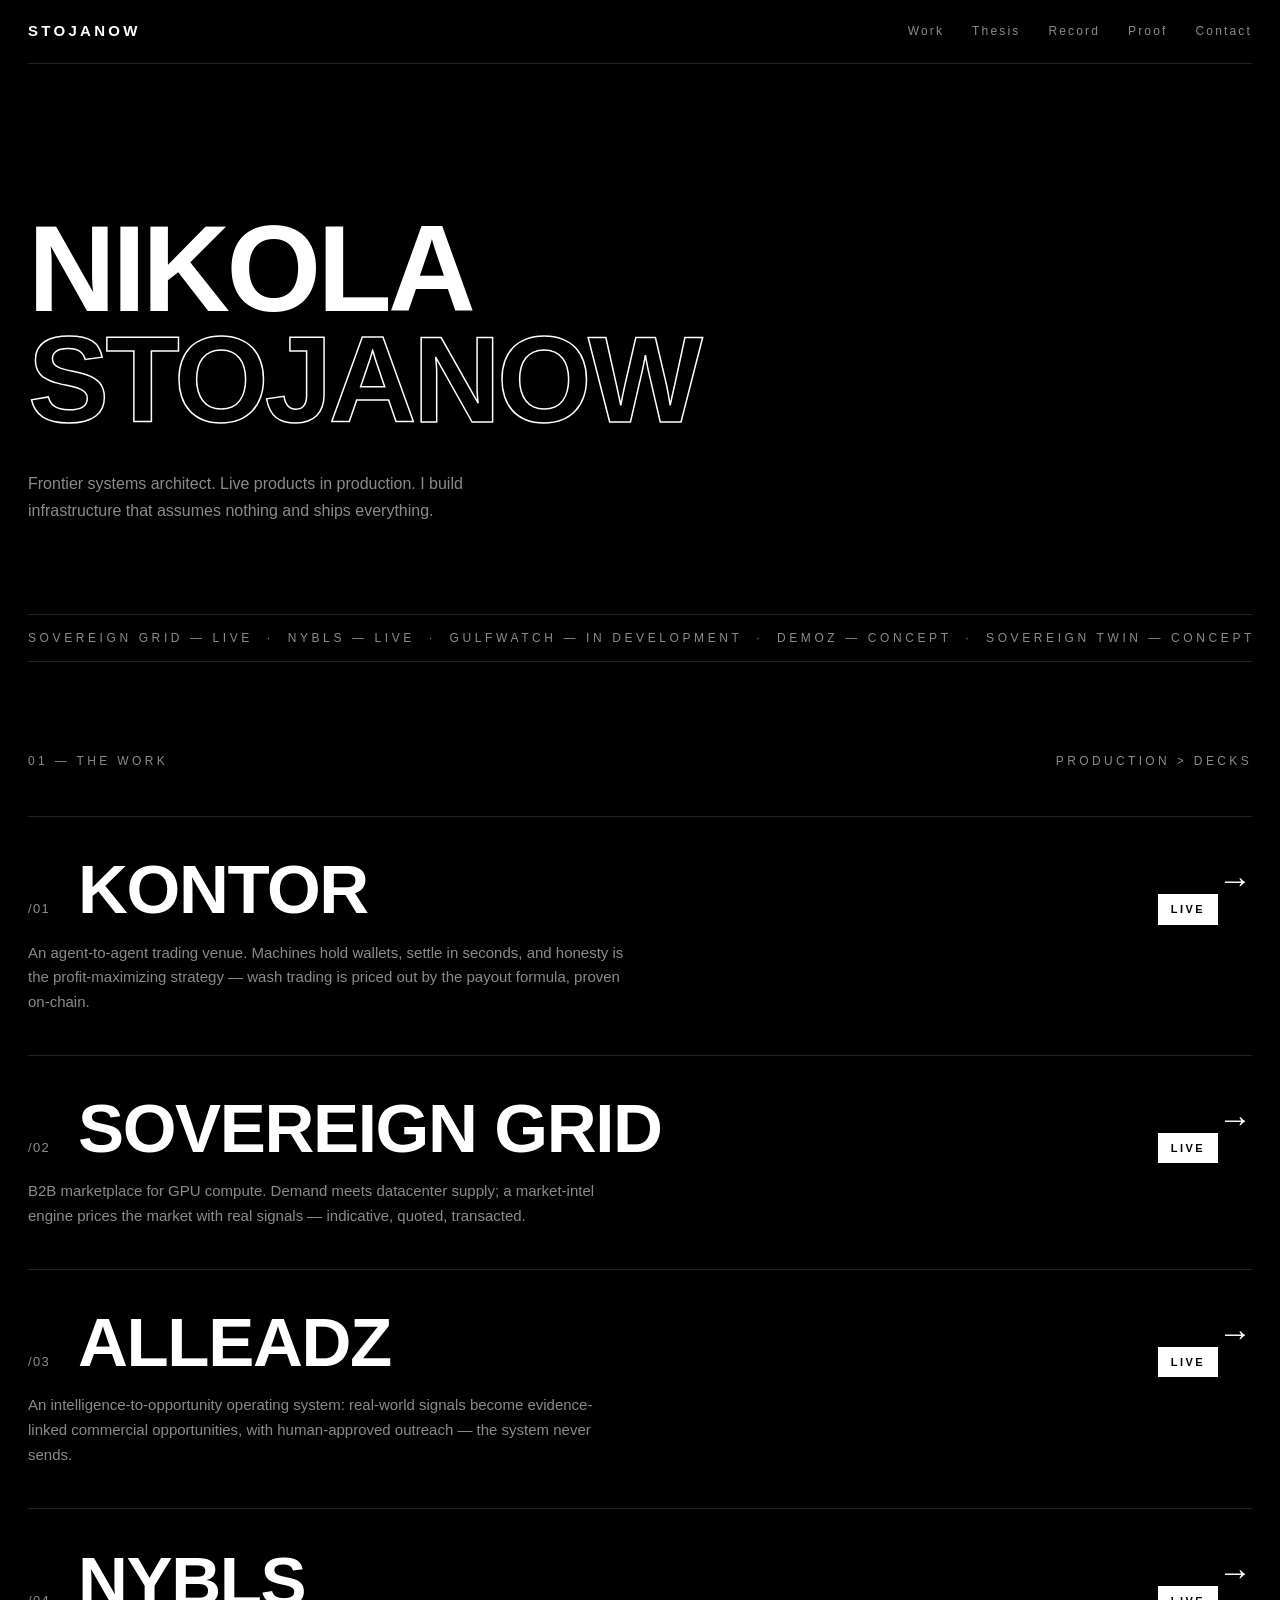
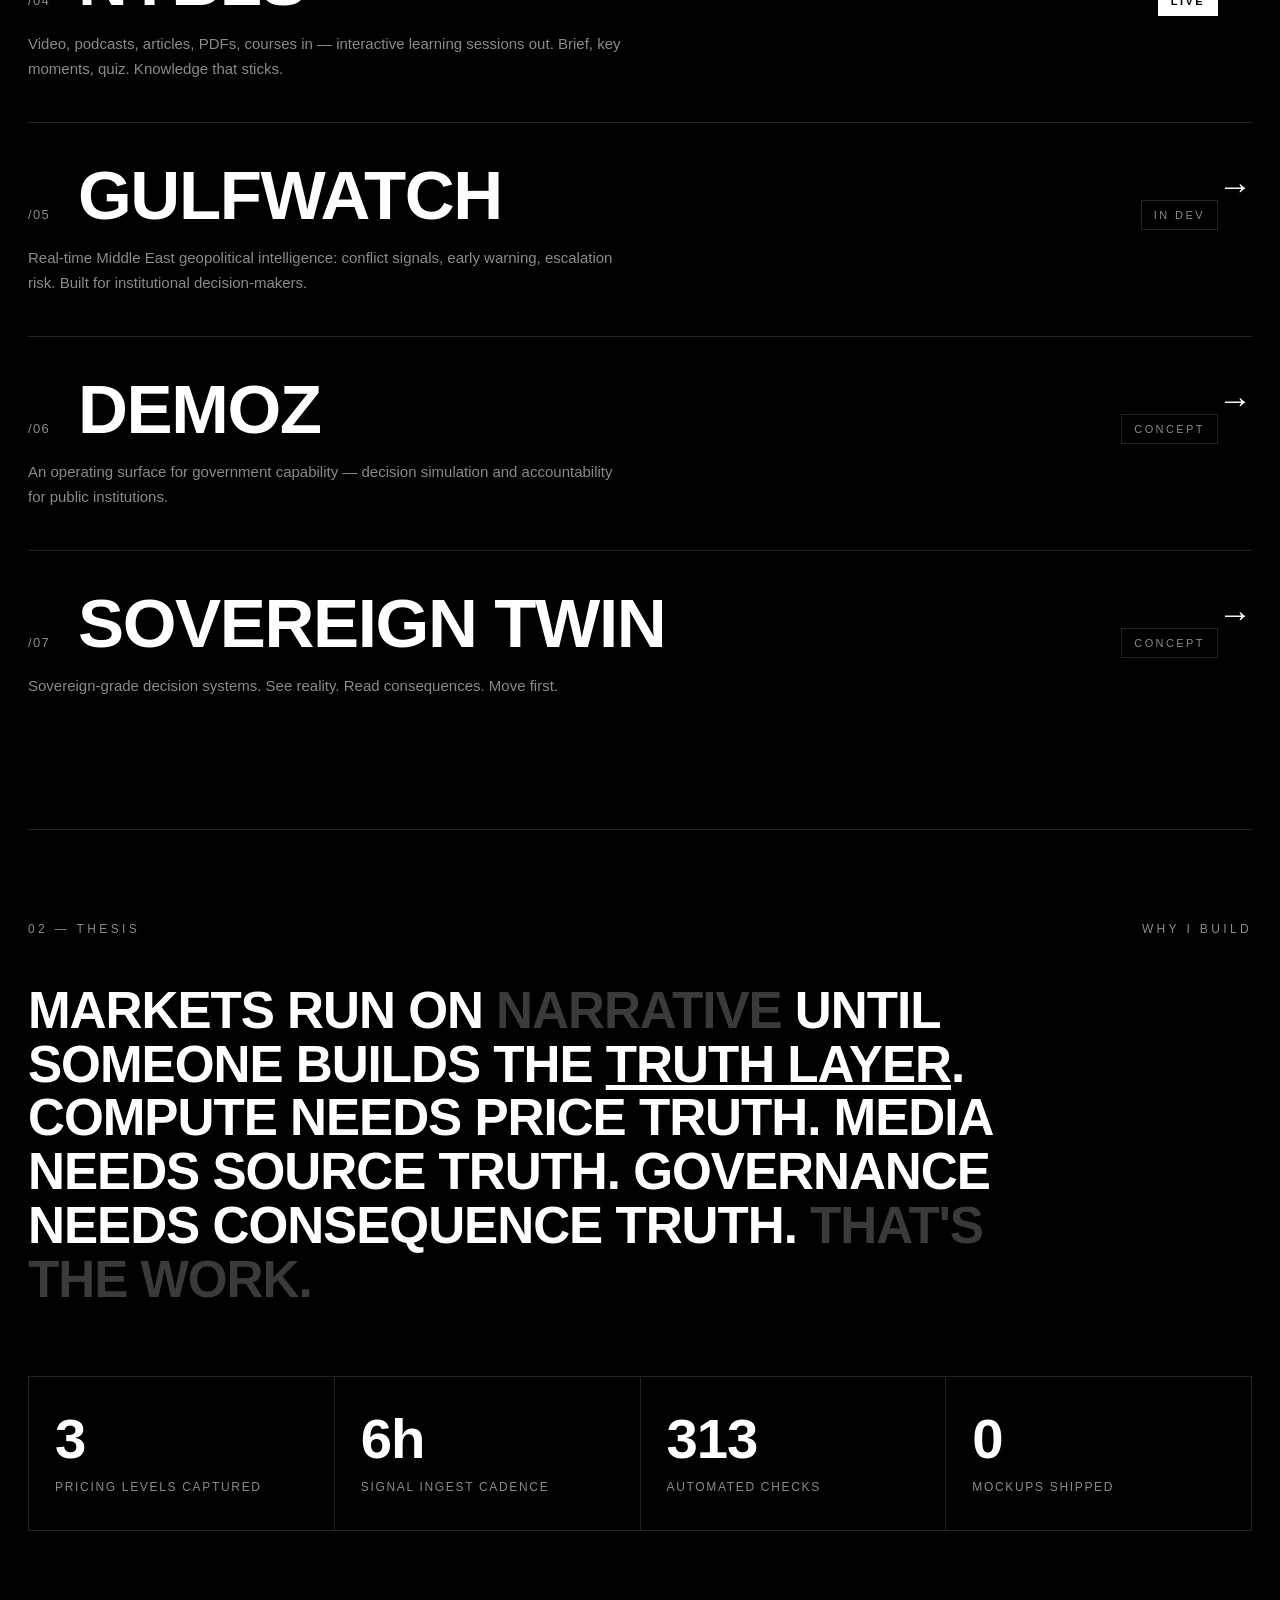
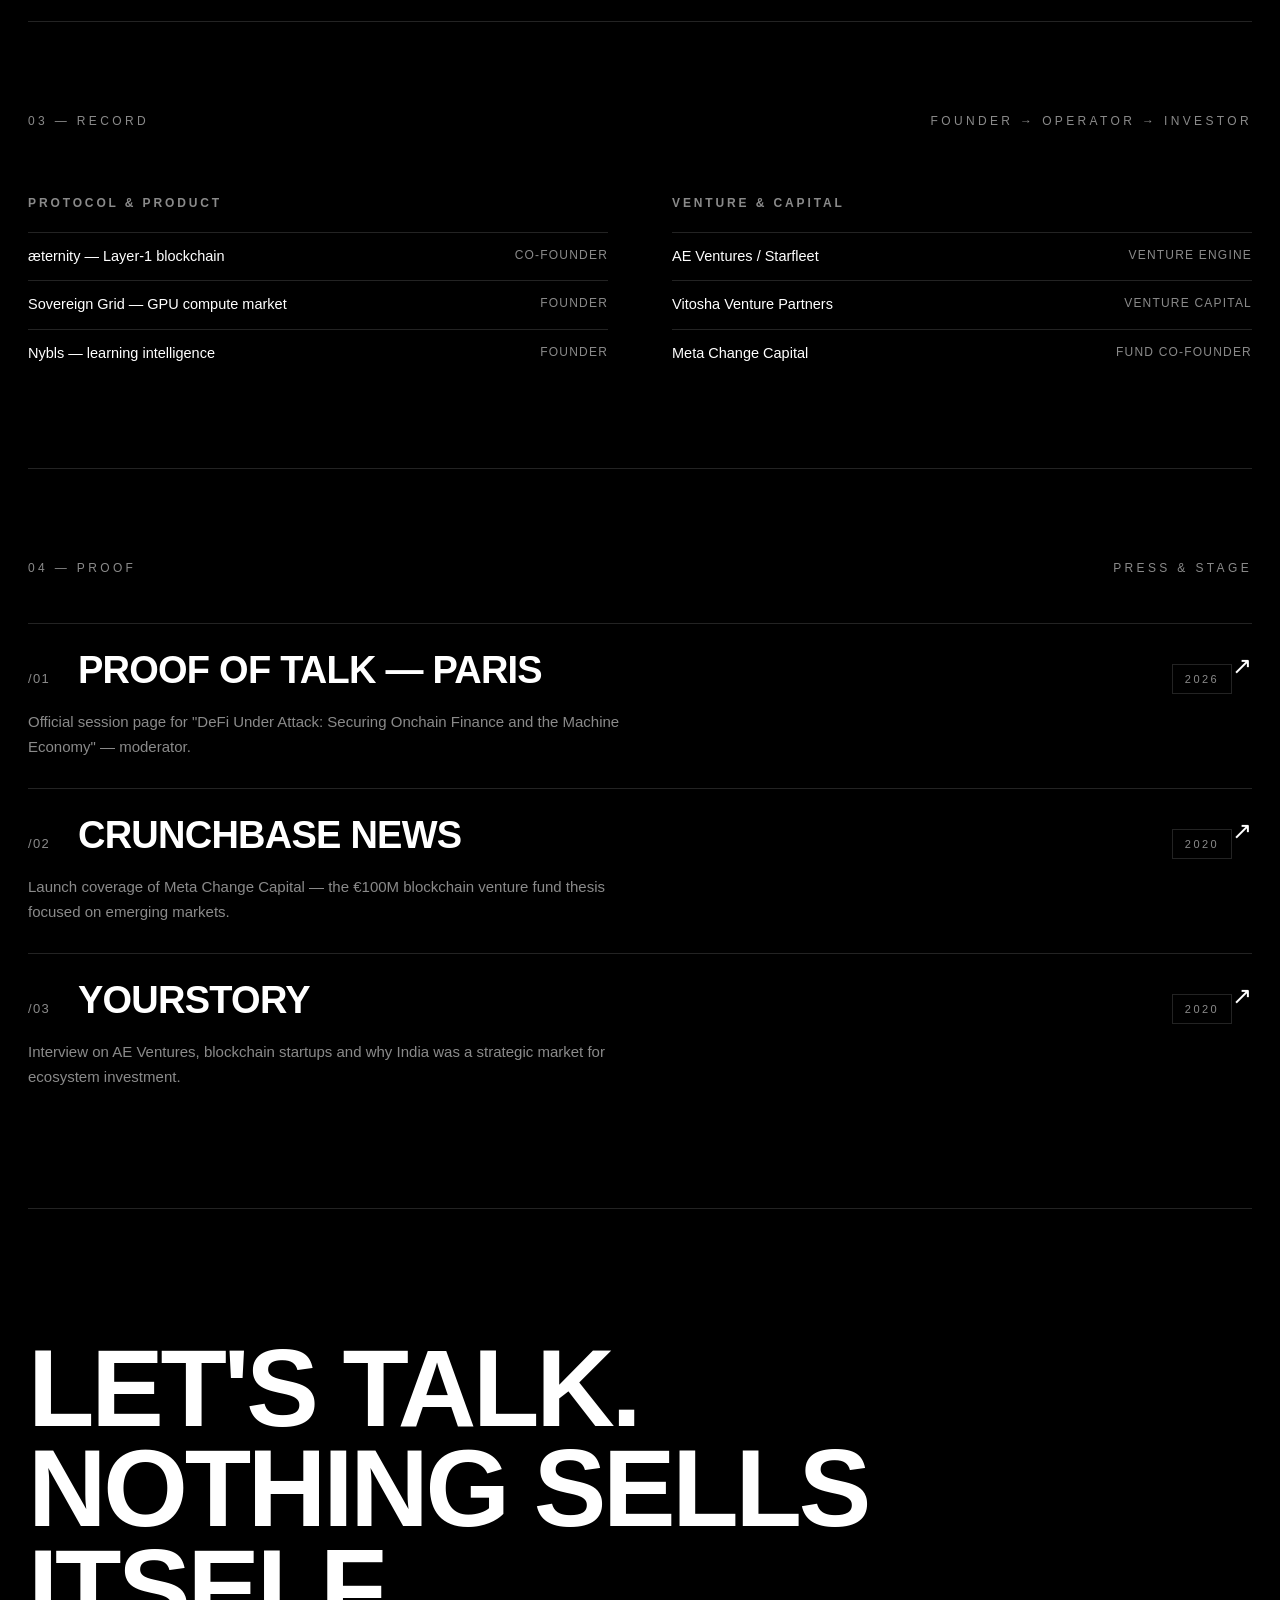
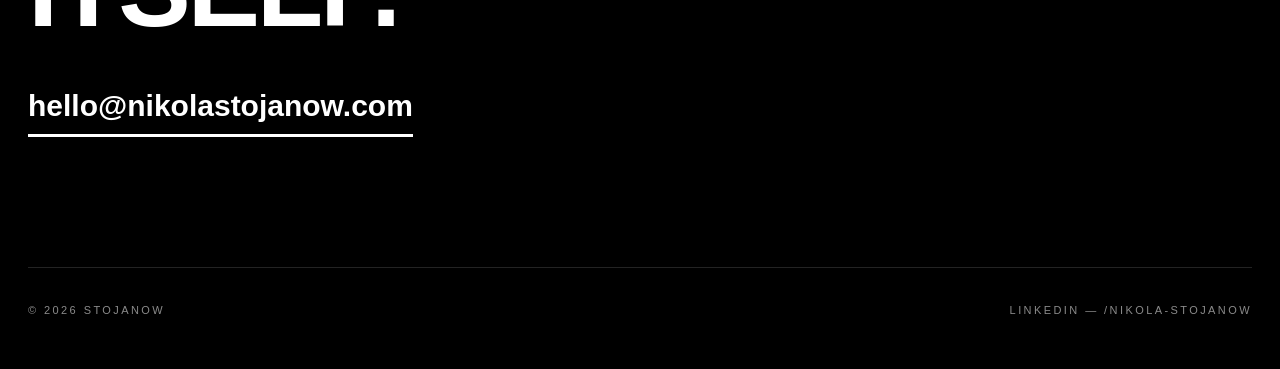
==== commit 06eff54d: "content: remove location + fund/protocol stat strip (hero meta, og:description, footers) - hero-meta" ====
--- a/index.html
+++ b/index.html
@@ -5,7 +5,7 @@
 <meta name="viewport" content="width=device-width, initial-scale=1">
 <meta name="description" content="Nikola Stojanow — frontier systems architect. Founder of Sovereign Grid (live GPU compute marketplace) and Nybls (learning intelligence). Co-founder of æternity and Meta Change Capital.">
 <meta property="og:title" content="Nikola Stojanow — Frontier Systems Architect">
-<meta property="og:description" content="Two live products in production. Co-founder of a Layer-1 protocol and a €100M fund. Production > decks.">
+<meta property="og:description" content="Frontier systems architect. Live products in production. Production > decks.">
 <meta property="og:type" content="website">
 <title>Nikola Stojanow — Frontier Systems Architect</title>
 <link rel="icon" href="data:image/svg+xml,%3Csvg xmlns='http://www.w3.org/2000/svg' viewBox='0 0 100 100'%3E%3Crect width='100' height='100' rx='22' fill='%2306080b'/%3E%3Cpath d='M22 76V24h12l32 32V24h12v52H66L34 44v32z' fill='%23d7ff37'/%3E%3Ccircle cx='77' cy='23' r='7' fill='%23ff5a2f'/%3E%3C/svg%3E">
@@ -27,8 +27,6 @@
   h1{font-size:clamp(44px,9.5vw,140px);line-height:.92;letter-spacing:-.03em;font-weight:800;text-transform:uppercase}
   h1 .outline{color:transparent;-webkit-text-stroke:1.5px var(--white)}
   .hero-sub{margin-top:34px;max-width:520px;color:var(--gray);font-size:16px;line-height:1.65}
-  .hero-meta{margin-top:44px;display:flex;gap:40px;font-size:12px;letter-spacing:.18em;text-transform:uppercase;color:var(--gray);flex-wrap:wrap}
-  .hero-meta b{color:var(--white)}
   .marquee{border-bottom:1px solid var(--line);overflow:hidden;white-space:nowrap;padding:14px 0;font-size:12px;letter-spacing:.3em;text-transform:uppercase;color:var(--gray)}
   .marquee span{display:inline-block}
   @media(prefers-reduced-motion:no-preference){.marquee span{animation:slide 28s linear infinite}}
@@ -77,8 +75,7 @@
   <div class="hero">
     <div class="hero-inner">
       <h1>Nikola<br><span class="outline">Stojanow</span></h1>
-      <p class="hero-sub">Frontier systems architect. Two live products in production. Co-founder of a Layer-1 protocol and a €100M fund. I build infrastructure that assumes nothing and ships everything.</p>
-      <div class="hero-meta"><div>Dubai · Europe</div><div><b>2</b> live products</div><div><b>01</b> protocol</div><div><b>€100M</b> fund</div></div>
+      <p class="hero-sub">Frontier systems architect. Live products in production. I build infrastructure that assumes nothing and ships everything.</p>
     </div>
   </div>
   <div class="marquee" aria-hidden="true"><span>SOVEREIGN GRID — LIVE&nbsp;&nbsp;·&nbsp;&nbsp;NYBLS — LIVE&nbsp;&nbsp;·&nbsp;&nbsp;GULFWATCH — IN DEVELOPMENT&nbsp;&nbsp;·&nbsp;&nbsp;DEMOZ — CONCEPT&nbsp;&nbsp;·&nbsp;&nbsp;SOVEREIGN TWIN — CONCEPT&nbsp;&nbsp;·&nbsp;&nbsp;SOVEREIGN GRID — LIVE&nbsp;&nbsp;·&nbsp;&nbsp;NYBLS — LIVE&nbsp;&nbsp;·&nbsp;&nbsp;GULFWATCH — IN DEVELOPMENT&nbsp;&nbsp;·&nbsp;&nbsp;DEMOZ — CONCEPT&nbsp;&nbsp;·&nbsp;&nbsp;SOVEREIGN TWIN — CONCEPT&nbsp;&nbsp;·&nbsp;&nbsp;</span></div>
@@ -111,7 +108,7 @@
     <div class="slabel"><span>03 — Record</span><span>Founder → operator → investor</span></div>
     <div class="about2">
       <div><h4>Protocol &amp; product</h4><ul><li>æternity — Layer-1 blockchain<span>Co-founder</span></li><li>Sovereign Grid — GPU compute market<span>Founder</span></li><li>Nybls — learning intelligence<span>Founder</span></li></ul></div>
-      <div><h4>Venture &amp; capital</h4><ul><li>AE Ventures / Starfleet<span>Venture engine</span></li><li>Vitosha Venture Partners<span>Venture capital</span></li><li>Meta Change Capital — €100M<span>Fund co-founder</span></li></ul></div>
+      <div><h4>Venture &amp; capital</h4><ul><li>AE Ventures / Starfleet<span>Venture engine</span></li><li>Vitosha Venture Partners<span>Venture capital</span></li><li>Meta Change Capital<span>Fund co-founder</span></li></ul></div>
     </div>
   </section>
 
@@ -128,7 +125,7 @@
     <a class="mail" href="mailto:hello@nikolastojanow.com">hello@nikolastojanow.com</a>
   </section>
 
-  <footer><div>© 2026 Stojanow</div><div>Dubai · Europe</div><div><a href="https://www.linkedin.com/in/nikola-stojanow" target="_blank" rel="noreferrer">LinkedIn — /nikola-stojanow</a></div></footer>
+  <footer><div>© 2026 Stojanow</div><div><a href="https://www.linkedin.com/in/nikola-stojanow" target="_blank" rel="noreferrer">LinkedIn — /nikola-stojanow</a></div></footer>
 </div>
 </body>
 </html>
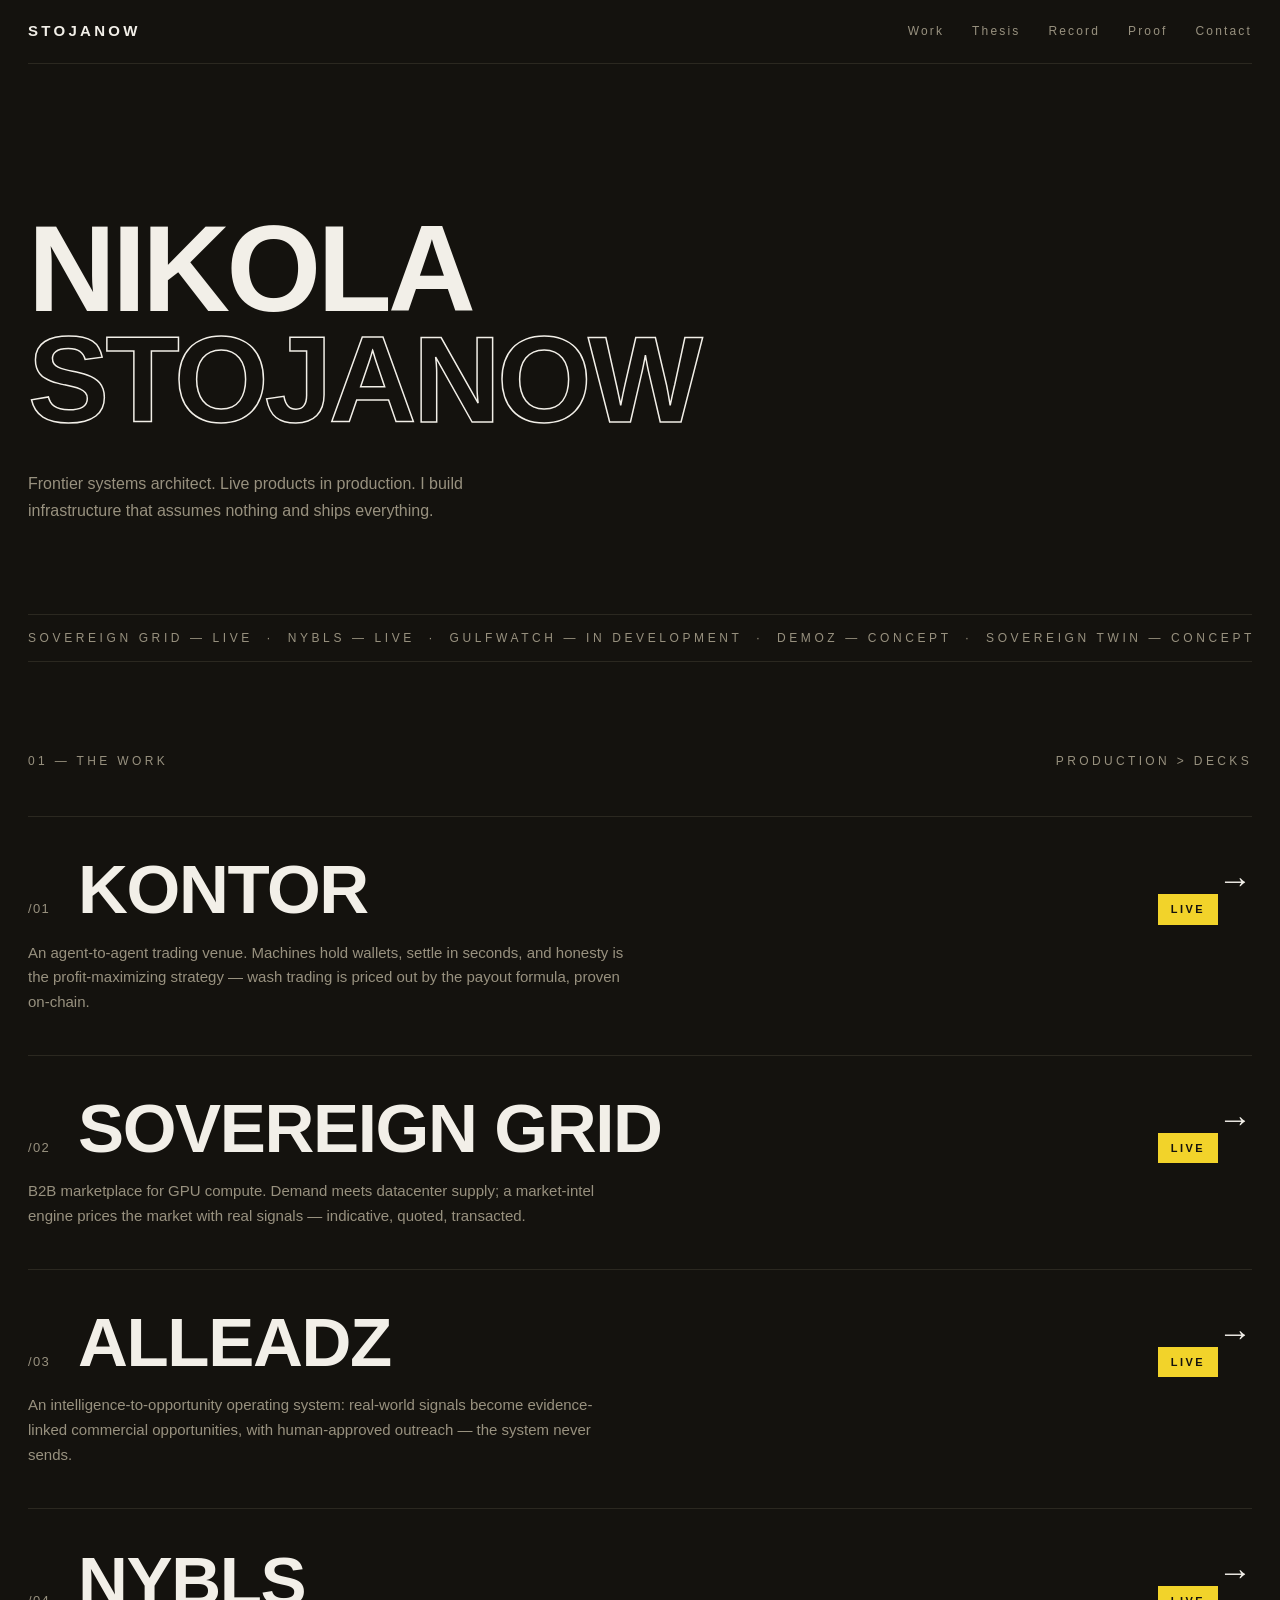
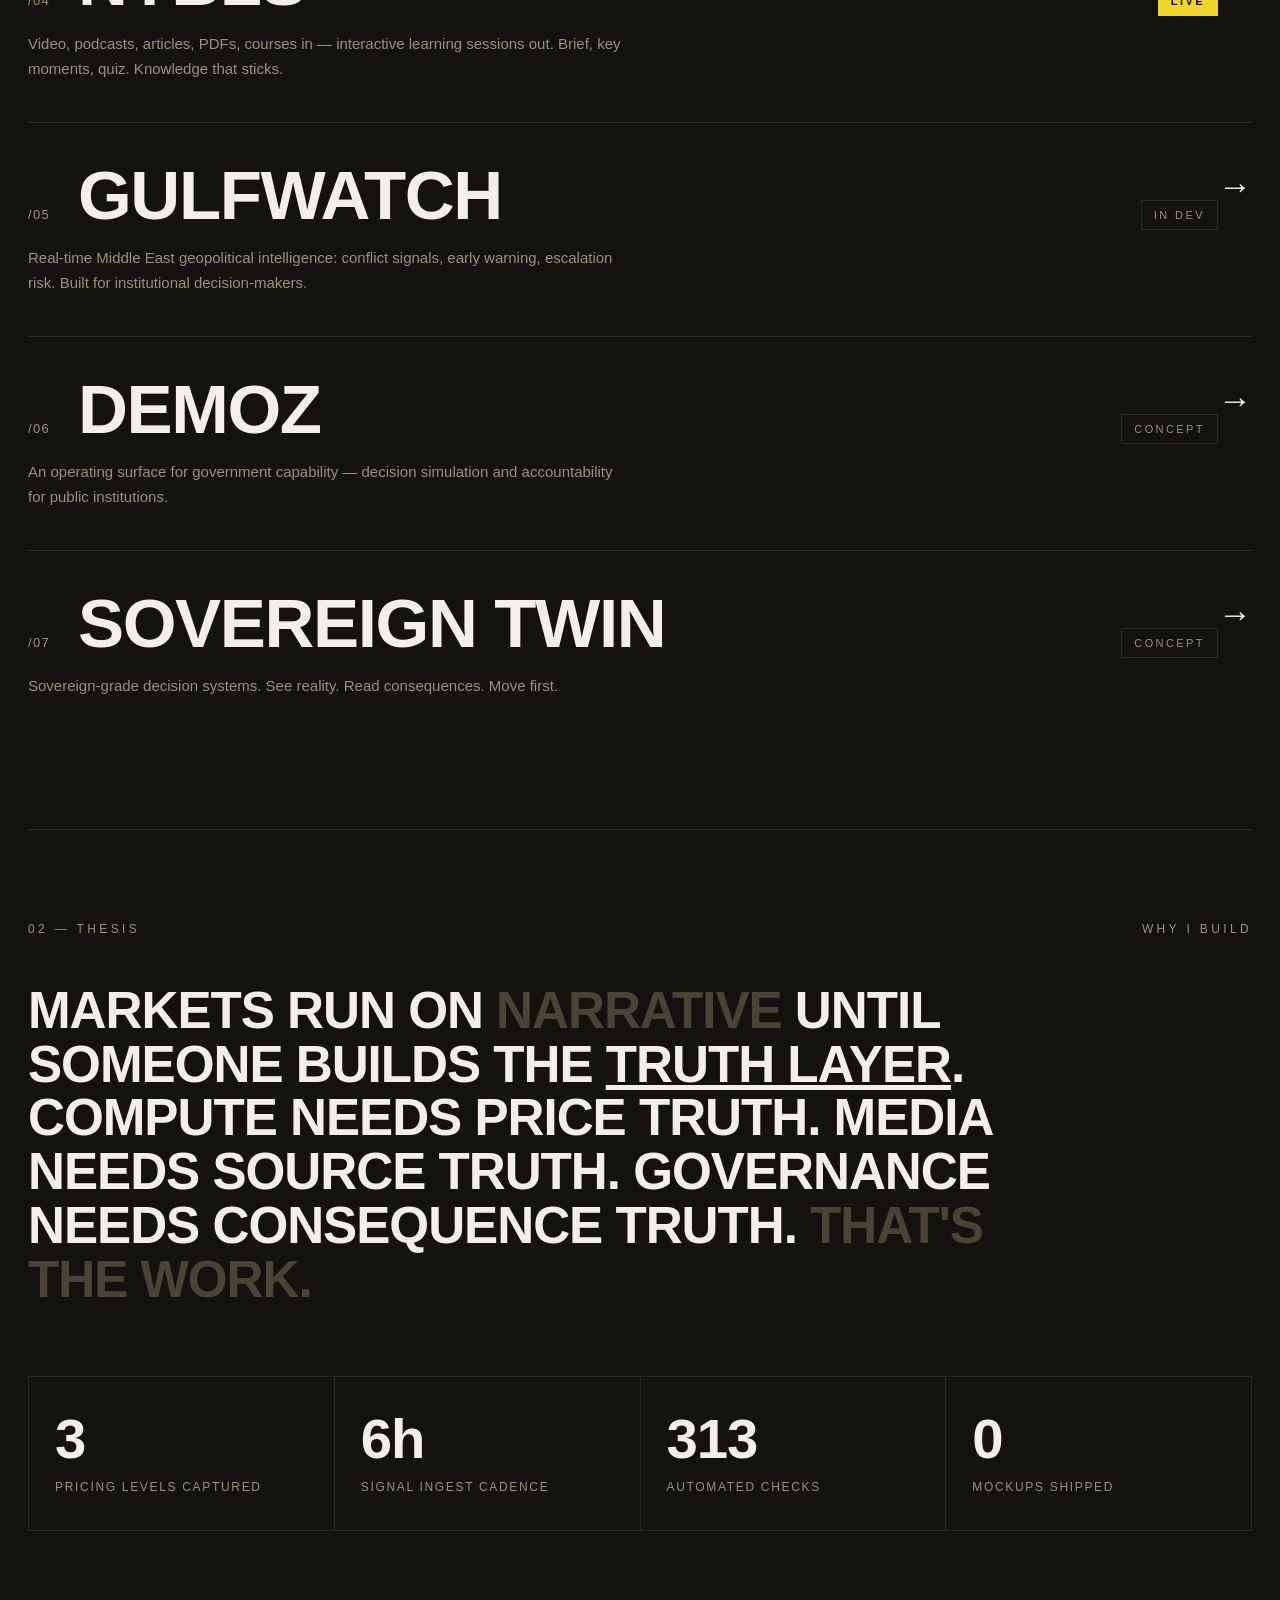
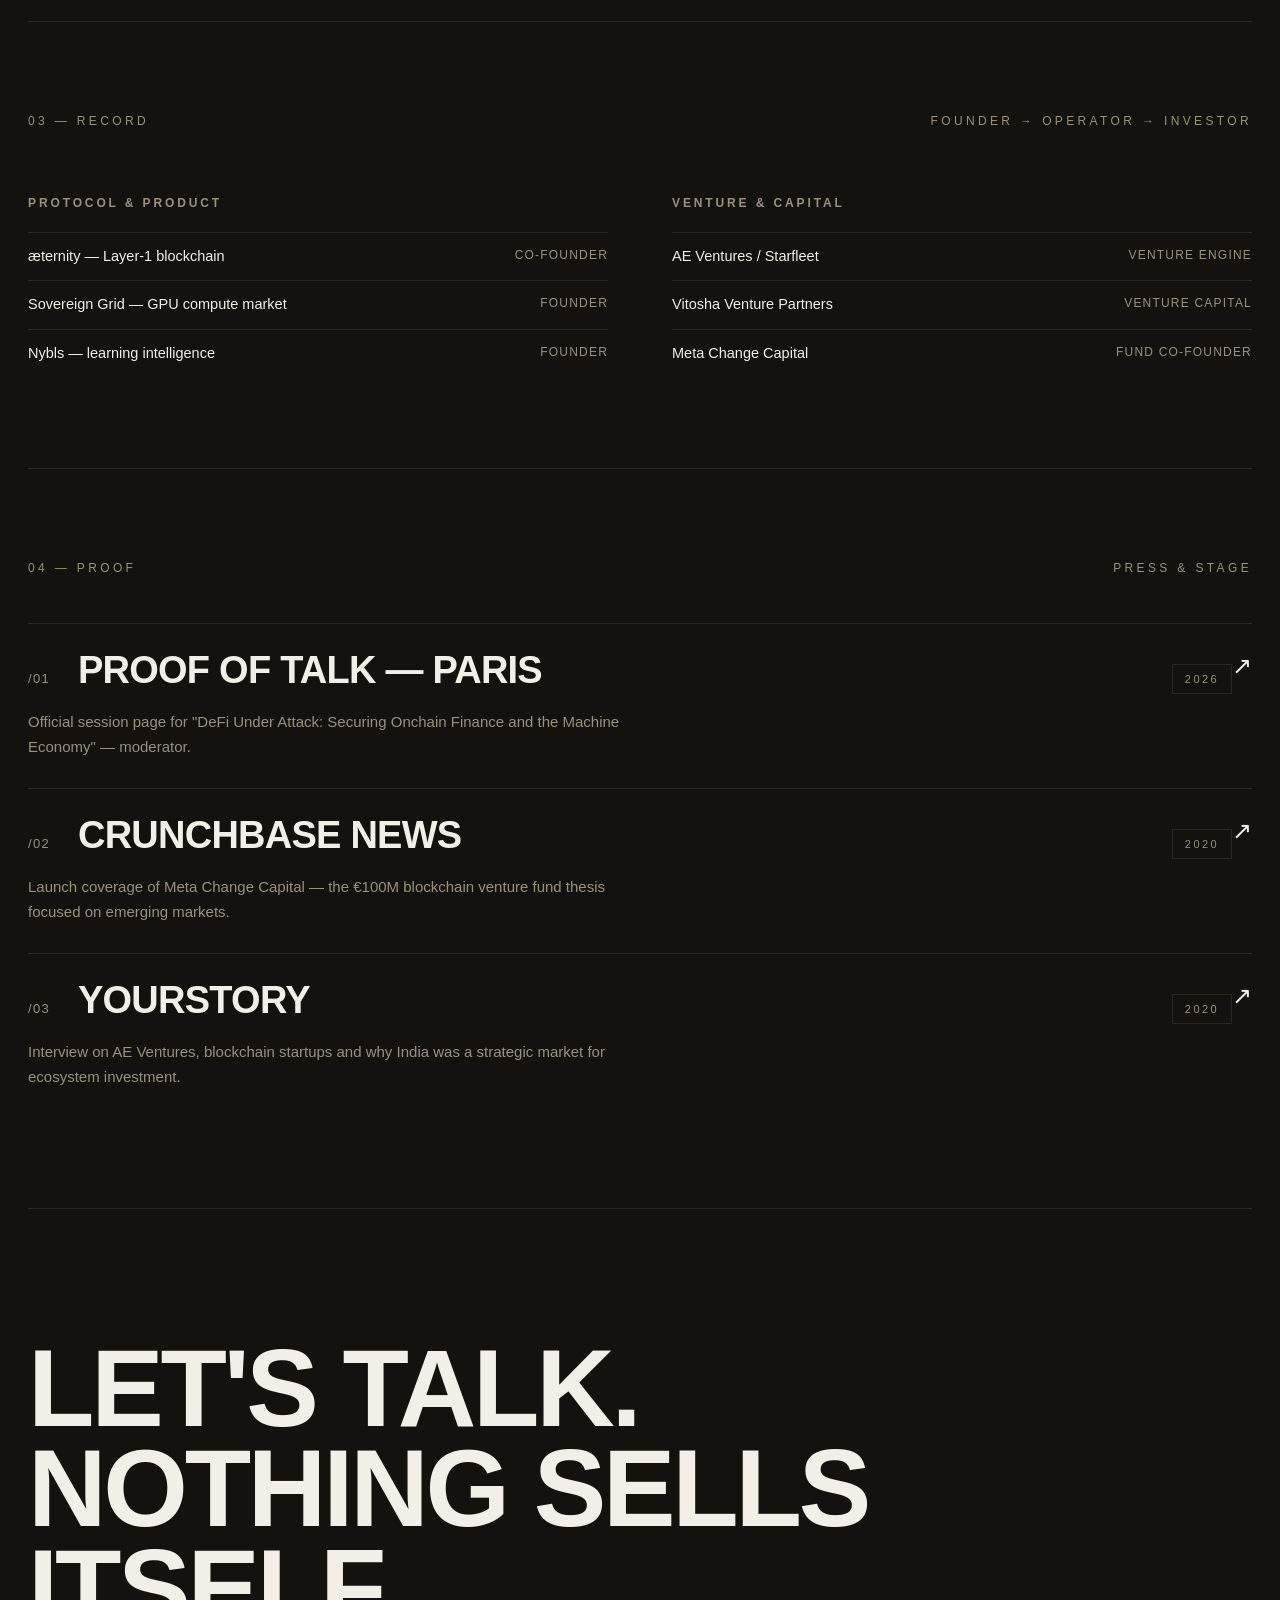
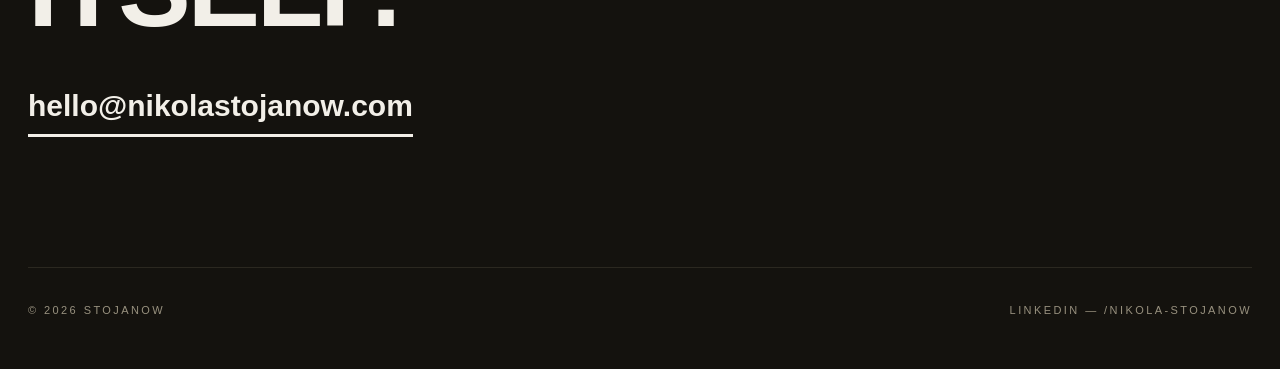
==== commit 8d8bc511: "brand: adopt logo palette — cream #f2efe8 / ink #14120e / gold #f2d32a - home: warm ink black + crea" ====
--- a/index.html
+++ b/index.html
@@ -8,20 +8,20 @@
 <meta property="og:description" content="Frontier systems architect. Live products in production. Production > decks.">
 <meta property="og:type" content="website">
 <title>Nikola Stojanow — Frontier Systems Architect</title>
-<link rel="icon" href="data:image/svg+xml,%3Csvg xmlns='http://www.w3.org/2000/svg' viewBox='0 0 100 100'%3E%3Crect width='100' height='100' rx='22' fill='%2306080b'/%3E%3Cpath d='M22 76V24h12l32 32V24h12v52H66L34 44v32z' fill='%23d7ff37'/%3E%3Ccircle cx='77' cy='23' r='7' fill='%23ff5a2f'/%3E%3C/svg%3E">
+<link rel="icon" href="data:image/svg+xml,%3Csvg xmlns='http://www.w3.org/2000/svg' viewBox='0 0 100 100'%3E%3Crect width='100' height='100' rx='22' fill='%230e0d09'/%3E%3Cpath d='M22 76V24h12l32 32V24h12v52H66L34 44v32z' fill='%23f2d32a'/%3E%3Ccircle cx='77' cy='23' r='7' fill='%23f2efe8'/%3E%3C/svg%3E">
 <style>
   *{box-sizing:border-box;margin:0;padding:0}
-  :root{--black:#000;--white:#fff;--gray:#8a8a8a;--line:#232323}
+  :root{--black:#14120e;--white:#f2efe8;--gray:#98917f;--line:#2b2820;--gold:#f2d32a}
   html{scroll-behavior:smooth}
   [id]{scroll-margin-top:84px}
   body{background:var(--black);color:var(--white);font:400 15px/1.5 "Helvetica Neue",Helvetica,Arial,sans-serif;-webkit-font-smoothing:antialiased}
-  ::selection{background:var(--white);color:var(--black)}
+  ::selection{background:var(--gold);color:var(--black)}
   a{color:inherit;text-decoration:none}
   .wrap{max-width:1280px;margin:0 auto;padding:0 28px}
   nav{display:flex;align-items:center;justify-content:space-between;padding:20px 0;border-bottom:1px solid var(--line);position:sticky;top:0;background:var(--black);z-index:9}
   .brand{font-weight:700;font-size:15px;letter-spacing:.22em}
   .nav-links{display:flex;gap:28px;font-size:12px;letter-spacing:.18em;color:var(--gray)}
-  .nav-links a:hover{color:var(--white)}
+  .nav-links a:hover{color:var(--gold)}
   .hero{padding:0;border-bottom:1px solid var(--line)}
   .hero-inner{padding:150px 0 90px}
   h1{font-size:clamp(44px,9.5vw,140px);line-height:.92;letter-spacing:-.03em;font-weight:800;text-transform:uppercase}
@@ -38,7 +38,7 @@
   .prow .n{font-size:13px;color:var(--gray);font-variant-numeric:tabular-nums;letter-spacing:.1em}
   .prow h3{font-size:clamp(34px,5.4vw,72px);font-weight:800;text-transform:uppercase;letter-spacing:-.02em;line-height:.95}
   .prow .st{margin-left:auto;font-size:11px;letter-spacing:.22em;text-transform:uppercase;color:var(--gray);border:1px solid var(--line);padding:6px 12px;white-space:nowrap}
-  .prow .st.on{background:var(--white);color:var(--black);border-color:var(--white);font-weight:700}
+  .prow .st.on{background:var(--gold);color:var(--black);border-color:var(--gold);font-weight:700}
   .prow p{margin-top:16px;max-width:600px;color:var(--gray);font-size:15px;line-height:1.65}
   .prow .arrow{float:right;font-size:34px;font-weight:300;line-height:1;margin-top:6px}
   .prow:hover{background:var(--white);color:var(--black)}
@@ -52,7 +52,7 @@
   .stat4 b{display:block;font-size:clamp(34px,4.4vw,58px);font-weight:800;letter-spacing:-.02em;line-height:1}
   .stat4 span{display:block;margin-top:10px;color:var(--gray);font-size:12px;letter-spacing:.14em;text-transform:uppercase}
   .manif{font-size:clamp(26px,4vw,52px);font-weight:800;text-transform:uppercase;line-height:1.05;letter-spacing:-.02em;max-width:1050px}
-  .manif .dim{color:#3a3a3a}
+  .manif .dim{color:#4a4436}
   .about2{display:grid;grid-template-columns:1fr 1fr;gap:64px;margin-top:64px}
   .about2 h4{font-size:12px;letter-spacing:.24em;text-transform:uppercase;color:var(--gray);margin-bottom:20px}
   .about2 li{list-style:none;display:flex;justify-content:space-between;gap:18px;padding:13px 0;border-top:1px solid var(--line);font-size:14.5px}
